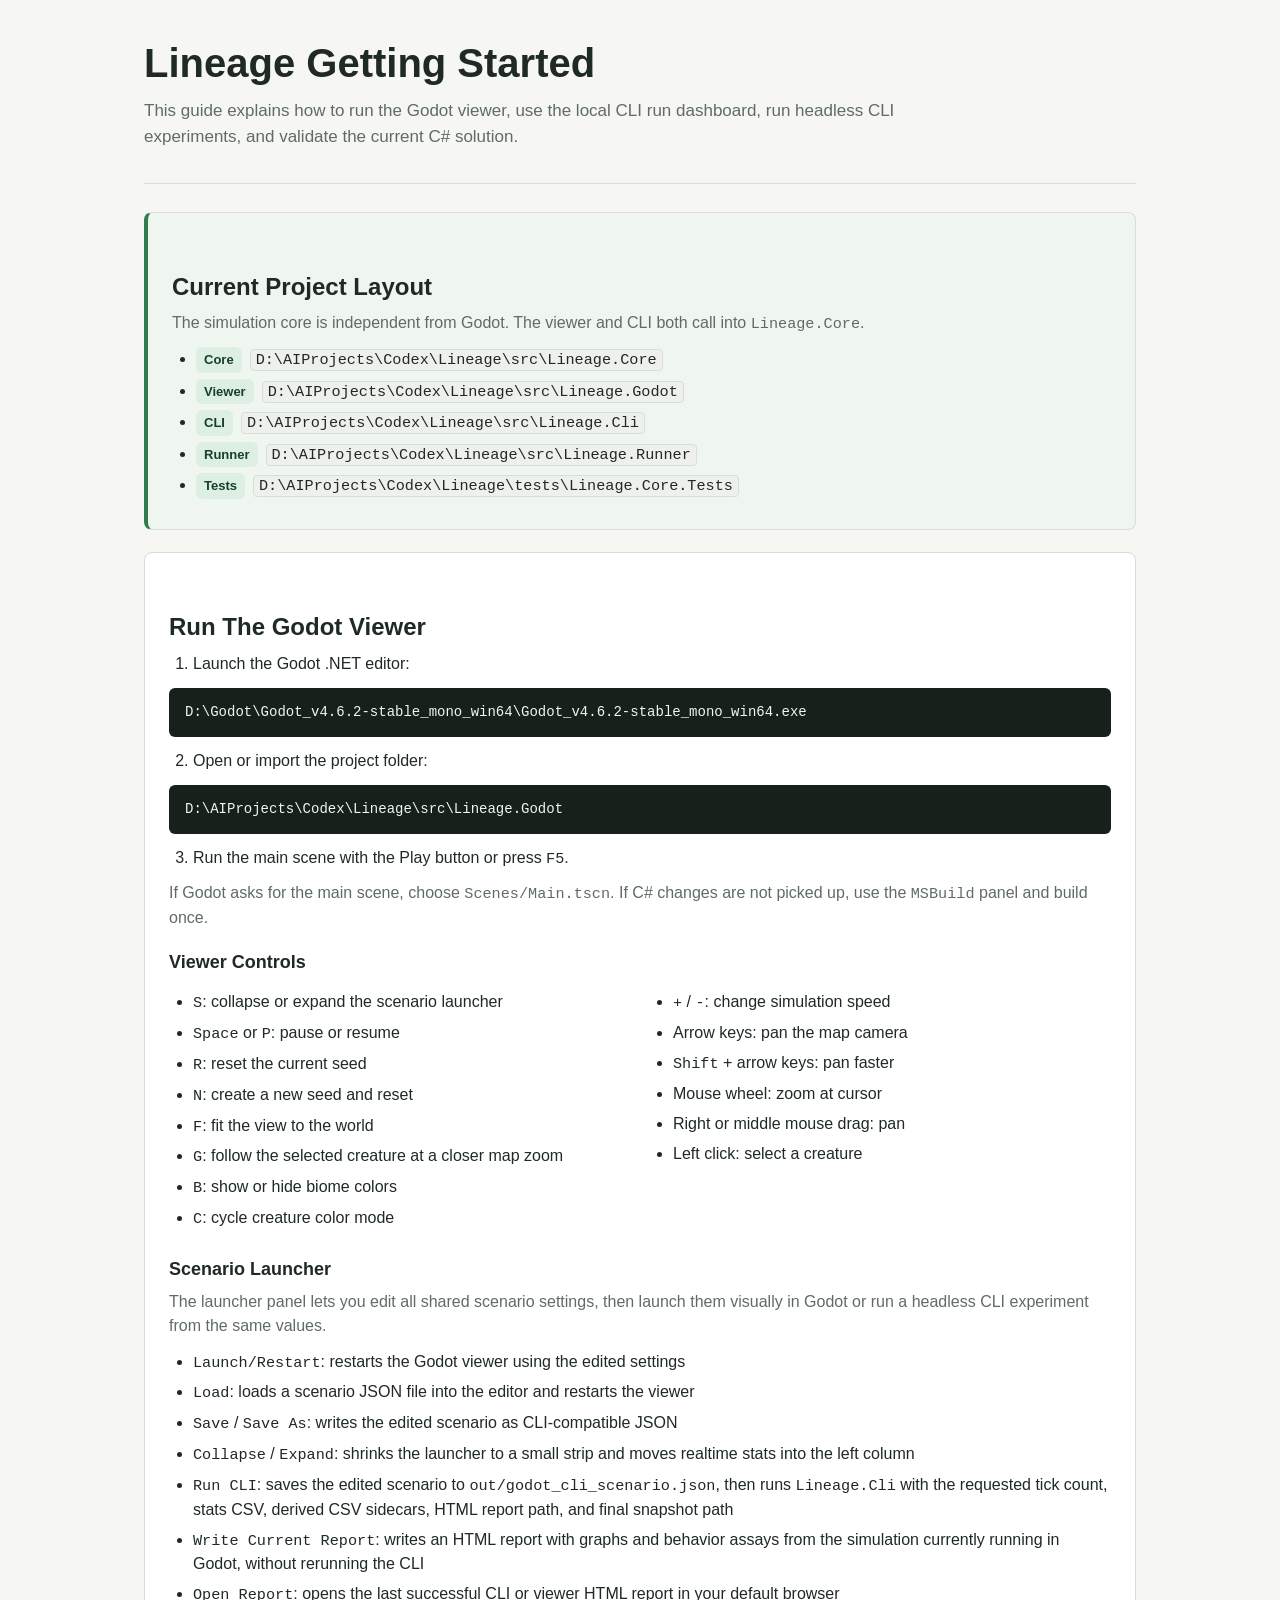
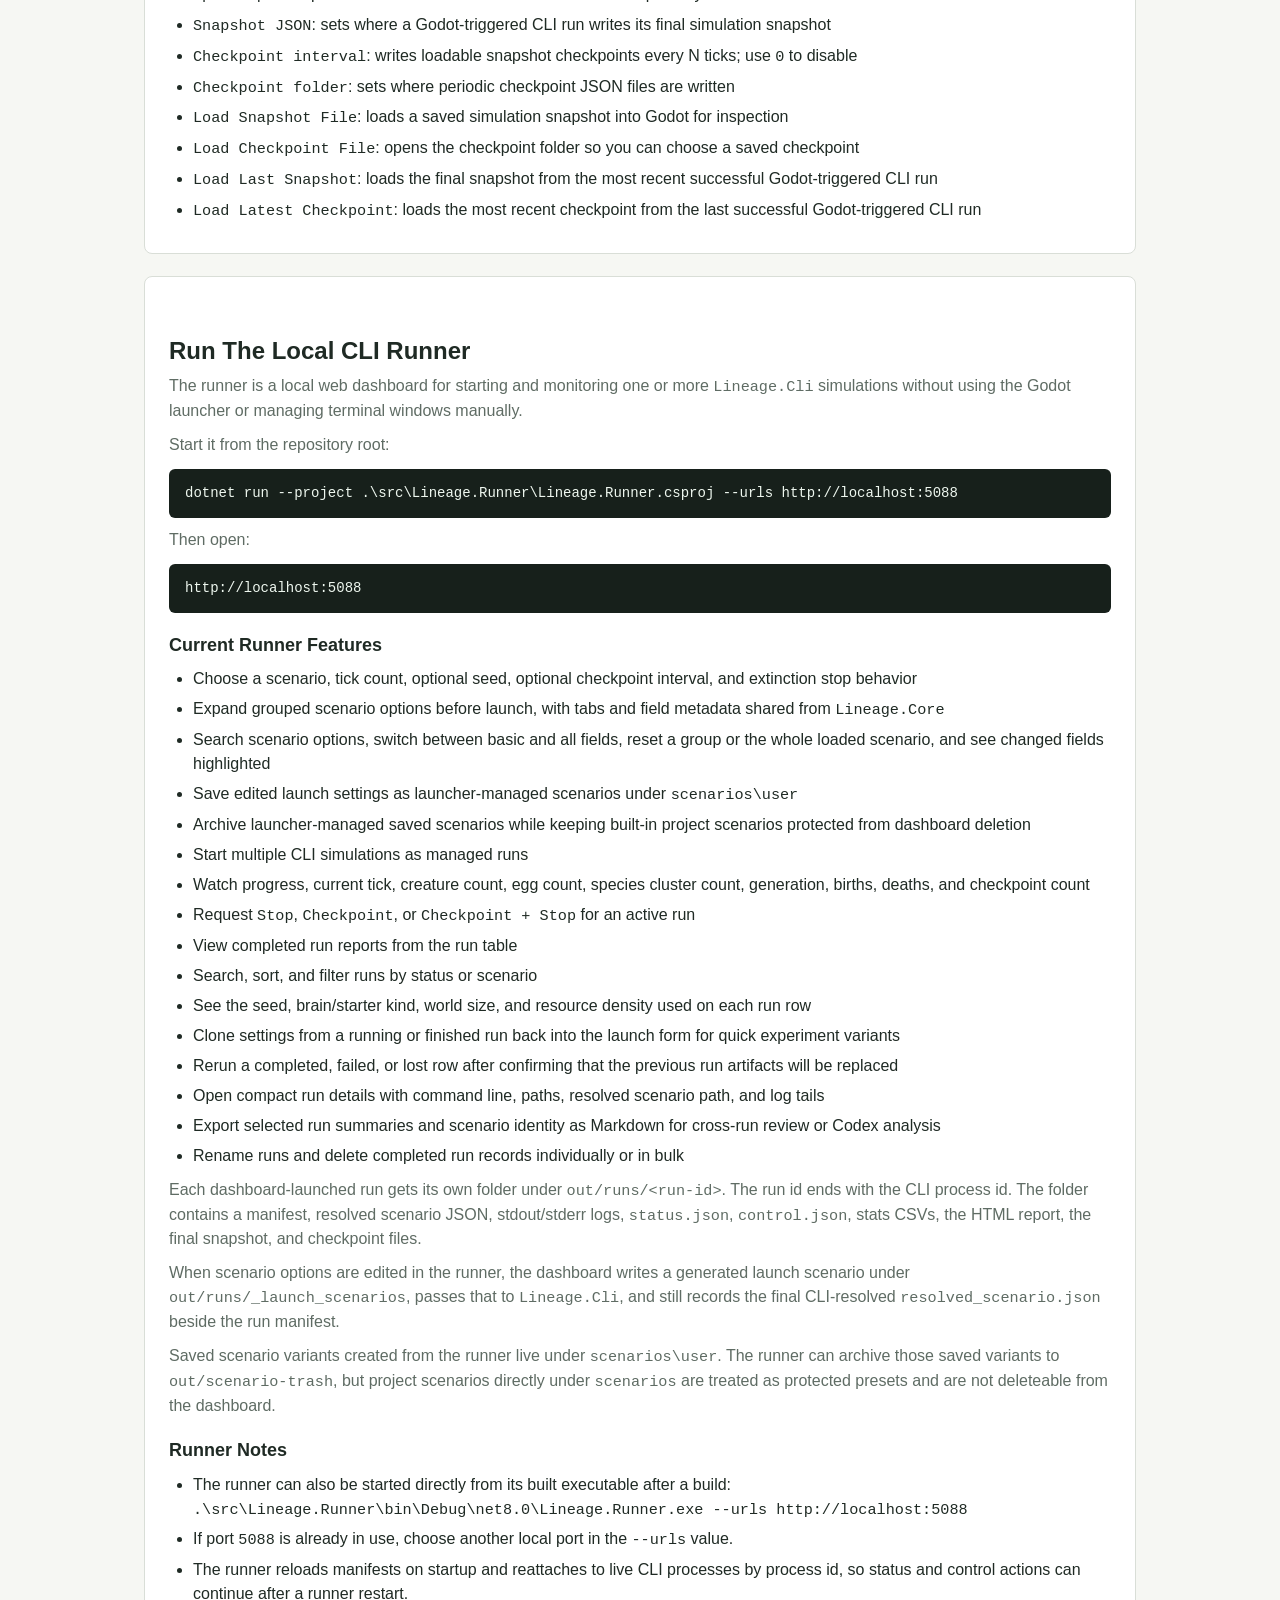
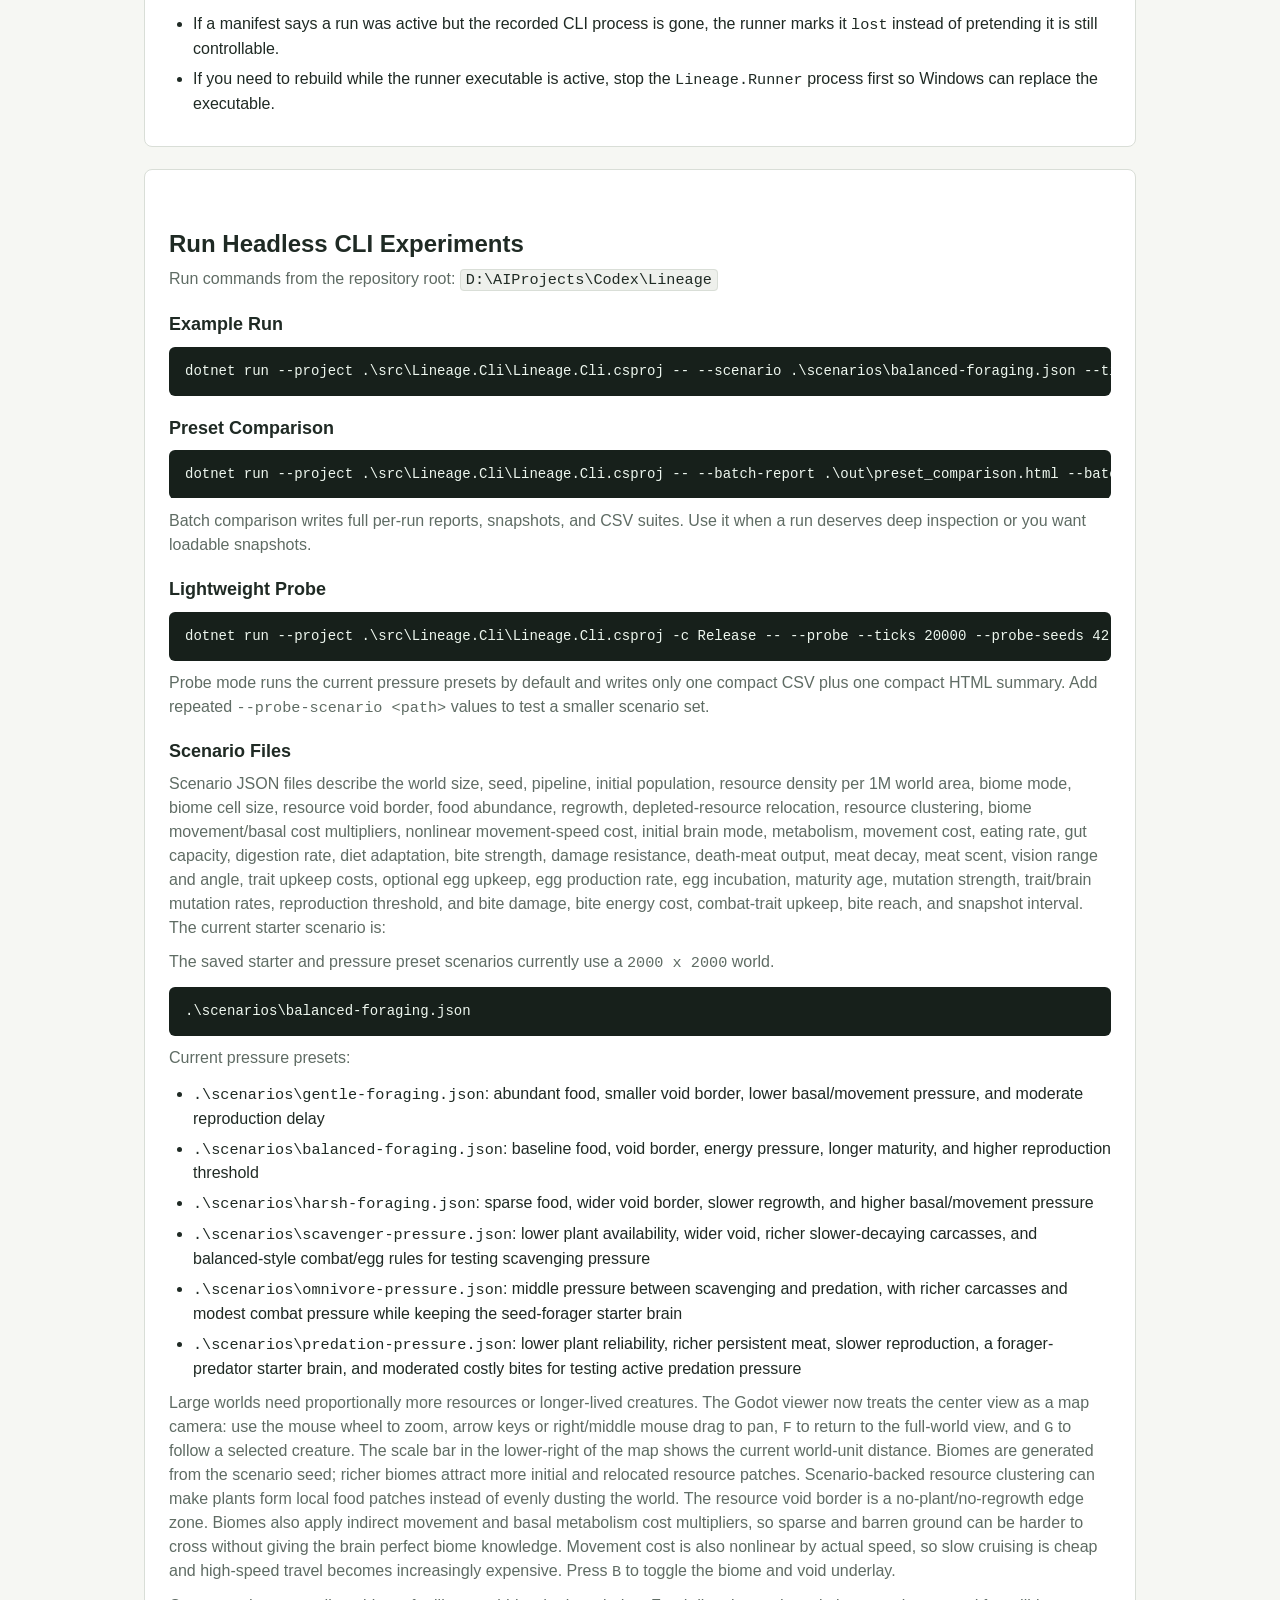
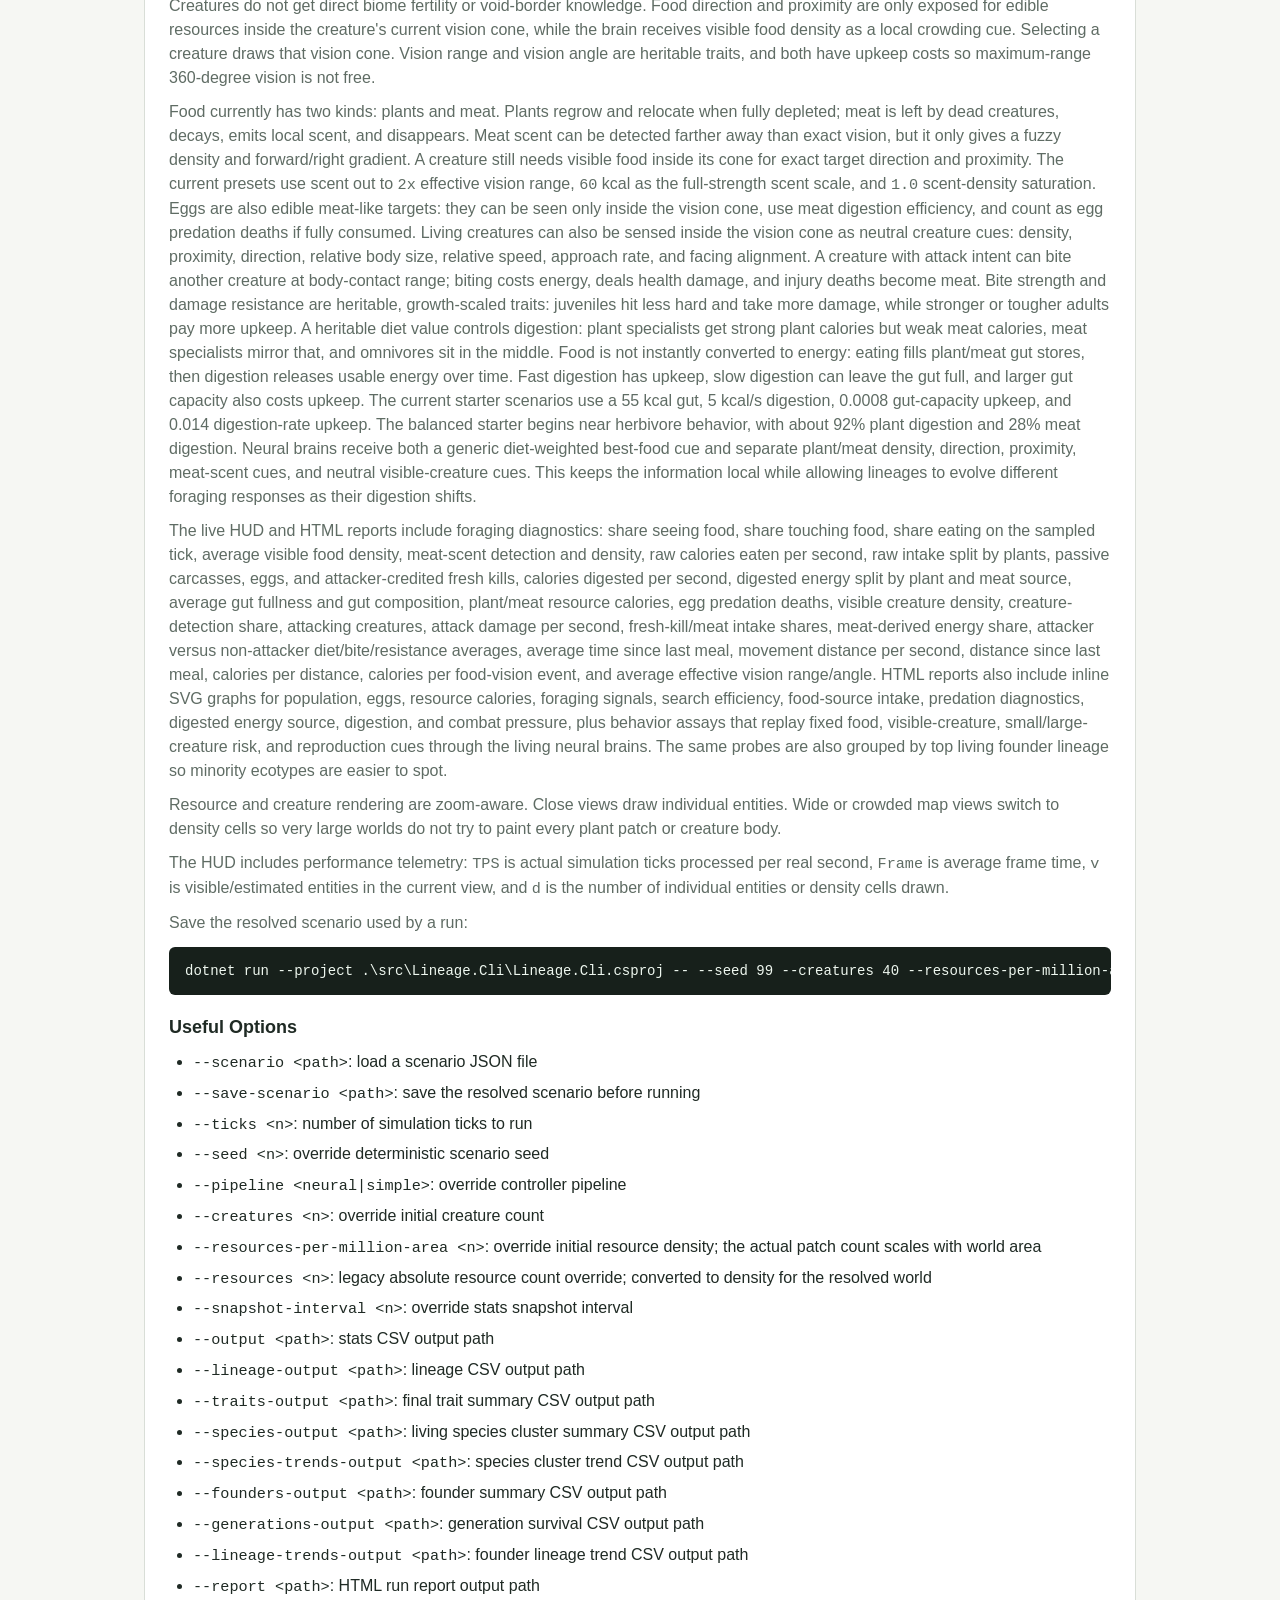
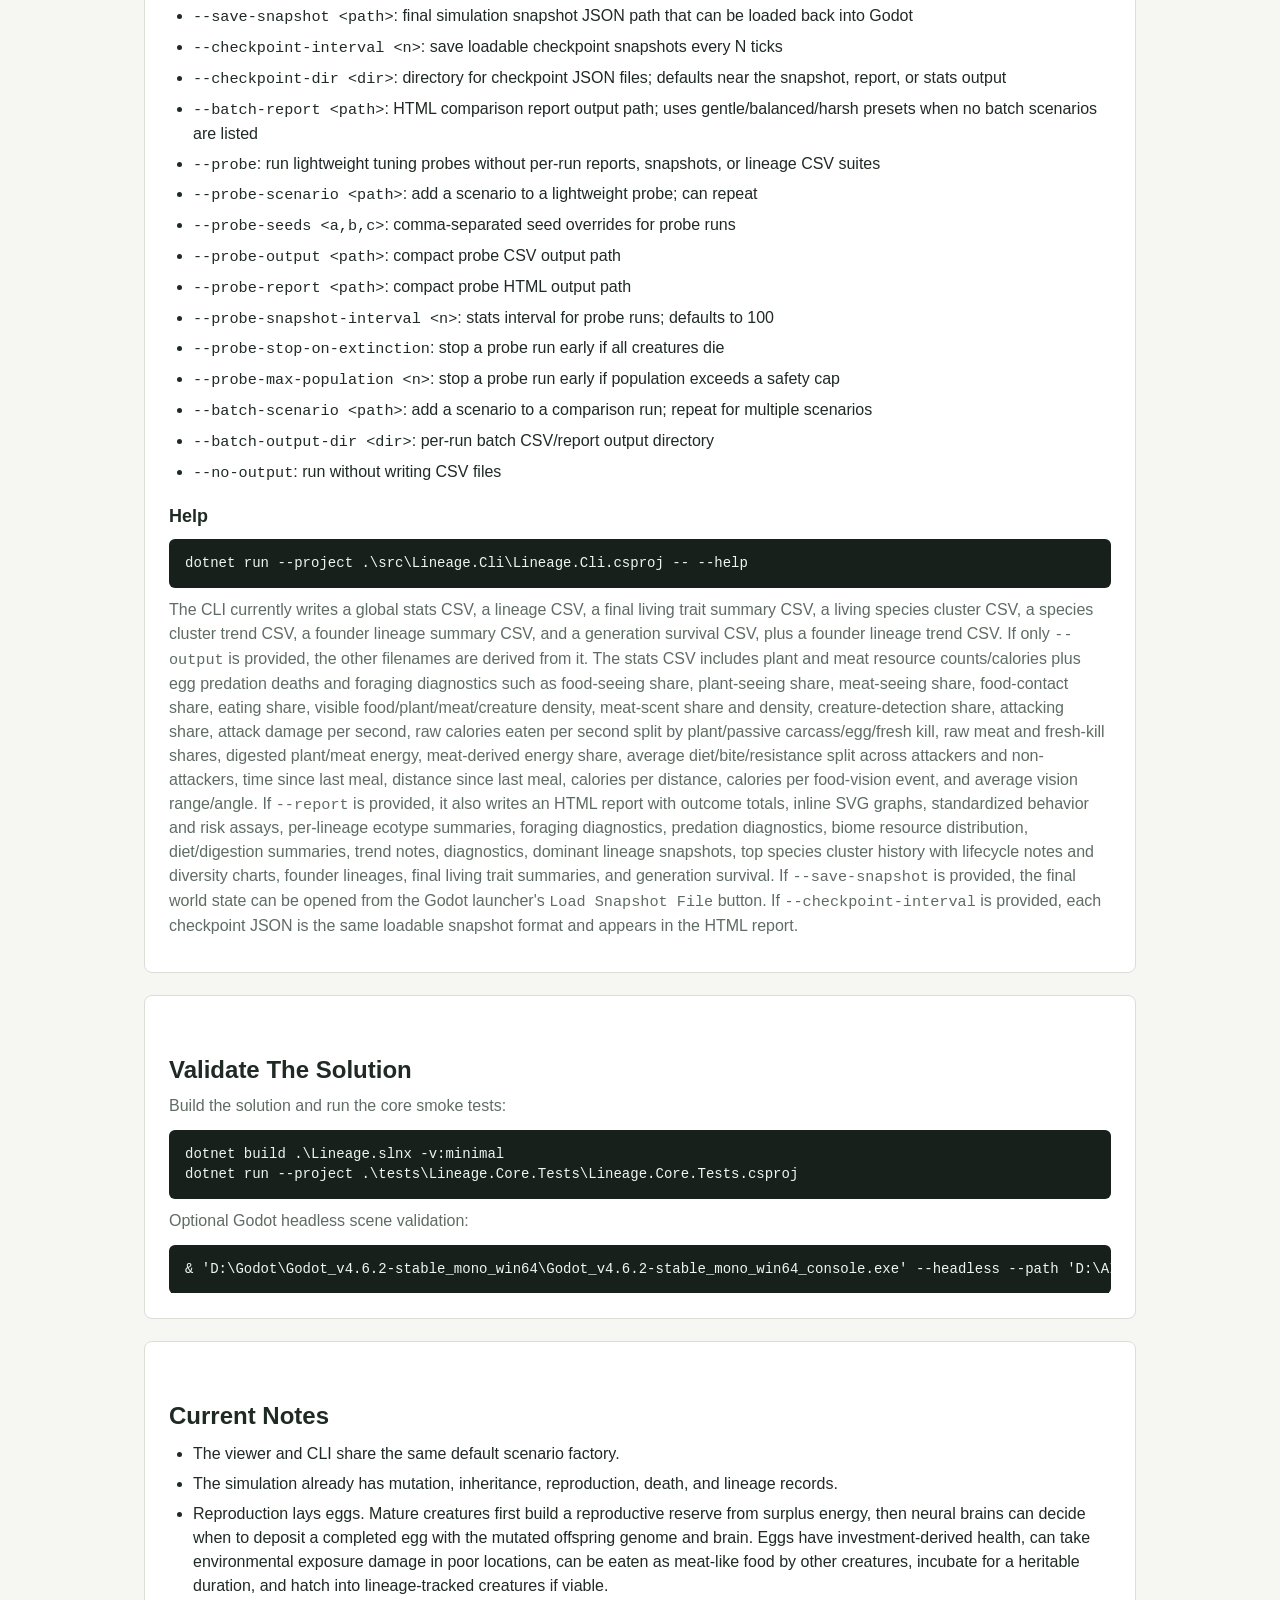
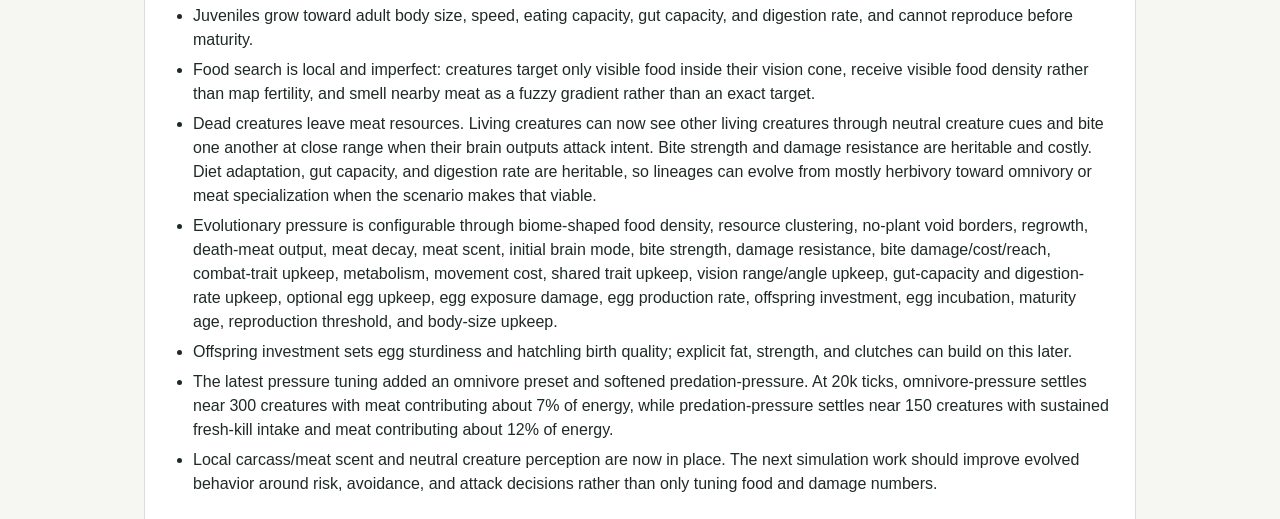
==== GETTING_STARTED.html @ e2c980ca "Improve runner scenario management and reruns" ====
<!doctype html>
<html lang="en">
<head>
  <meta charset="utf-8">
  <meta name="viewport" content="width=device-width, initial-scale=1">
  <title>Lineage - Getting Started</title>
  <style>
    :root {
      color-scheme: light;
      --bg: #f6f7f3;
      --paper: #ffffff;
      --ink: #1f2a24;
      --muted: #5f6c64;
      --line: #d9ded7;
      --accent: #2f7d4f;
      --accent-ink: #17402a;
      --code-bg: #17201b;
      --code-ink: #eef7ef;
    }

    * {
      box-sizing: border-box;
    }

    body {
      margin: 0;
      background: var(--bg);
      color: var(--ink);
      font-family: "Segoe UI", Arial, sans-serif;
      line-height: 1.5;
    }

    main {
      max-width: 1040px;
      margin: 0 auto;
      padding: 40px 24px 64px;
    }

    header {
      margin-bottom: 28px;
      border-bottom: 1px solid var(--line);
      padding-bottom: 24px;
    }

    h1,
    h2,
    h3 {
      margin: 0;
      line-height: 1.15;
    }

    h1 {
      font-size: 40px;
      letter-spacing: 0;
    }

    h2 {
      margin-top: 36px;
      font-size: 24px;
    }

    h3 {
      margin-top: 22px;
      font-size: 18px;
    }

    p {
      margin: 10px 0;
      color: var(--muted);
    }

    a {
      color: var(--accent);
      font-weight: 600;
    }

    section {
      margin-top: 22px;
      padding: 24px;
      background: var(--paper);
      border: 1px solid var(--line);
      border-radius: 8px;
    }

    ul,
    ol {
      margin: 12px 0 0;
      padding-left: 24px;
    }

    li {
      margin: 6px 0;
    }

    code {
      font-family: Consolas, "Cascadia Mono", monospace;
      font-size: 0.95em;
    }

    pre {
      margin: 12px 0 0;
      padding: 14px 16px;
      overflow-x: auto;
      background: var(--code-bg);
      color: var(--code-ink);
      border-radius: 6px;
      line-height: 1.45;
    }

    pre code {
      color: inherit;
      font-size: 14px;
    }

    .summary {
      max-width: 760px;
      margin-top: 12px;
      font-size: 17px;
    }

    .grid {
      display: grid;
      grid-template-columns: repeat(2, minmax(0, 1fr));
      gap: 18px;
    }

    .callout {
      border-left: 4px solid var(--accent);
      background: #eef6ef;
    }

    .tag {
      display: inline-block;
      margin-right: 8px;
      padding: 3px 8px;
      color: var(--accent-ink);
      background: #dcefe2;
      border-radius: 6px;
      font-size: 13px;
      font-weight: 700;
    }

    .path {
      color: var(--ink);
      background: #eef0ec;
      border: 1px solid var(--line);
      border-radius: 4px;
      padding: 1px 5px;
    }

    @media (max-width: 760px) {
      main {
        padding: 28px 16px 48px;
      }

      h1 {
        font-size: 32px;
      }

      .grid {
        grid-template-columns: 1fr;
      }
    }
  </style>
</head>
<body>
  <main>
    <header>
      <h1>Lineage Getting Started</h1>
      <p class="summary">
        This guide explains how to run the Godot viewer, use the local CLI run dashboard,
        run headless CLI experiments, and validate the current C# solution.
      </p>
    </header>

    <section class="callout">
      <h2>Current Project Layout</h2>
      <p>
        The simulation core is independent from Godot. The viewer and CLI both call
        into <code>Lineage.Core</code>.
      </p>
      <ul>
        <li><span class="tag">Core</span><code class="path">D:\AIProjects\Codex\Lineage\src\Lineage.Core</code></li>
        <li><span class="tag">Viewer</span><code class="path">D:\AIProjects\Codex\Lineage\src\Lineage.Godot</code></li>
        <li><span class="tag">CLI</span><code class="path">D:\AIProjects\Codex\Lineage\src\Lineage.Cli</code></li>
        <li><span class="tag">Runner</span><code class="path">D:\AIProjects\Codex\Lineage\src\Lineage.Runner</code></li>
        <li><span class="tag">Tests</span><code class="path">D:\AIProjects\Codex\Lineage\tests\Lineage.Core.Tests</code></li>
      </ul>
    </section>

    <section>
      <h2>Run The Godot Viewer</h2>
      <ol>
        <li>Launch the Godot .NET editor:</li>
      </ol>
      <pre><code>D:\Godot\Godot_v4.6.2-stable_mono_win64\Godot_v4.6.2-stable_mono_win64.exe</code></pre>

      <ol start="2">
        <li>Open or import the project folder:</li>
      </ol>
      <pre><code>D:\AIProjects\Codex\Lineage\src\Lineage.Godot</code></pre>

      <ol start="3">
        <li>Run the main scene with the Play button or press <code>F5</code>.</li>
      </ol>

      <p>
        If Godot asks for the main scene, choose <code>Scenes/Main.tscn</code>.
        If C# changes are not picked up, use the <code>MSBuild</code> panel and build once.
      </p>

      <h3>Viewer Controls</h3>
      <div class="grid">
        <ul>
          <li><code>S</code>: collapse or expand the scenario launcher</li>
          <li><code>Space</code> or <code>P</code>: pause or resume</li>
          <li><code>R</code>: reset the current seed</li>
          <li><code>N</code>: create a new seed and reset</li>
          <li><code>F</code>: fit the view to the world</li>
          <li><code>G</code>: follow the selected creature at a closer map zoom</li>
          <li><code>B</code>: show or hide biome colors</li>
          <li><code>C</code>: cycle creature color mode</li>
        </ul>
        <ul>
          <li><code>+</code> / <code>-</code>: change simulation speed</li>
          <li>Arrow keys: pan the map camera</li>
          <li><code>Shift</code> + arrow keys: pan faster</li>
          <li>Mouse wheel: zoom at cursor</li>
          <li>Right or middle mouse drag: pan</li>
          <li>Left click: select a creature</li>
        </ul>
      </div>

      <h3>Scenario Launcher</h3>
      <p>
        The launcher panel lets you edit all shared scenario settings, then launch
        them visually in Godot or run a headless CLI experiment from the same values.
      </p>
      <ul>
        <li><code>Launch/Restart</code>: restarts the Godot viewer using the edited settings</li>
        <li><code>Load</code>: loads a scenario JSON file into the editor and restarts the viewer</li>
        <li><code>Save</code> / <code>Save As</code>: writes the edited scenario as CLI-compatible JSON</li>
        <li><code>Collapse</code> / <code>Expand</code>: shrinks the launcher to a small strip and moves realtime stats into the left column</li>
        <li><code>Run CLI</code>: saves the edited scenario to <code>out/godot_cli_scenario.json</code>, then runs <code>Lineage.Cli</code> with the requested tick count, stats CSV, derived CSV sidecars, HTML report path, and final snapshot path</li>
        <li><code>Write Current Report</code>: writes an HTML report with graphs and behavior assays from the simulation currently running in Godot, without rerunning the CLI</li>
        <li><code>Open Report</code>: opens the last successful CLI or viewer HTML report in your default browser</li>
        <li><code>Snapshot JSON</code>: sets where a Godot-triggered CLI run writes its final simulation snapshot</li>
        <li><code>Checkpoint interval</code>: writes loadable snapshot checkpoints every N ticks; use <code>0</code> to disable</li>
        <li><code>Checkpoint folder</code>: sets where periodic checkpoint JSON files are written</li>
        <li><code>Load Snapshot File</code>: loads a saved simulation snapshot into Godot for inspection</li>
        <li><code>Load Checkpoint File</code>: opens the checkpoint folder so you can choose a saved checkpoint</li>
        <li><code>Load Last Snapshot</code>: loads the final snapshot from the most recent successful Godot-triggered CLI run</li>
        <li><code>Load Latest Checkpoint</code>: loads the most recent checkpoint from the last successful Godot-triggered CLI run</li>
      </ul>
    </section>

    <section>
      <h2>Run The Local CLI Runner</h2>
      <p>
        The runner is a local web dashboard for starting and monitoring one or more
        <code>Lineage.Cli</code> simulations without using the Godot launcher or managing
        terminal windows manually.
      </p>
      <p>Start it from the repository root:</p>
      <pre><code>dotnet run --project .\src\Lineage.Runner\Lineage.Runner.csproj --urls http://localhost:5088</code></pre>
      <p>Then open:</p>
      <pre><code>http://localhost:5088</code></pre>

      <h3>Current Runner Features</h3>
      <ul>
        <li>Choose a scenario, tick count, optional seed, optional checkpoint interval, and extinction stop behavior</li>
        <li>Expand grouped scenario options before launch, with tabs and field metadata shared from <code>Lineage.Core</code></li>
        <li>Search scenario options, switch between basic and all fields, reset a group or the whole loaded scenario, and see changed fields highlighted</li>
        <li>Save edited launch settings as launcher-managed scenarios under <code>scenarios\user</code></li>
        <li>Archive launcher-managed saved scenarios while keeping built-in project scenarios protected from dashboard deletion</li>
        <li>Start multiple CLI simulations as managed runs</li>
        <li>Watch progress, current tick, creature count, egg count, species cluster count, generation, births, deaths, and checkpoint count</li>
        <li>Request <code>Stop</code>, <code>Checkpoint</code>, or <code>Checkpoint + Stop</code> for an active run</li>
        <li>View completed run reports from the run table</li>
        <li>Search, sort, and filter runs by status or scenario</li>
        <li>See the seed, brain/starter kind, world size, and resource density used on each run row</li>
        <li>Clone settings from a running or finished run back into the launch form for quick experiment variants</li>
        <li>Rerun a completed, failed, or lost row after confirming that the previous run artifacts will be replaced</li>
        <li>Open compact run details with command line, paths, resolved scenario path, and log tails</li>
        <li>Export selected run summaries and scenario identity as Markdown for cross-run review or Codex analysis</li>
        <li>Rename runs and delete completed run records individually or in bulk</li>
      </ul>

      <p>
        Each dashboard-launched run gets its own folder under
        <code>out/runs/&lt;run-id&gt;</code>. The run id ends with the CLI process id. The folder contains
        a manifest, resolved scenario JSON, stdout/stderr logs, <code>status.json</code>, <code>control.json</code>,
        stats CSVs, the HTML report, the final snapshot, and checkpoint files.
      </p>
      <p>
        When scenario options are edited in the runner, the dashboard writes a generated launch scenario under
        <code>out/runs/_launch_scenarios</code>, passes that to <code>Lineage.Cli</code>, and still records
        the final CLI-resolved <code>resolved_scenario.json</code> beside the run manifest.
      </p>
      <p>
        Saved scenario variants created from the runner live under <code>scenarios\user</code>. The runner can
        archive those saved variants to <code>out/scenario-trash</code>, but project scenarios directly under
        <code>scenarios</code> are treated as protected presets and are not deleteable from the dashboard.
      </p>

      <h3>Runner Notes</h3>
      <ul>
        <li>The runner can also be started directly from its built executable after a build: <code>.\src\Lineage.Runner\bin\Debug\net8.0\Lineage.Runner.exe --urls http://localhost:5088</code></li>
        <li>If port <code>5088</code> is already in use, choose another local port in the <code>--urls</code> value.</li>
        <li>The runner reloads manifests on startup and reattaches to live CLI processes by process id, so status and control actions can continue after a runner restart.</li>
        <li>If a manifest says a run was active but the recorded CLI process is gone, the runner marks it <code>lost</code> instead of pretending it is still controllable.</li>
        <li>If you need to rebuild while the runner executable is active, stop the <code>Lineage.Runner</code> process first so Windows can replace the executable.</li>
      </ul>
    </section>

    <section>
      <h2>Run Headless CLI Experiments</h2>
      <p>
        Run commands from the repository root:
        <code class="path">D:\AIProjects\Codex\Lineage</code>
      </p>

      <h3>Example Run</h3>
      <pre><code>dotnet run --project .\src\Lineage.Cli\Lineage.Cli.csproj -- --scenario .\scenarios\balanced-foraging.json --ticks 20000 --seed 42 --output .\out\seed42_stats.csv --report .\out\seed42_report.html --save-snapshot .\out\seed42_snapshot.json --checkpoint-interval 5000 --checkpoint-dir .\out\seed42_checkpoints</code></pre>

      <h3>Preset Comparison</h3>
      <pre><code>dotnet run --project .\src\Lineage.Cli\Lineage.Cli.csproj -- --batch-report .\out\preset_comparison.html --batch-output-dir .\out\preset_comparison --ticks 20000 --seed 42</code></pre>
      <p>
        Batch comparison writes full per-run reports, snapshots, and CSV suites. Use it when a run deserves
        deep inspection or you want loadable snapshots.
      </p>

      <h3>Lightweight Probe</h3>
      <pre><code>dotnet run --project .\src\Lineage.Cli\Lineage.Cli.csproj -c Release -- --probe --ticks 20000 --probe-seeds 42,43,44 --probe-output .\out\probe_summary.csv --probe-report .\out\probe_summary.html --probe-stop-on-extinction --probe-max-population 5000</code></pre>
      <p>
        Probe mode runs the current pressure presets by default and writes only one compact CSV plus one compact
        HTML summary. Add repeated <code>--probe-scenario &lt;path&gt;</code> values to test a smaller scenario set.
      </p>

      <h3>Scenario Files</h3>
      <p>
        Scenario JSON files describe the world size, seed, pipeline, initial
        population, resource density per 1M world area, biome mode, biome cell size, resource void border,
        food abundance, regrowth, depleted-resource relocation, resource clustering, biome movement/basal cost multipliers, nonlinear movement-speed cost, initial brain mode, metabolism, movement cost, eating rate,
        gut capacity, digestion rate, diet adaptation, bite strength, damage resistance, death-meat output, meat decay, meat scent, vision range and angle, trait upkeep costs, optional egg upkeep, egg production rate, egg incubation, maturity age, mutation strength, trait/brain mutation rates, reproduction threshold, and
        bite damage, bite energy cost, combat-trait upkeep, bite reach, and snapshot interval. The current starter scenario is:
      </p>
      <p>The saved starter and pressure preset scenarios currently use a <code>2000 x 2000</code> world.</p>
      <pre><code>.\scenarios\balanced-foraging.json</code></pre>
      <p>Current pressure presets:</p>
      <ul>
        <li><code>.\scenarios\gentle-foraging.json</code>: abundant food, smaller void border, lower basal/movement pressure, and moderate reproduction delay</li>
        <li><code>.\scenarios\balanced-foraging.json</code>: baseline food, void border, energy pressure, longer maturity, and higher reproduction threshold</li>
        <li><code>.\scenarios\harsh-foraging.json</code>: sparse food, wider void border, slower regrowth, and higher basal/movement pressure</li>
        <li><code>.\scenarios\scavenger-pressure.json</code>: lower plant availability, wider void, richer slower-decaying carcasses, and balanced-style combat/egg rules for testing scavenging pressure</li>
        <li><code>.\scenarios\omnivore-pressure.json</code>: middle pressure between scavenging and predation, with richer carcasses and modest combat pressure while keeping the seed-forager starter brain</li>
        <li><code>.\scenarios\predation-pressure.json</code>: lower plant reliability, richer persistent meat, slower reproduction, a forager-predator starter brain, and moderated costly bites for testing active predation pressure</li>
      </ul>

      <p>
        Large worlds need proportionally more resources or longer-lived creatures.
        The Godot viewer now treats the center view as a map camera: use the mouse
        wheel to zoom, arrow keys or right/middle mouse drag to pan, <code>F</code>
        to return to the full-world view, and <code>G</code> to follow a selected
        creature. The scale bar in the lower-right of the map shows the current
        world-unit distance. Biomes are generated from the scenario seed; richer
        biomes attract more initial and relocated resource patches. Scenario-backed
        resource clustering can make plants form local food patches instead of
        evenly dusting the world. The resource void border is a no-plant/no-regrowth
        edge zone. Biomes also apply indirect movement and basal metabolism cost
        multipliers, so sparse and barren ground can be harder to cross without
        giving the brain perfect biome knowledge. Movement cost is also nonlinear
        by actual speed, so slow cruising is cheap and high-speed travel becomes
        increasingly expensive. Press <code>B</code> to toggle the biome and void underlay.
      </p>
      <p>
        Creatures do not get direct biome fertility or void-border knowledge. Food
        direction and proximity are only exposed for edible resources inside the creature's
        current vision cone, while the brain receives visible food density as a
        local crowding cue. Selecting a creature draws that vision cone. Vision
        range and vision angle are heritable traits, and both have upkeep costs so
        maximum-range 360-degree vision is not free.
      </p>
      <p>
        Food currently has two kinds: plants and meat. Plants regrow and relocate
        when fully depleted; meat is left by dead creatures, decays, emits local
        scent, and disappears. Meat scent can be detected farther away than exact
        vision, but it only gives a fuzzy density and forward/right gradient. A
        creature still needs visible food inside its cone for exact target
        direction and proximity. The current presets use scent out to <code>2x</code>
        effective vision range, <code>60</code> kcal as the full-strength scent
        scale, and <code>1.0</code> scent-density saturation.
        Eggs are also edible meat-like targets: they can be seen only inside the
        vision cone, use meat digestion efficiency, and count as egg predation
        deaths if fully consumed.
        Living creatures can also be sensed inside the vision cone as neutral
        creature cues: density, proximity, direction, relative body size, relative
        speed, approach rate, and facing alignment. A creature with attack intent can bite another creature at body-contact range;
        biting costs energy, deals health damage, and injury deaths become meat.
        Bite strength and damage resistance are heritable, growth-scaled traits:
        juveniles hit less hard and take more damage, while stronger or tougher
        adults pay more upkeep.
        A heritable diet value controls digestion: plant specialists get strong
        plant calories but weak meat calories, meat specialists mirror that, and
        omnivores sit in the middle. Food is not instantly converted to energy:
        eating fills plant/meat gut stores, then digestion releases usable energy
        over time. Fast digestion has upkeep, slow digestion can leave the gut
        full, and larger gut capacity also costs upkeep. The current starter
        scenarios use a 55 kcal gut, 5 kcal/s digestion, 0.0008 gut-capacity
        upkeep, and 0.014 digestion-rate upkeep.
        The balanced starter begins near herbivore behavior, with about 92%
        plant digestion and 28% meat digestion.
        Neural brains receive both a generic diet-weighted best-food cue and
        separate plant/meat density, direction, proximity, meat-scent cues, and
        neutral visible-creature cues. This keeps the
        information local while allowing lineages to evolve different foraging
        responses as their digestion shifts.
      </p>
      <p>
        The live HUD and HTML reports include foraging diagnostics: share seeing
        food, share touching food, share eating on the sampled tick, average visible
        food density, meat-scent detection and density, raw calories eaten per second,
        raw intake split by plants, passive carcasses, eggs, and attacker-credited fresh kills, calories digested per second,
        digested energy split by plant and meat source,
        average gut fullness and gut composition, plant/meat resource calories,
        egg predation deaths, visible creature density, creature-detection share, attacking creatures, attack
        damage per second, fresh-kill/meat intake shares, meat-derived energy share,
        attacker versus non-attacker diet/bite/resistance averages, average time since
        last meal, movement distance per second, distance since last meal, calories per distance,
        calories per food-vision event, and average effective vision range/angle. HTML reports also include inline SVG graphs for population,
        eggs, resource calories, foraging signals, search efficiency, food-source intake, predation diagnostics, digested energy source, digestion, and combat pressure, plus behavior
        assays that replay fixed food, visible-creature, small/large-creature risk, and reproduction cues through the living
        neural brains. The same probes are also grouped by top living founder lineage so minority ecotypes are easier to spot.
      </p>
      <p>
        Resource and creature rendering are zoom-aware. Close views draw individual
        entities. Wide or crowded map views switch to density cells so very large
        worlds do not try to paint every plant patch or creature body.
      </p>
      <p>
        The HUD includes performance telemetry: <code>TPS</code> is actual simulation
        ticks processed per real second, <code>Frame</code> is average frame time,
        <code>v</code> is visible/estimated entities in the current view, and
        <code>d</code> is the number of individual entities or density cells drawn.
      </p>

      <p>Save the resolved scenario used by a run:</p>
      <pre><code>dotnet run --project .\src\Lineage.Cli\Lineage.Cli.csproj -- --seed 99 --creatures 40 --resources-per-million-area 80 --save-scenario .\out\scenario_99.json --no-output</code></pre>

      <h3>Useful Options</h3>
      <ul>
        <li><code>--scenario &lt;path&gt;</code>: load a scenario JSON file</li>
        <li><code>--save-scenario &lt;path&gt;</code>: save the resolved scenario before running</li>
        <li><code>--ticks &lt;n&gt;</code>: number of simulation ticks to run</li>
        <li><code>--seed &lt;n&gt;</code>: override deterministic scenario seed</li>
        <li><code>--pipeline &lt;neural|simple&gt;</code>: override controller pipeline</li>
        <li><code>--creatures &lt;n&gt;</code>: override initial creature count</li>
        <li><code>--resources-per-million-area &lt;n&gt;</code>: override initial resource density; the actual patch count scales with world area</li>
        <li><code>--resources &lt;n&gt;</code>: legacy absolute resource count override; converted to density for the resolved world</li>
        <li><code>--snapshot-interval &lt;n&gt;</code>: override stats snapshot interval</li>
        <li><code>--output &lt;path&gt;</code>: stats CSV output path</li>
        <li><code>--lineage-output &lt;path&gt;</code>: lineage CSV output path</li>
        <li><code>--traits-output &lt;path&gt;</code>: final trait summary CSV output path</li>
        <li><code>--species-output &lt;path&gt;</code>: living species cluster summary CSV output path</li>
        <li><code>--species-trends-output &lt;path&gt;</code>: species cluster trend CSV output path</li>
        <li><code>--founders-output &lt;path&gt;</code>: founder summary CSV output path</li>
        <li><code>--generations-output &lt;path&gt;</code>: generation survival CSV output path</li>
        <li><code>--lineage-trends-output &lt;path&gt;</code>: founder lineage trend CSV output path</li>
        <li><code>--report &lt;path&gt;</code>: HTML run report output path</li>
        <li><code>--save-snapshot &lt;path&gt;</code>: final simulation snapshot JSON path that can be loaded back into Godot</li>
        <li><code>--checkpoint-interval &lt;n&gt;</code>: save loadable checkpoint snapshots every N ticks</li>
        <li><code>--checkpoint-dir &lt;dir&gt;</code>: directory for checkpoint JSON files; defaults near the snapshot, report, or stats output</li>
        <li><code>--batch-report &lt;path&gt;</code>: HTML comparison report output path; uses gentle/balanced/harsh presets when no batch scenarios are listed</li>
        <li><code>--probe</code>: run lightweight tuning probes without per-run reports, snapshots, or lineage CSV suites</li>
        <li><code>--probe-scenario &lt;path&gt;</code>: add a scenario to a lightweight probe; can repeat</li>
        <li><code>--probe-seeds &lt;a,b,c&gt;</code>: comma-separated seed overrides for probe runs</li>
        <li><code>--probe-output &lt;path&gt;</code>: compact probe CSV output path</li>
        <li><code>--probe-report &lt;path&gt;</code>: compact probe HTML output path</li>
        <li><code>--probe-snapshot-interval &lt;n&gt;</code>: stats interval for probe runs; defaults to 100</li>
        <li><code>--probe-stop-on-extinction</code>: stop a probe run early if all creatures die</li>
        <li><code>--probe-max-population &lt;n&gt;</code>: stop a probe run early if population exceeds a safety cap</li>
        <li><code>--batch-scenario &lt;path&gt;</code>: add a scenario to a comparison run; repeat for multiple scenarios</li>
        <li><code>--batch-output-dir &lt;dir&gt;</code>: per-run batch CSV/report output directory</li>
        <li><code>--no-output</code>: run without writing CSV files</li>
      </ul>

      <h3>Help</h3>
      <pre><code>dotnet run --project .\src\Lineage.Cli\Lineage.Cli.csproj -- --help</code></pre>

      <p>
        The CLI currently writes a global stats CSV, a lineage CSV, a final living
        trait summary CSV, a living species cluster CSV, a species cluster trend CSV, a founder lineage summary CSV, and a generation survival
        CSV, plus a founder lineage trend CSV. If only
        <code>--output</code> is provided, the other filenames are derived from it.
        The stats CSV includes plant and meat resource counts/calories plus egg predation deaths and foraging diagnostics such as food-seeing share,
        plant-seeing share, meat-seeing share, food-contact share, eating share,
        visible food/plant/meat/creature density, meat-scent share and density, creature-detection share,
        attacking share, attack damage per
        second, raw calories eaten per second split by plant/passive carcass/egg/fresh kill, raw meat and fresh-kill shares, digested plant/meat energy, meat-derived energy share,
        average diet/bite/resistance split across attackers and non-attackers,
        time since last meal, distance since last meal, calories per distance, calories per food-vision event, and average vision
        range/angle.
        If <code>--report</code> is provided, it also writes an HTML report with
        outcome totals, inline SVG graphs, standardized behavior and risk assays, per-lineage ecotype summaries, foraging diagnostics, predation diagnostics, biome resource distribution, diet/digestion summaries, trend notes, diagnostics, dominant lineage snapshots, top
        species cluster history with lifecycle notes and diversity charts, founder lineages, final living trait summaries, and generation survival.
        If <code>--save-snapshot</code> is provided, the final world state can be
        opened from the Godot launcher's <code>Load Snapshot File</code> button.
        If <code>--checkpoint-interval</code> is provided, each checkpoint JSON is
        the same loadable snapshot format and appears in the HTML report.
      </p>
    </section>

    <section>
      <h2>Validate The Solution</h2>
      <p>Build the solution and run the core smoke tests:</p>
      <pre><code>dotnet build .\Lineage.slnx -v:minimal
dotnet run --project .\tests\Lineage.Core.Tests\Lineage.Core.Tests.csproj</code></pre>

      <p>Optional Godot headless scene validation:</p>
      <pre><code>&amp; 'D:\Godot\Godot_v4.6.2-stable_mono_win64\Godot_v4.6.2-stable_mono_win64_console.exe' --headless --path 'D:\AIProjects\Codex\Lineage\src\Lineage.Godot' --quit-after 1</code></pre>
    </section>

    <section>
      <h2>Current Notes</h2>
      <ul>
        <li>The viewer and CLI share the same default scenario factory.</li>
        <li>The simulation already has mutation, inheritance, reproduction, death, and lineage records.</li>
        <li>Reproduction lays eggs. Mature creatures first build a reproductive reserve from surplus energy, then neural brains can decide when to deposit a completed egg with the mutated offspring genome and brain. Eggs have investment-derived health, can take environmental exposure damage in poor locations, can be eaten as meat-like food by other creatures, incubate for a heritable duration, and hatch into lineage-tracked creatures if viable.</li>
        <li>Juveniles grow toward adult body size, speed, eating capacity, gut capacity, and digestion rate, and cannot reproduce before maturity.</li>
        <li>Food search is local and imperfect: creatures target only visible food inside their vision cone, receive visible food density rather than map fertility, and smell nearby meat as a fuzzy gradient rather than an exact target.</li>
        <li>Dead creatures leave meat resources. Living creatures can now see other living creatures through neutral creature cues and bite one another at close range when their brain outputs attack intent. Bite strength and damage resistance are heritable and costly. Diet adaptation, gut capacity, and digestion rate are heritable, so lineages can evolve from mostly herbivory toward omnivory or meat specialization when the scenario makes that viable.</li>
        <li>Evolutionary pressure is configurable through biome-shaped food density, resource clustering, no-plant void borders, regrowth, death-meat output, meat decay, meat scent, initial brain mode, bite strength, damage resistance, bite damage/cost/reach, combat-trait upkeep, metabolism, movement cost, shared trait upkeep, vision range/angle upkeep, gut-capacity and digestion-rate upkeep, optional egg upkeep, egg exposure damage, egg production rate, offspring investment, egg incubation, maturity age, reproduction threshold, and body-size upkeep.</li>
        <li>Offspring investment sets egg sturdiness and hatchling birth quality; explicit fat, strength, and clutches can build on this later.</li>
        <li>The latest pressure tuning added an omnivore preset and softened predation-pressure. At 20k ticks, omnivore-pressure settles near 300 creatures with meat contributing about 7% of energy, while predation-pressure settles near 150 creatures with sustained fresh-kill intake and meat contributing about 12% of energy.</li>
        <li>Local carcass/meat scent and neutral creature perception are now in place. The next simulation work should improve evolved behavior around risk, avoidance, and attack decisions rather than only tuning food and damage numbers.</li>
      </ul>
    </section>
  </main>
</body>
</html>
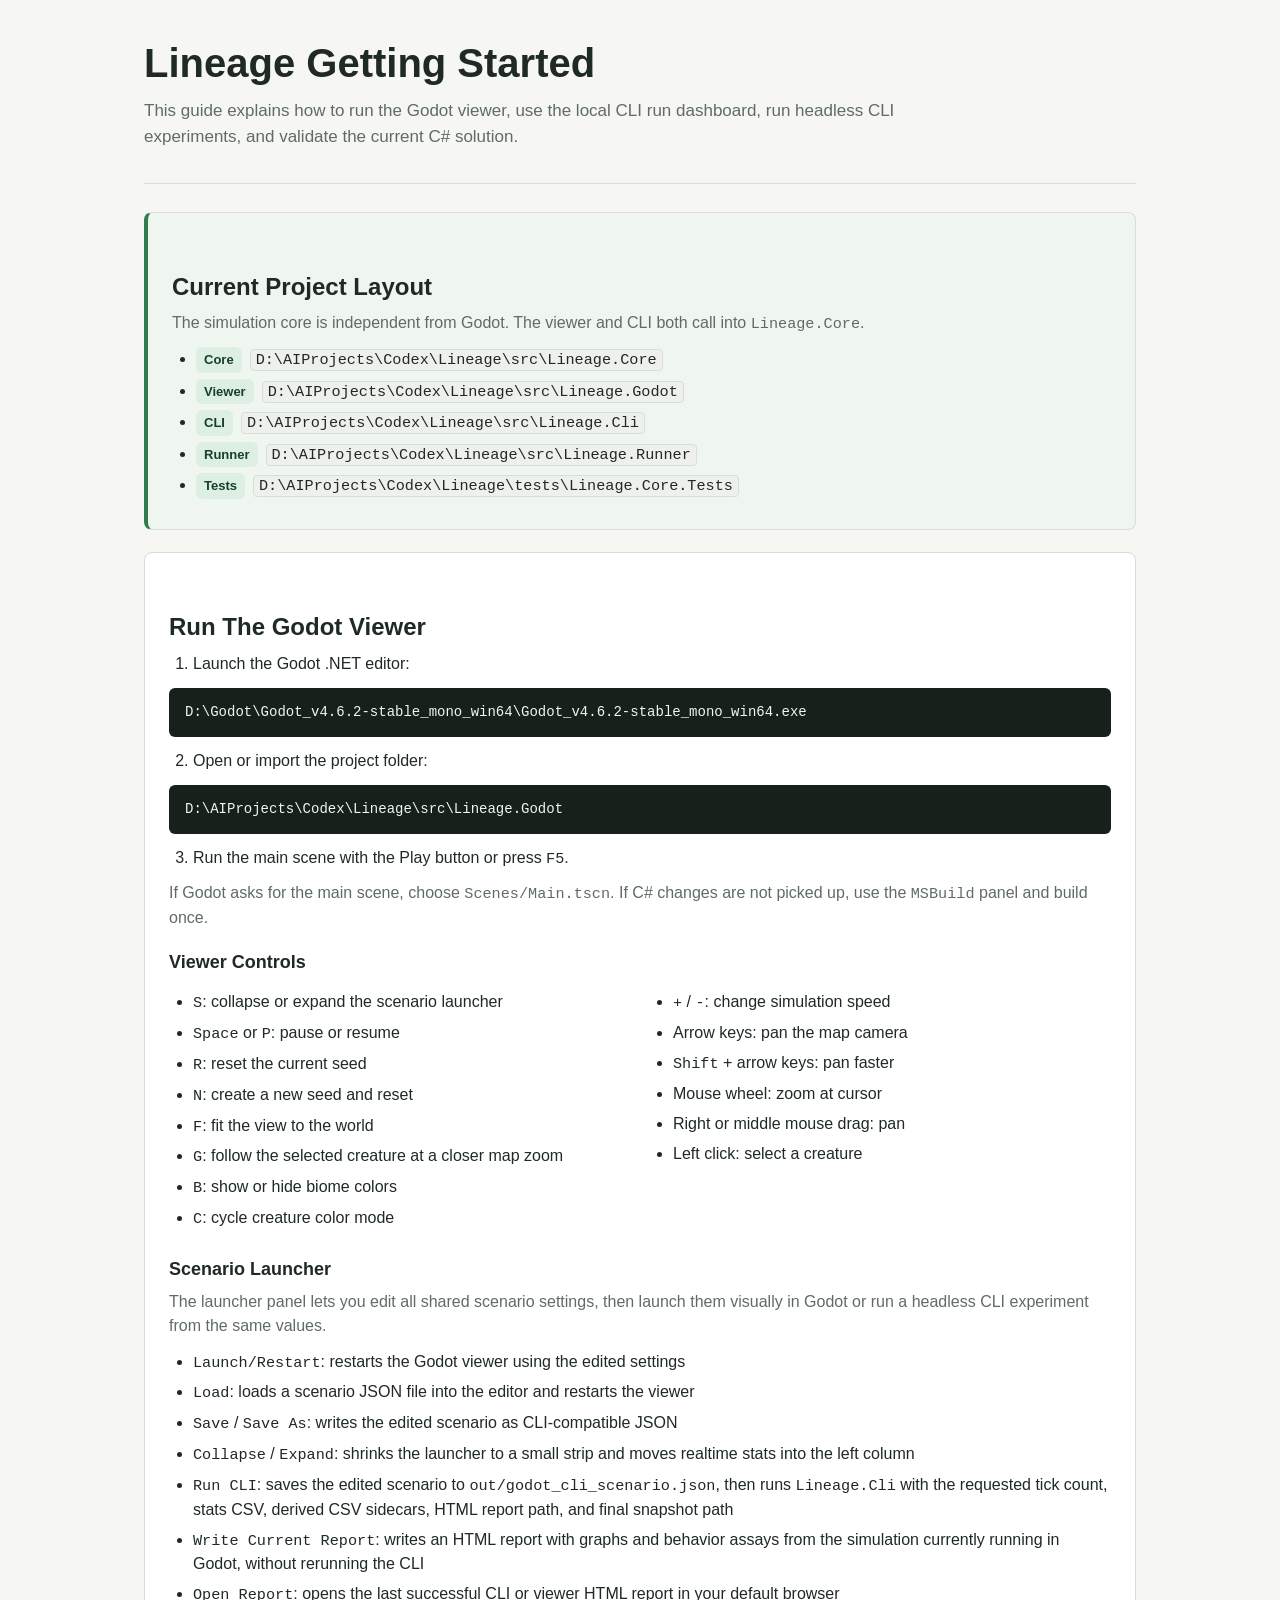
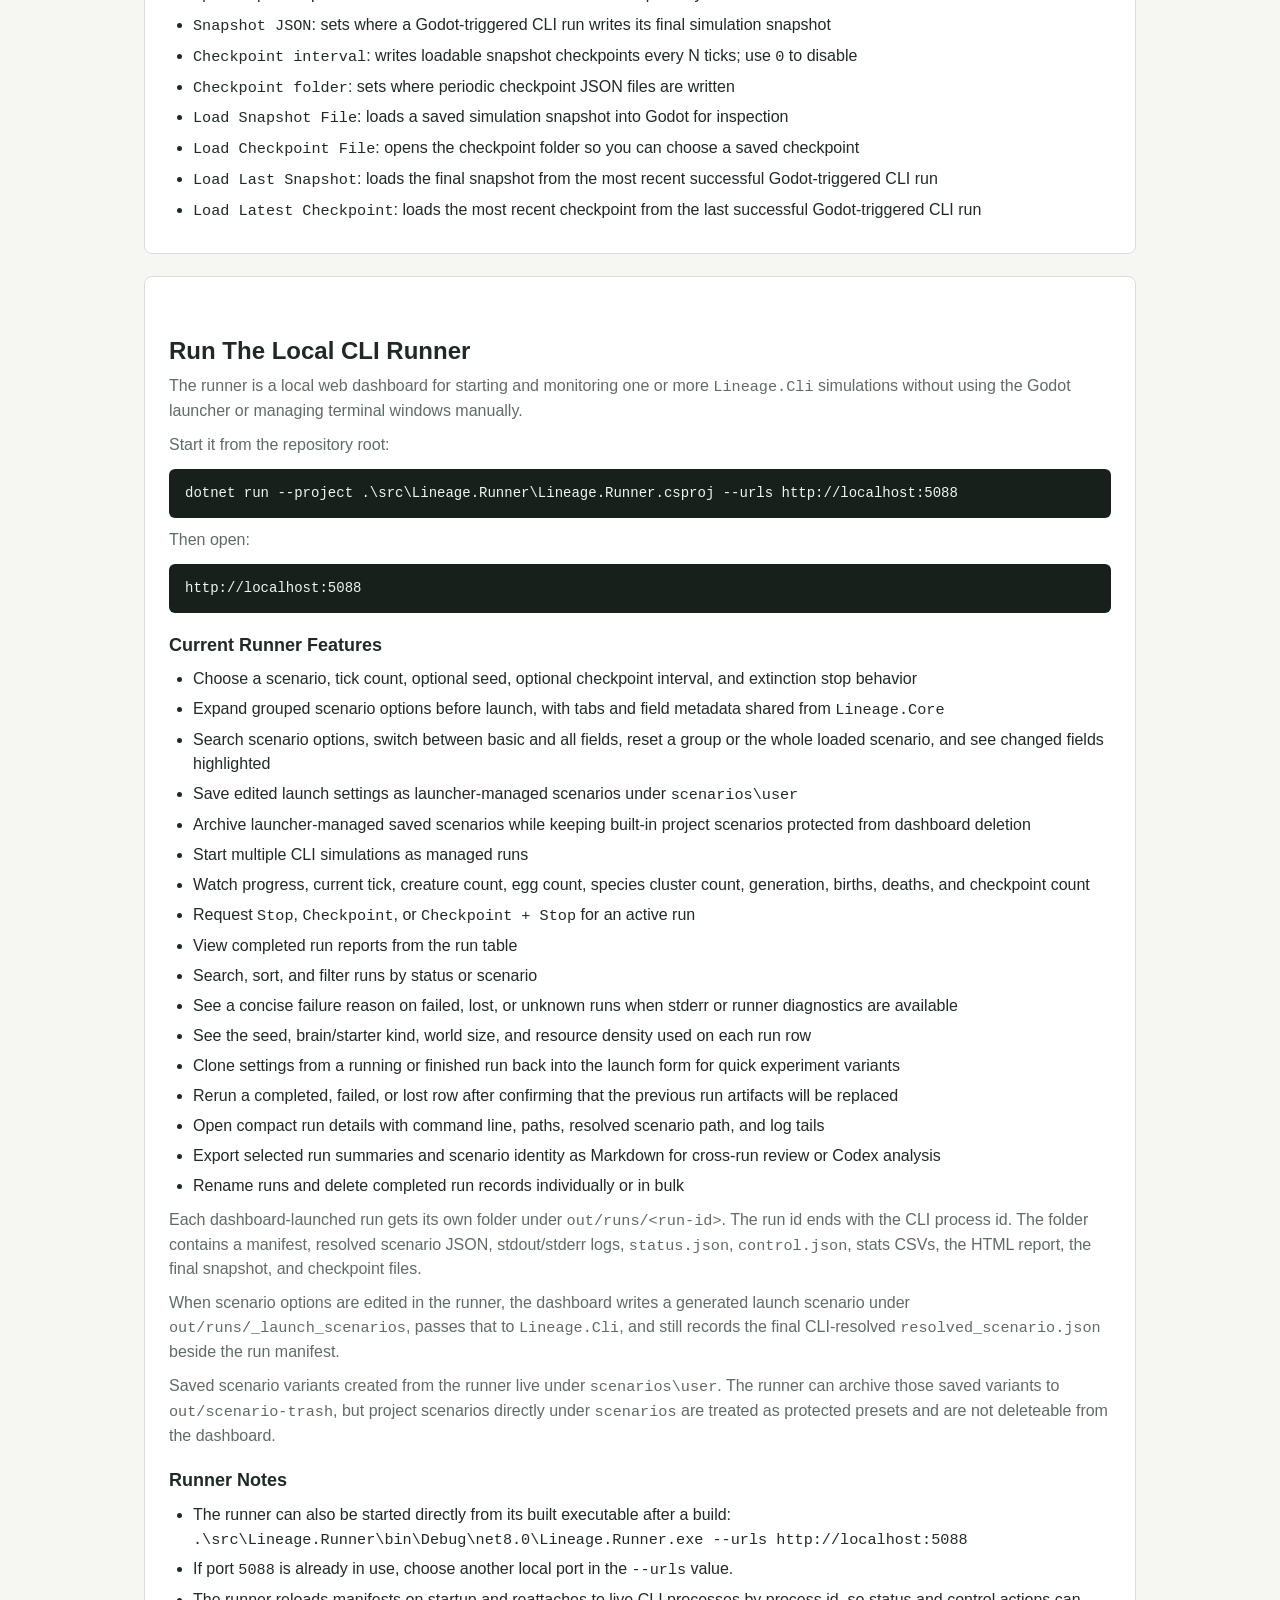
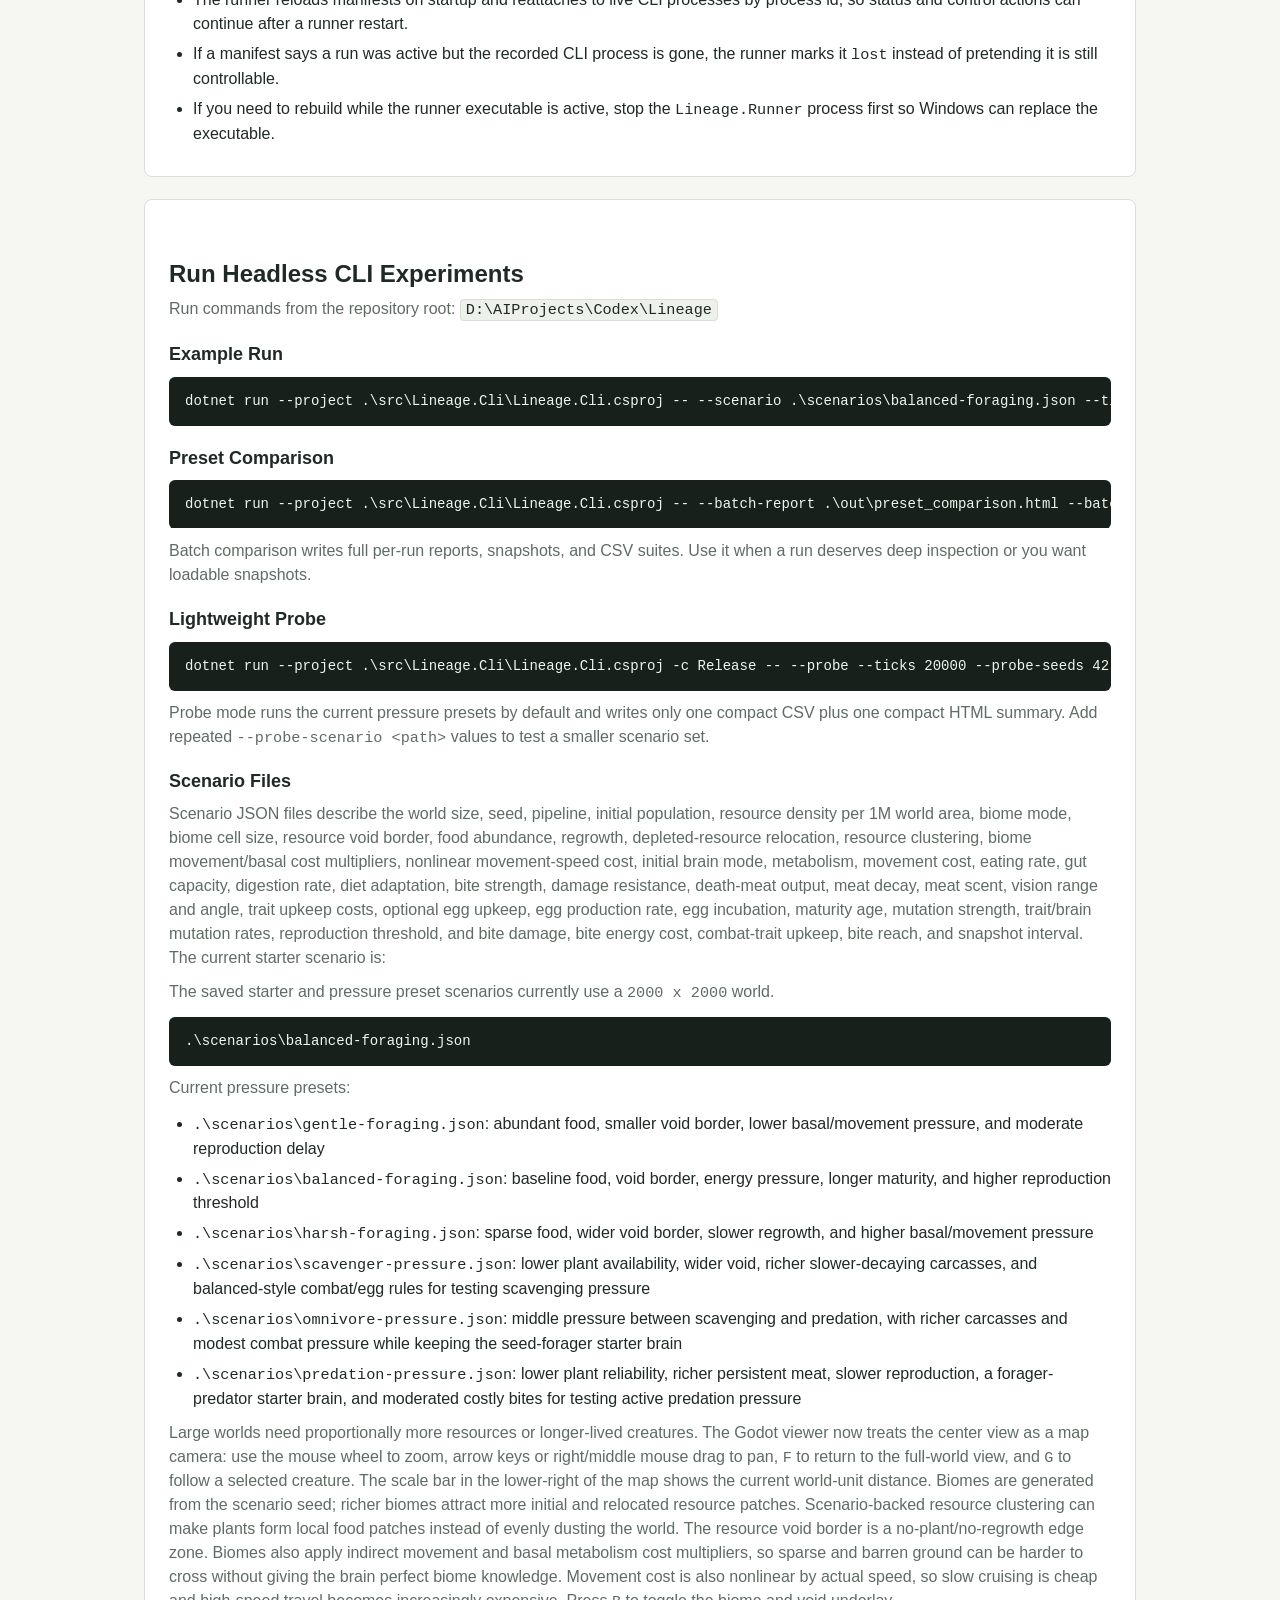
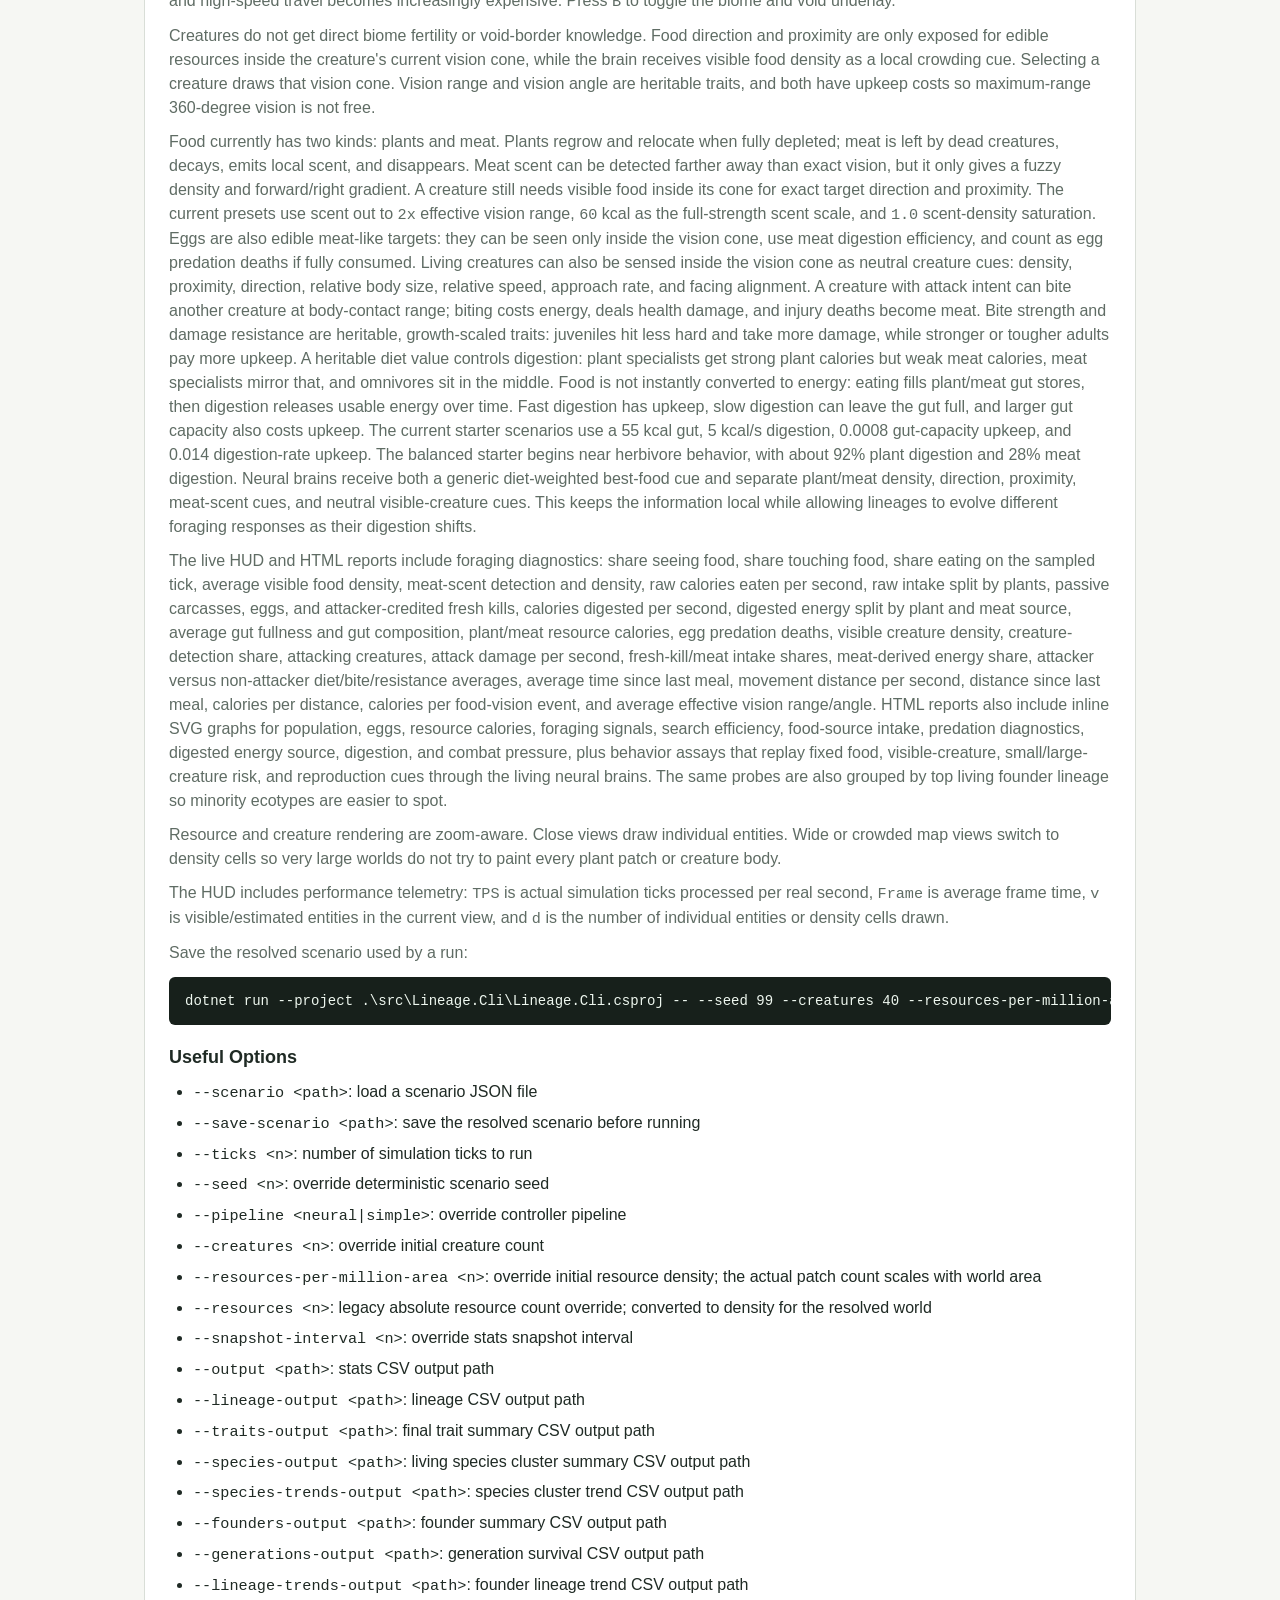
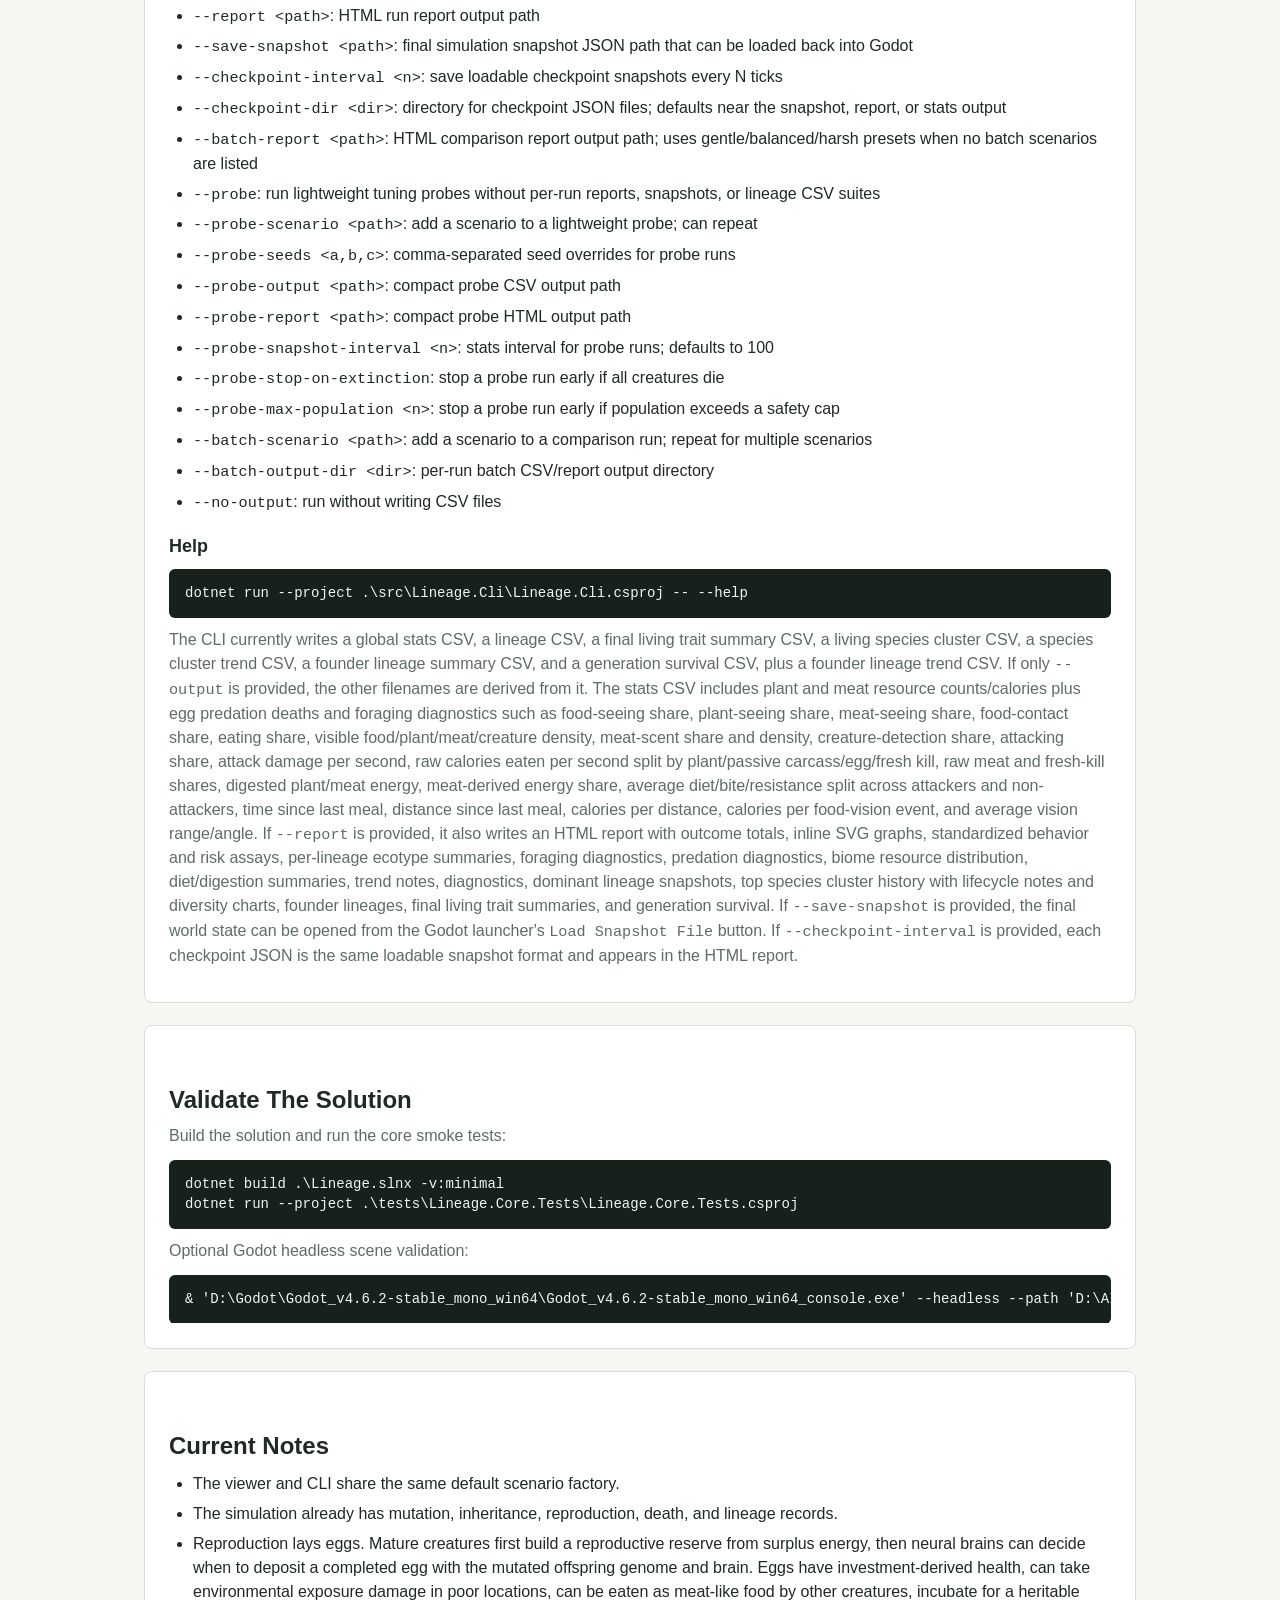
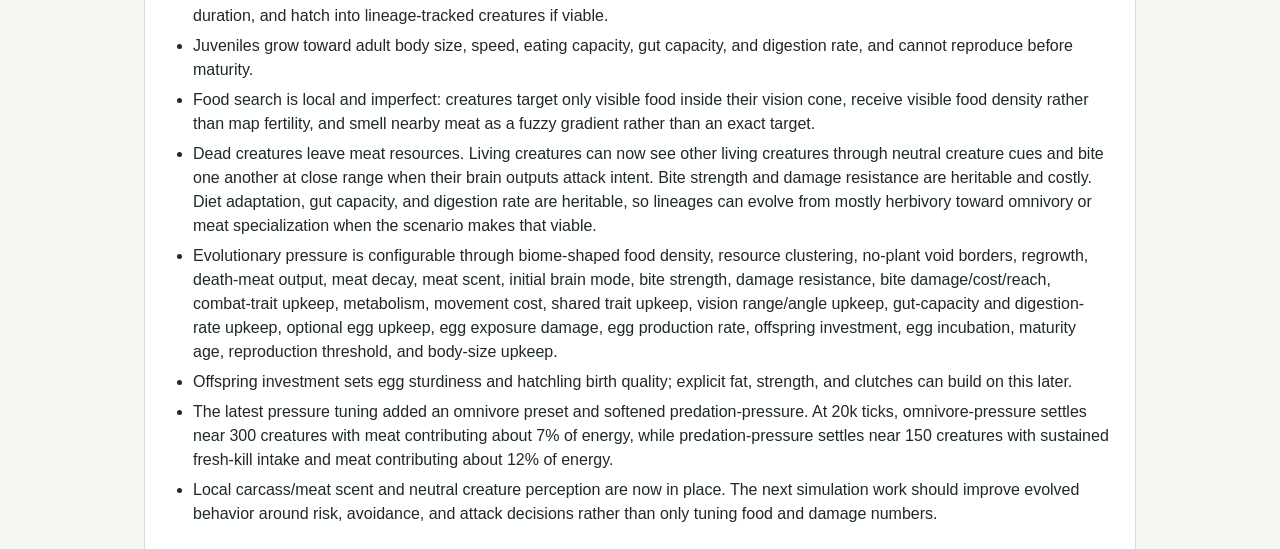
==== commit 00828bf4: "Show runner failure reasons" ====
--- a/GETTING_STARTED.html
+++ b/GETTING_STARTED.html
@@ -278,6 +278,7 @@
         <li>Request <code>Stop</code>, <code>Checkpoint</code>, or <code>Checkpoint + Stop</code> for an active run</li>
         <li>View completed run reports from the run table</li>
         <li>Search, sort, and filter runs by status or scenario</li>
+        <li>See a concise failure reason on failed, lost, or unknown runs when stderr or runner diagnostics are available</li>
         <li>See the seed, brain/starter kind, world size, and resource density used on each run row</li>
         <li>Clone settings from a running or finished run back into the launch form for quick experiment variants</li>
         <li>Rerun a completed, failed, or lost row after confirming that the previous run artifacts will be replaced</li>
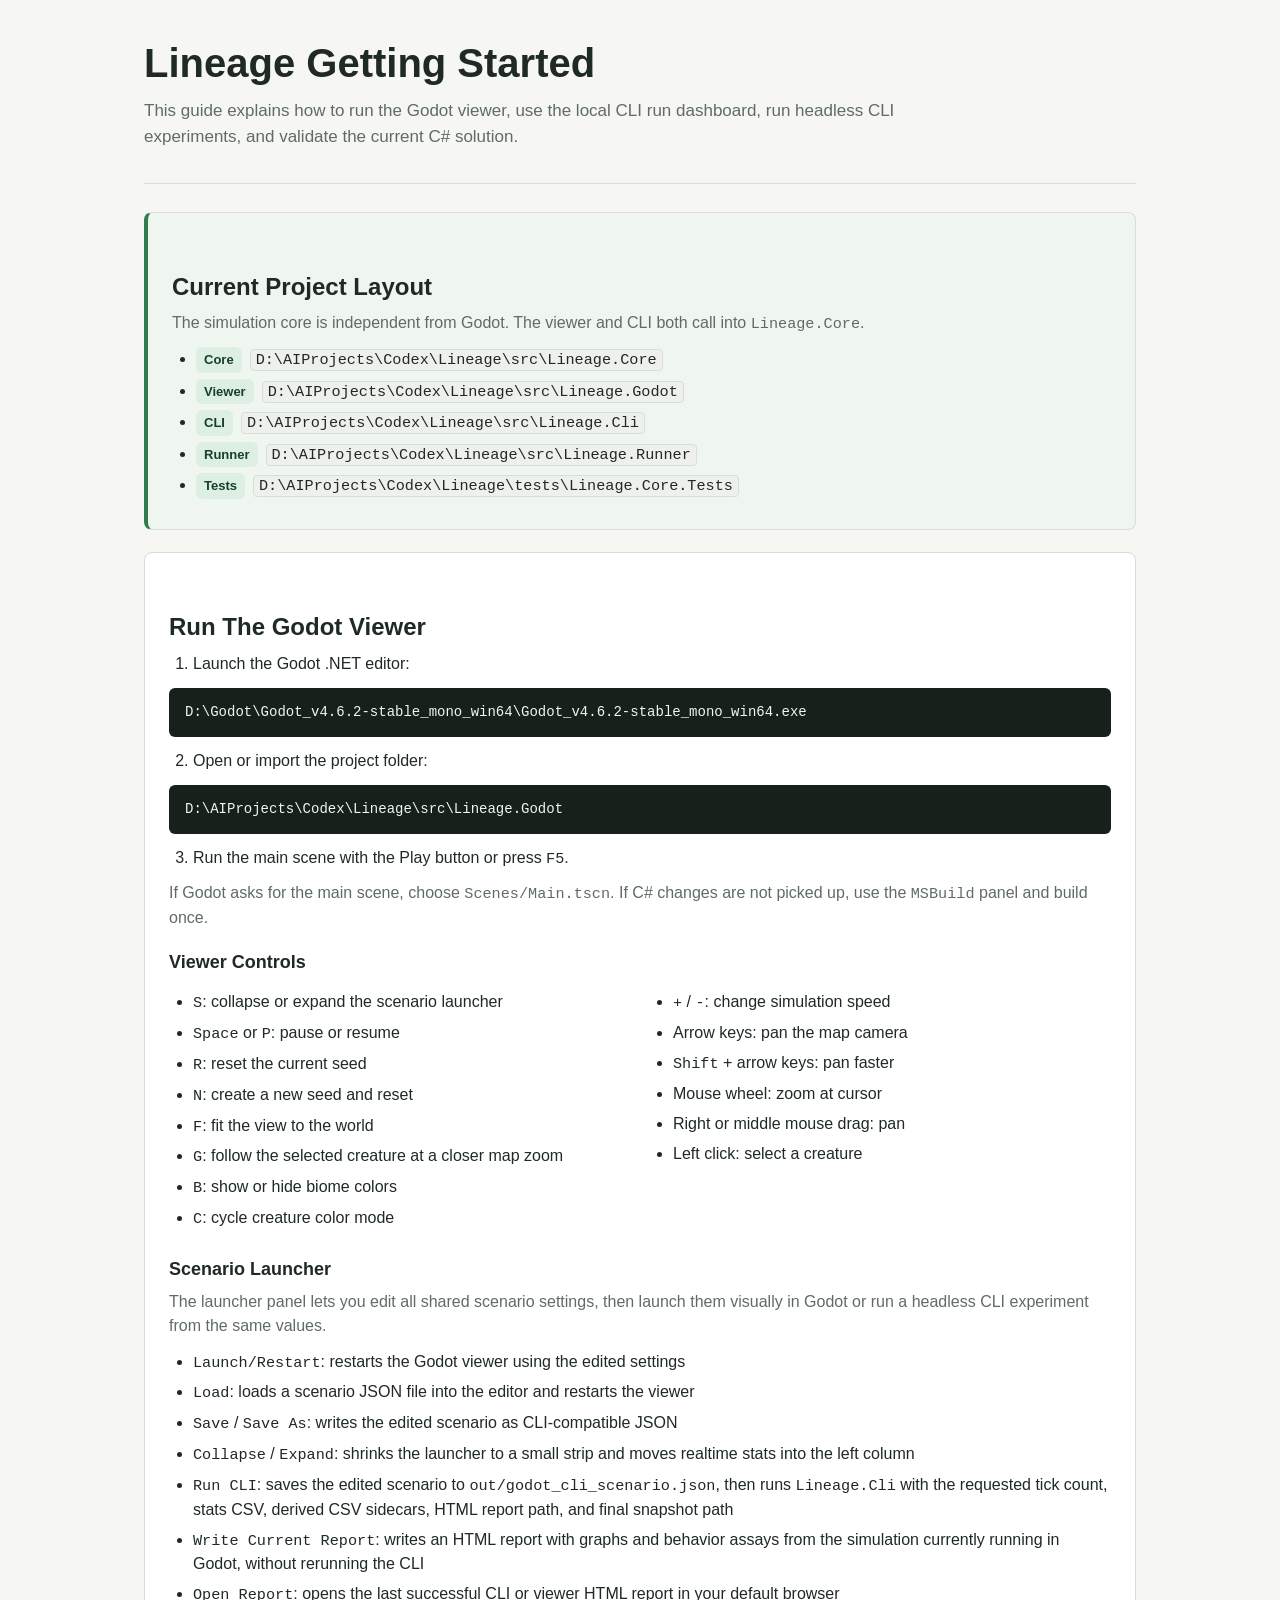
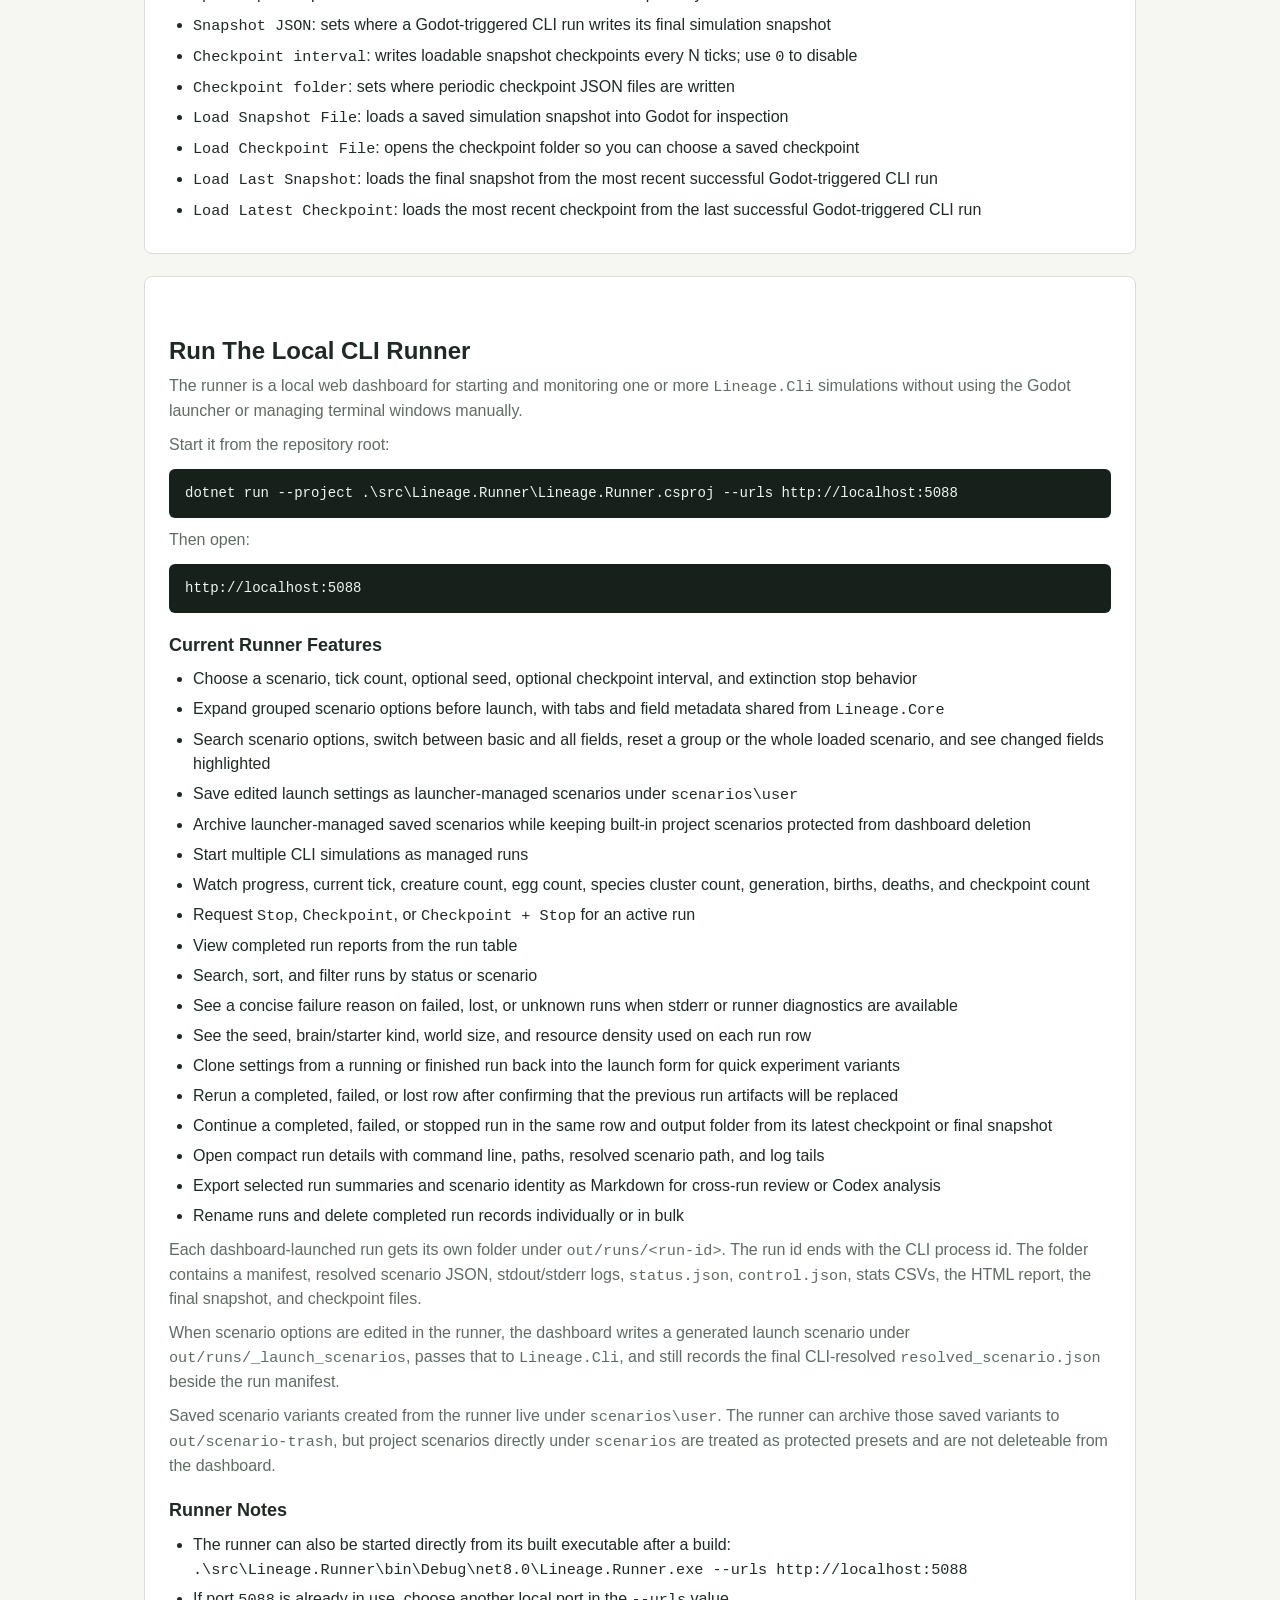
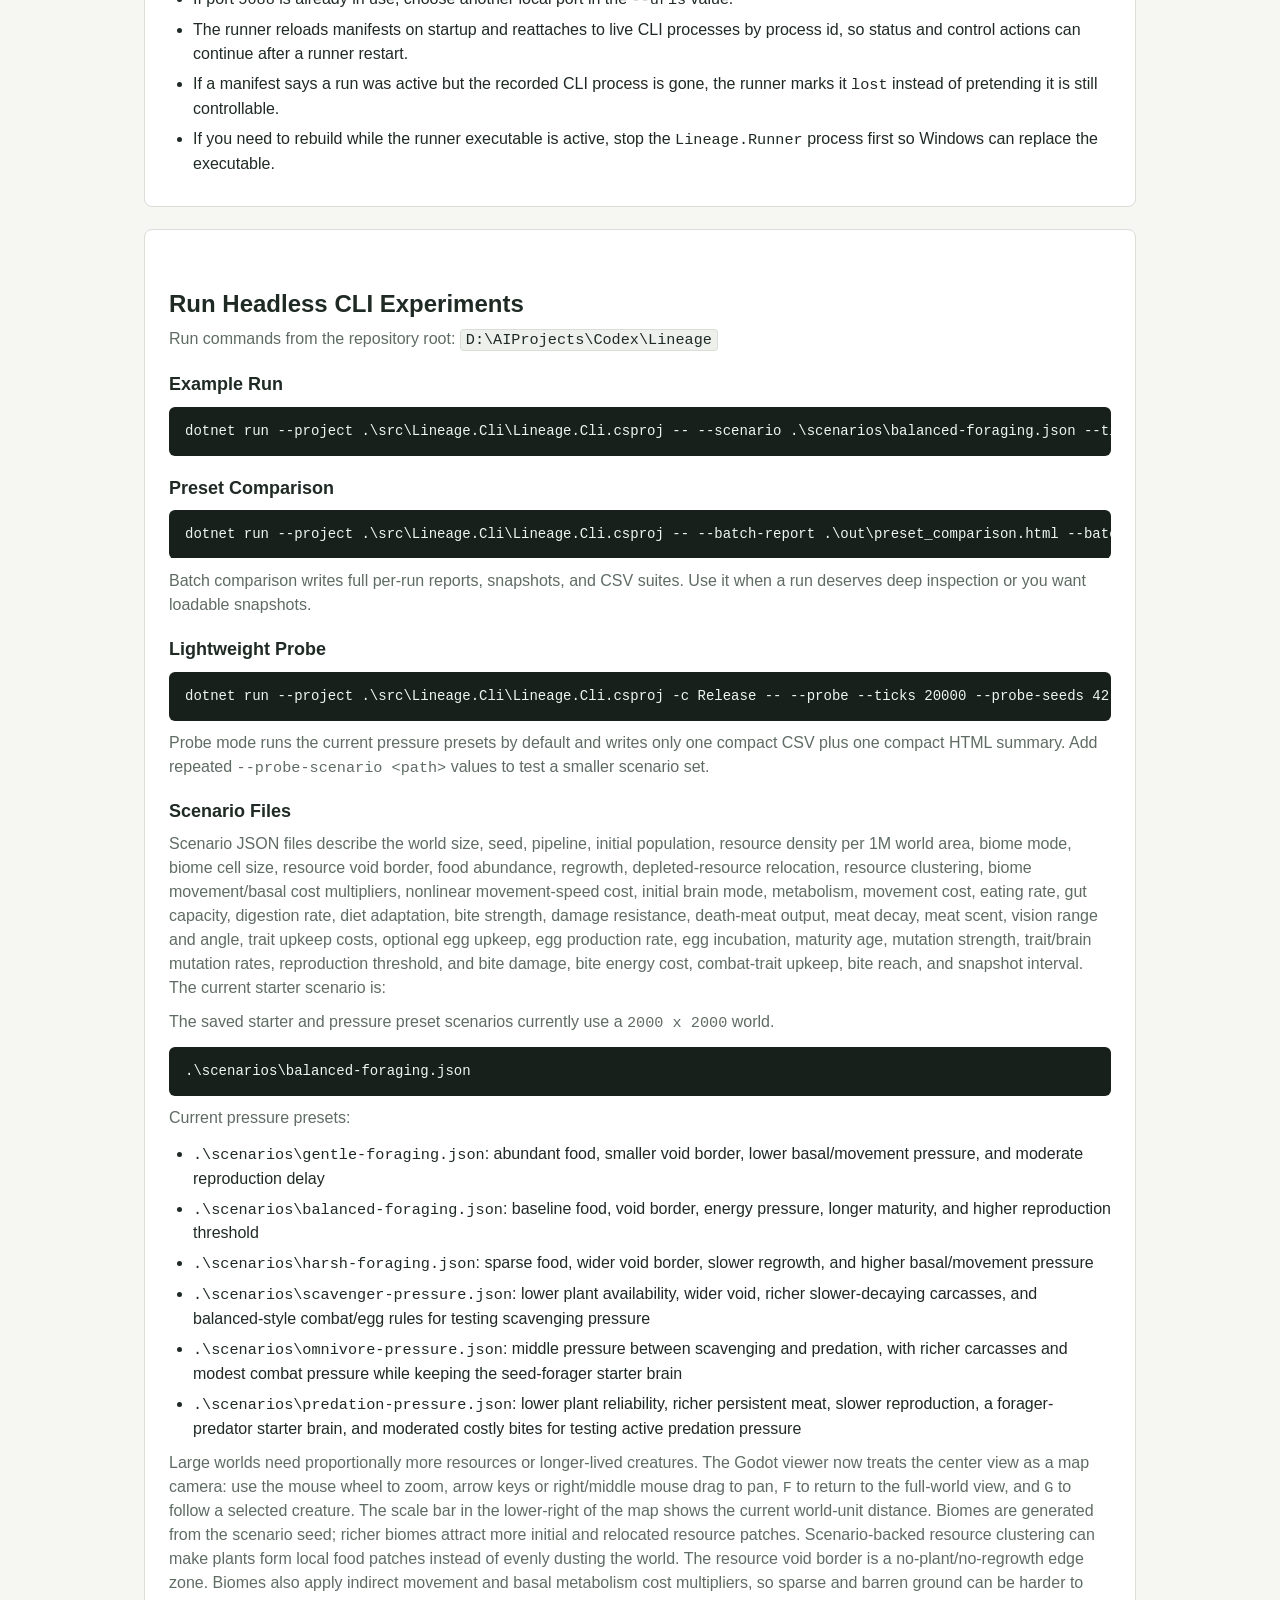
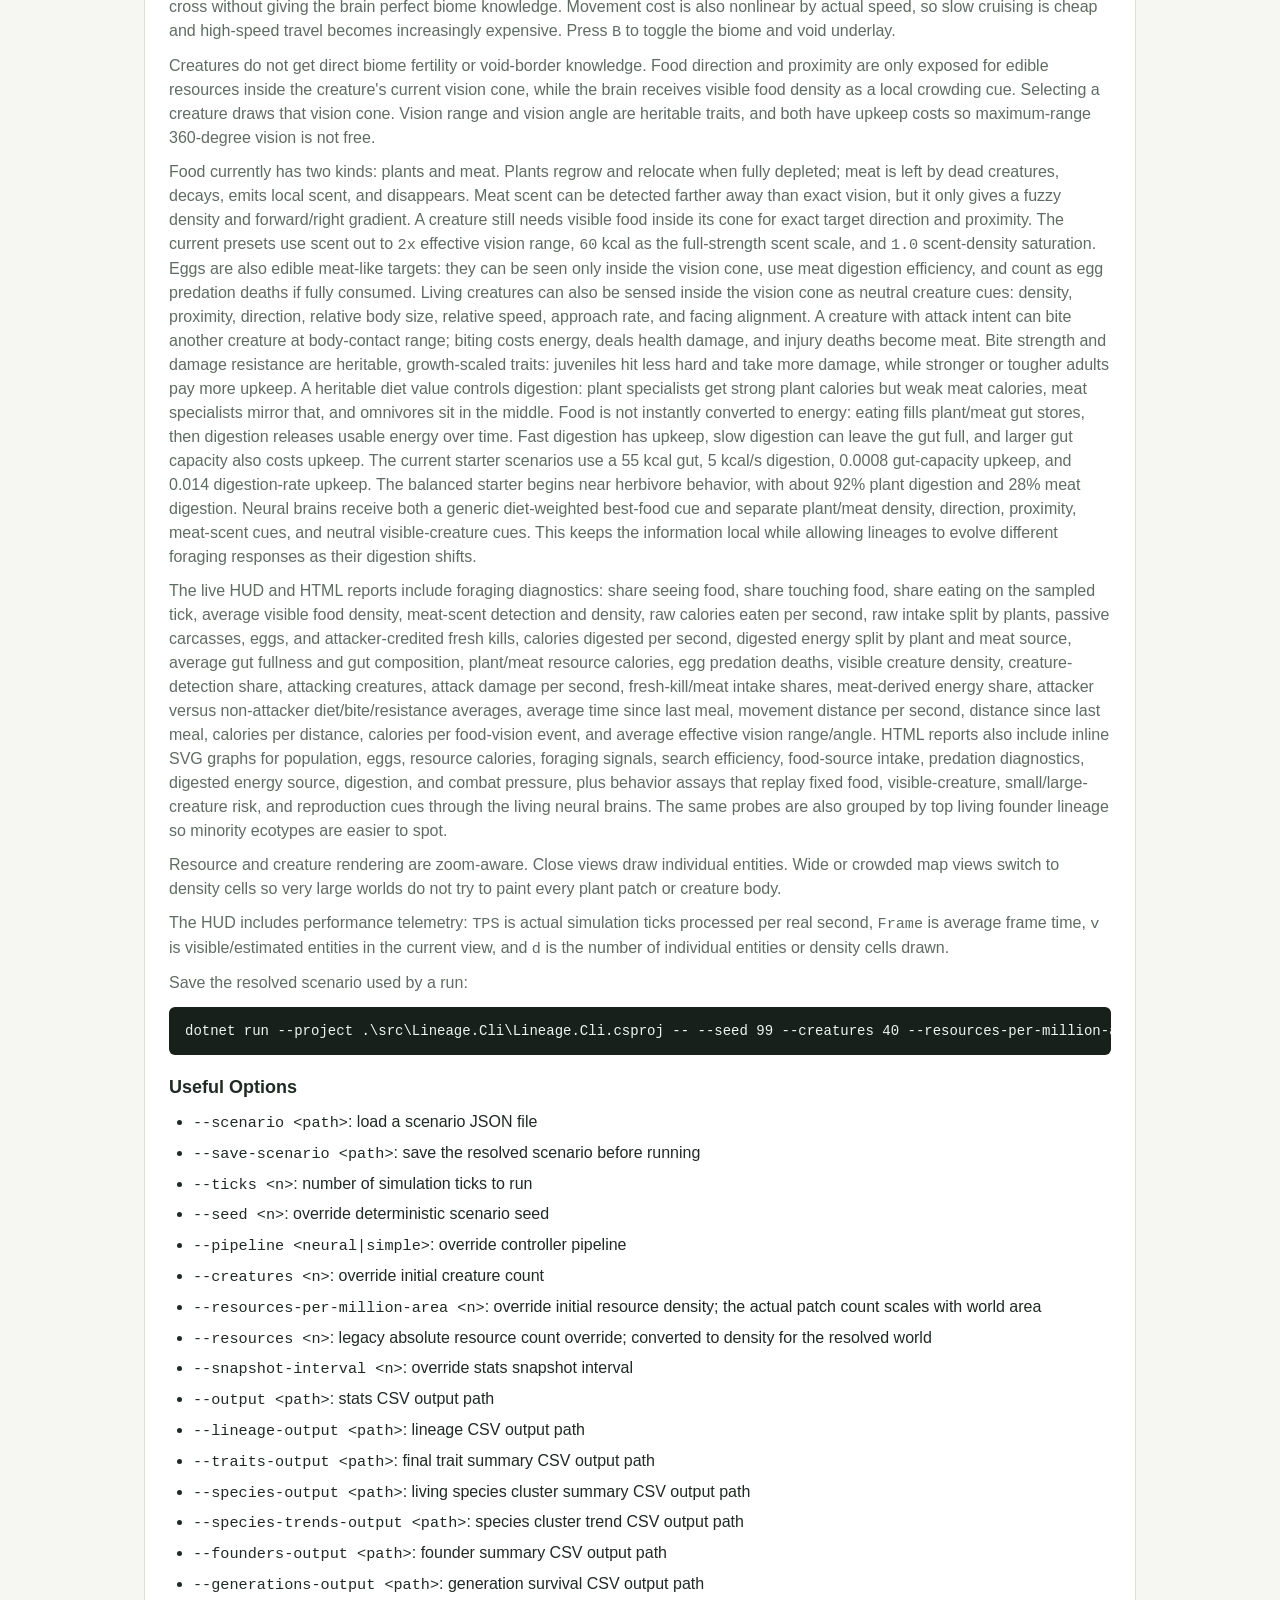
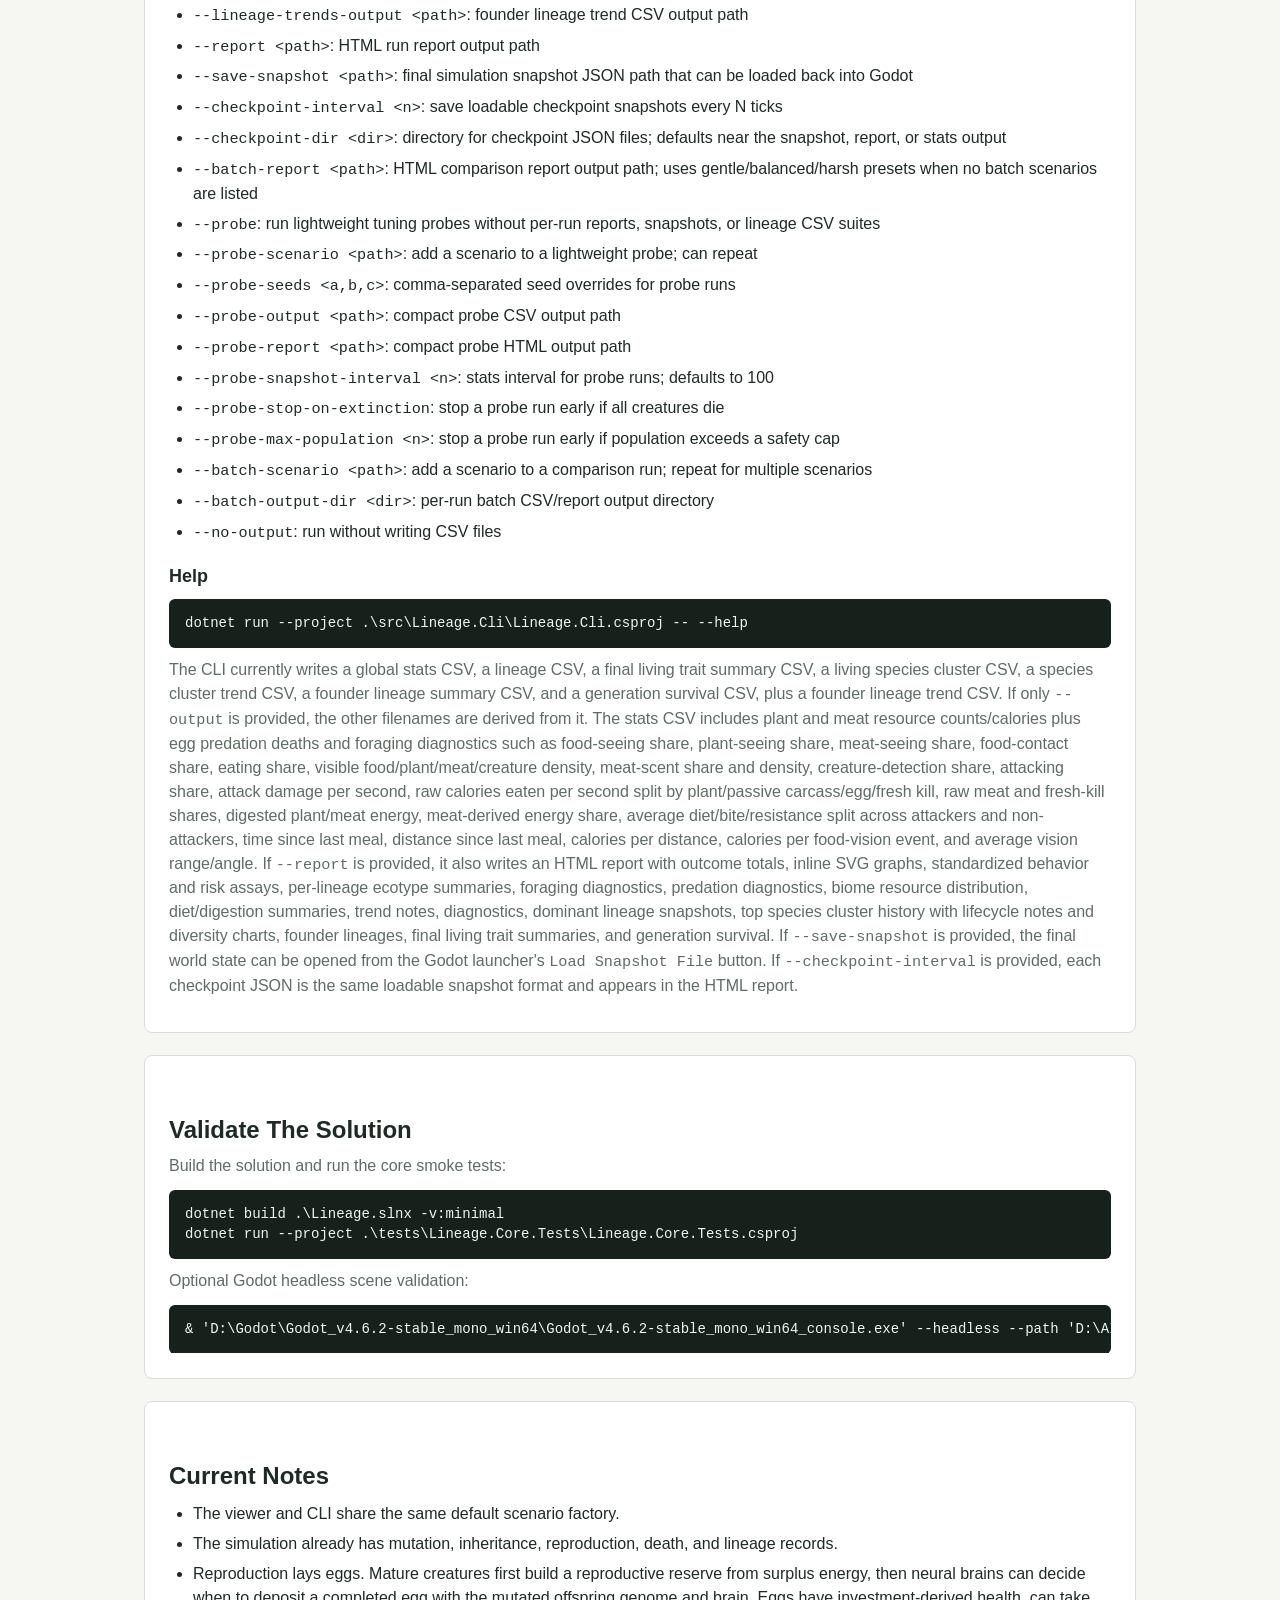
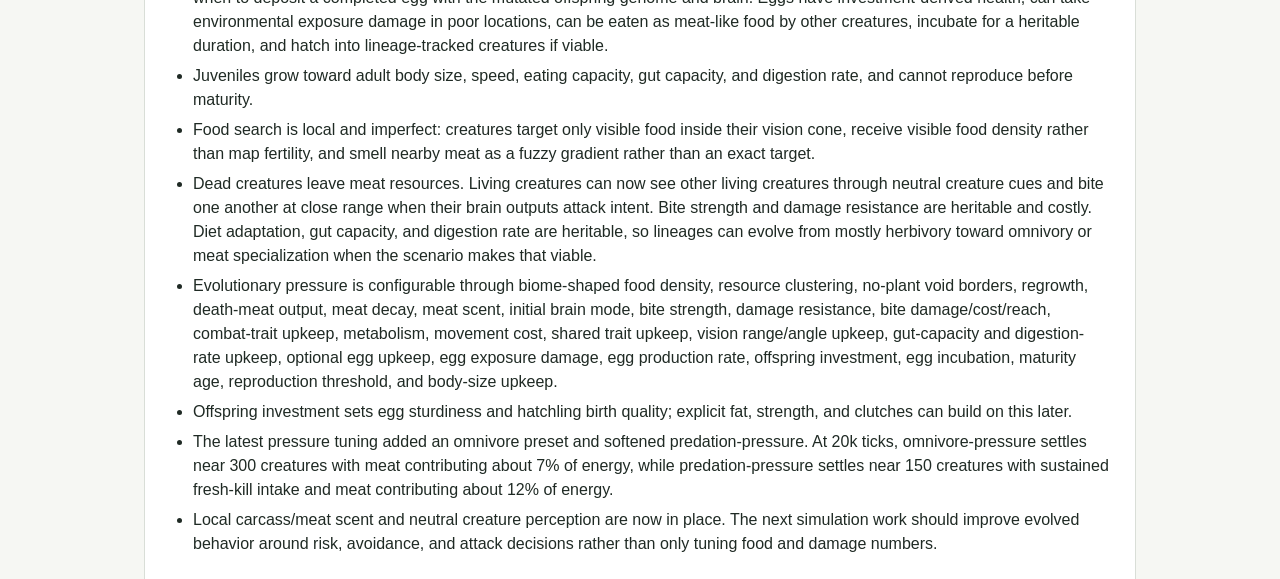
==== commit 8f5044ee: "Continue runner runs in place" ====
--- a/GETTING_STARTED.html
+++ b/GETTING_STARTED.html
@@ -282,6 +282,7 @@
         <li>See the seed, brain/starter kind, world size, and resource density used on each run row</li>
         <li>Clone settings from a running or finished run back into the launch form for quick experiment variants</li>
         <li>Rerun a completed, failed, or lost row after confirming that the previous run artifacts will be replaced</li>
+        <li>Continue a completed, failed, or stopped run in the same row and output folder from its latest checkpoint or final snapshot</li>
         <li>Open compact run details with command line, paths, resolved scenario path, and log tails</li>
         <li>Export selected run summaries and scenario identity as Markdown for cross-run review or Codex analysis</li>
         <li>Rename runs and delete completed run records individually or in bulk</li>
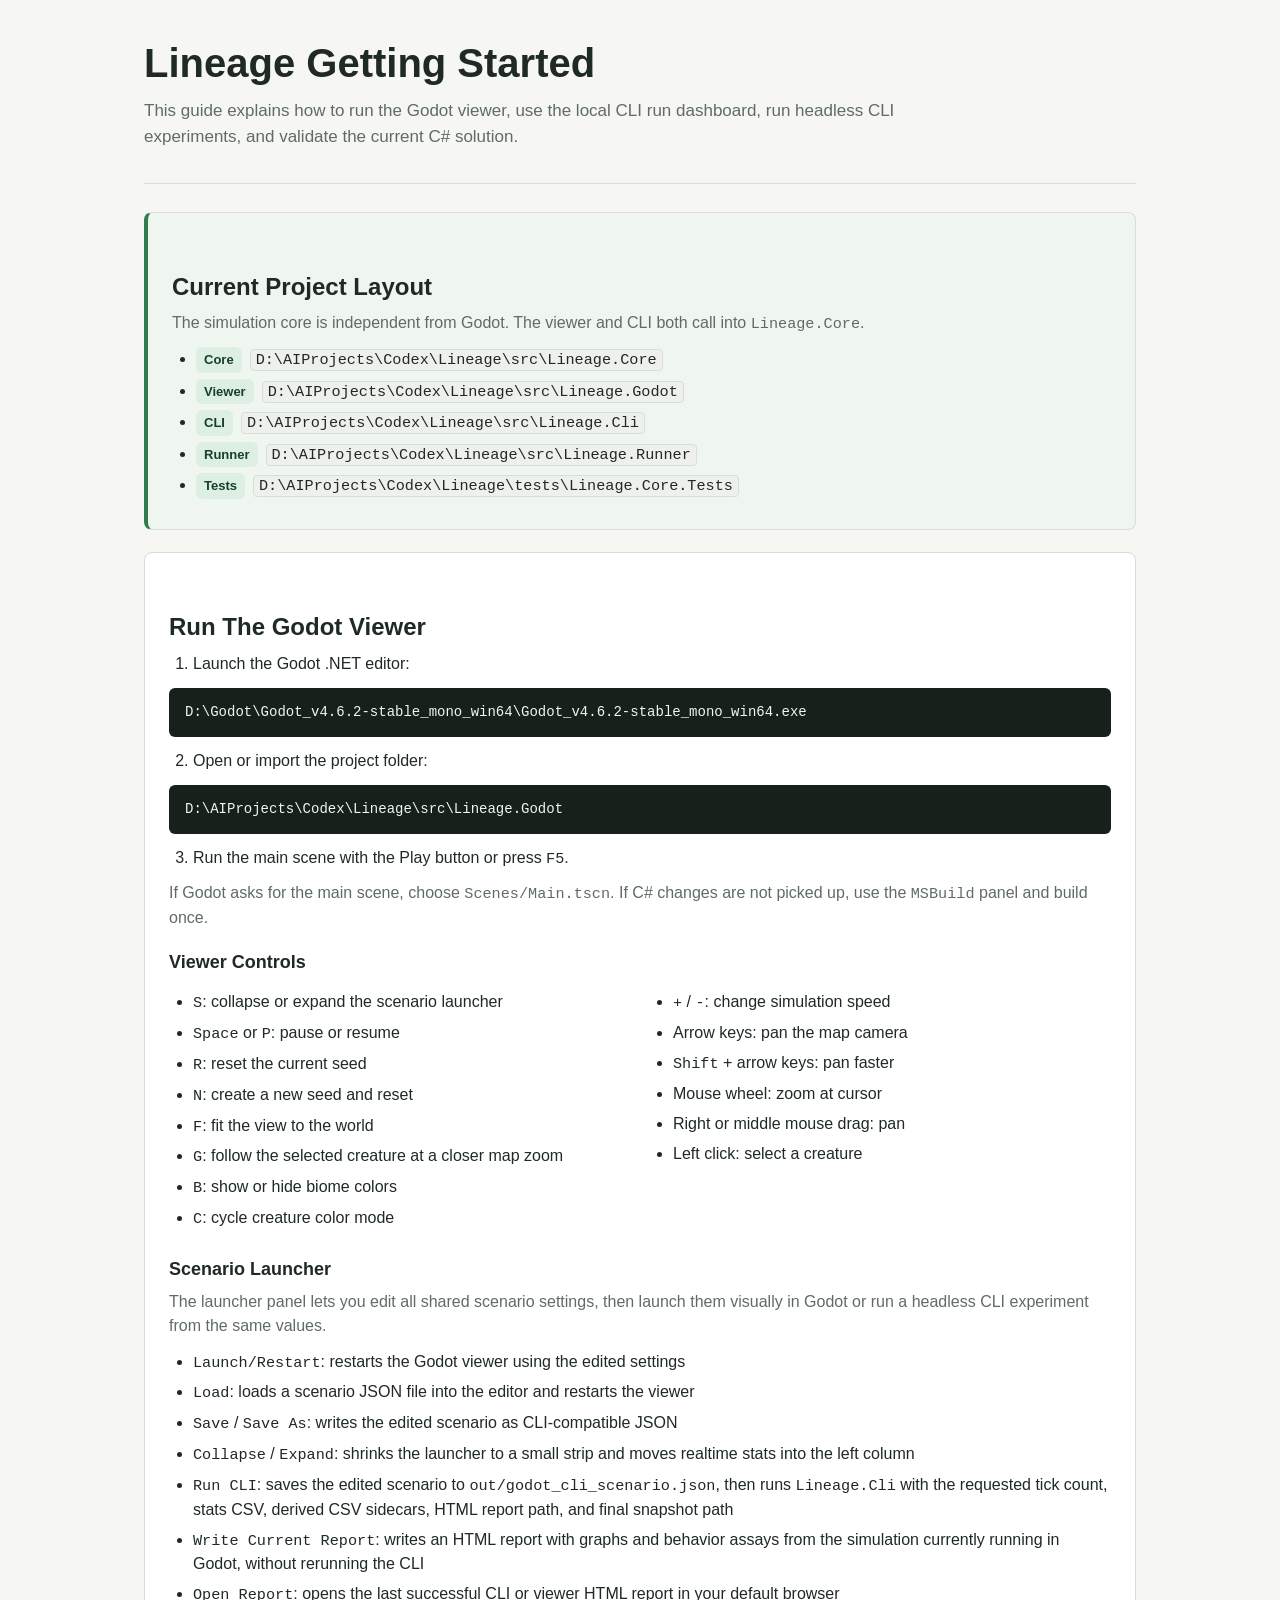
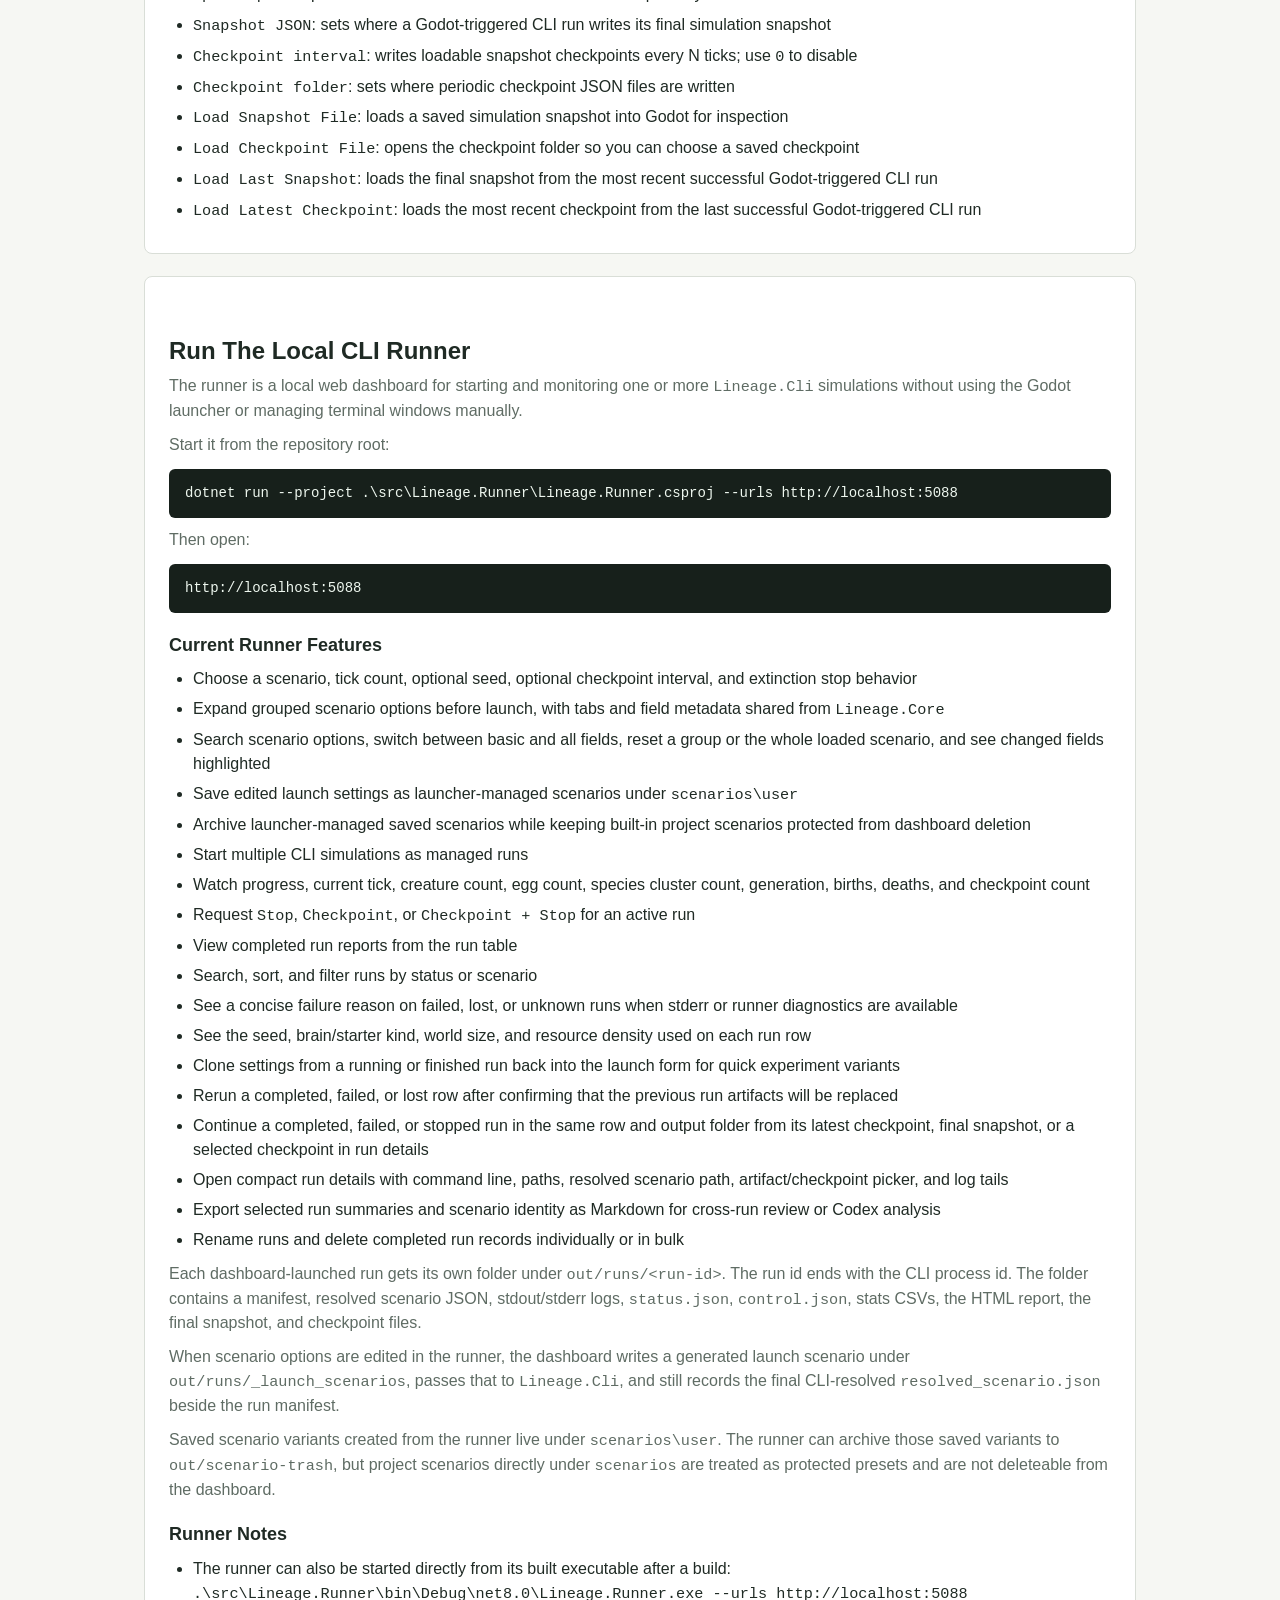
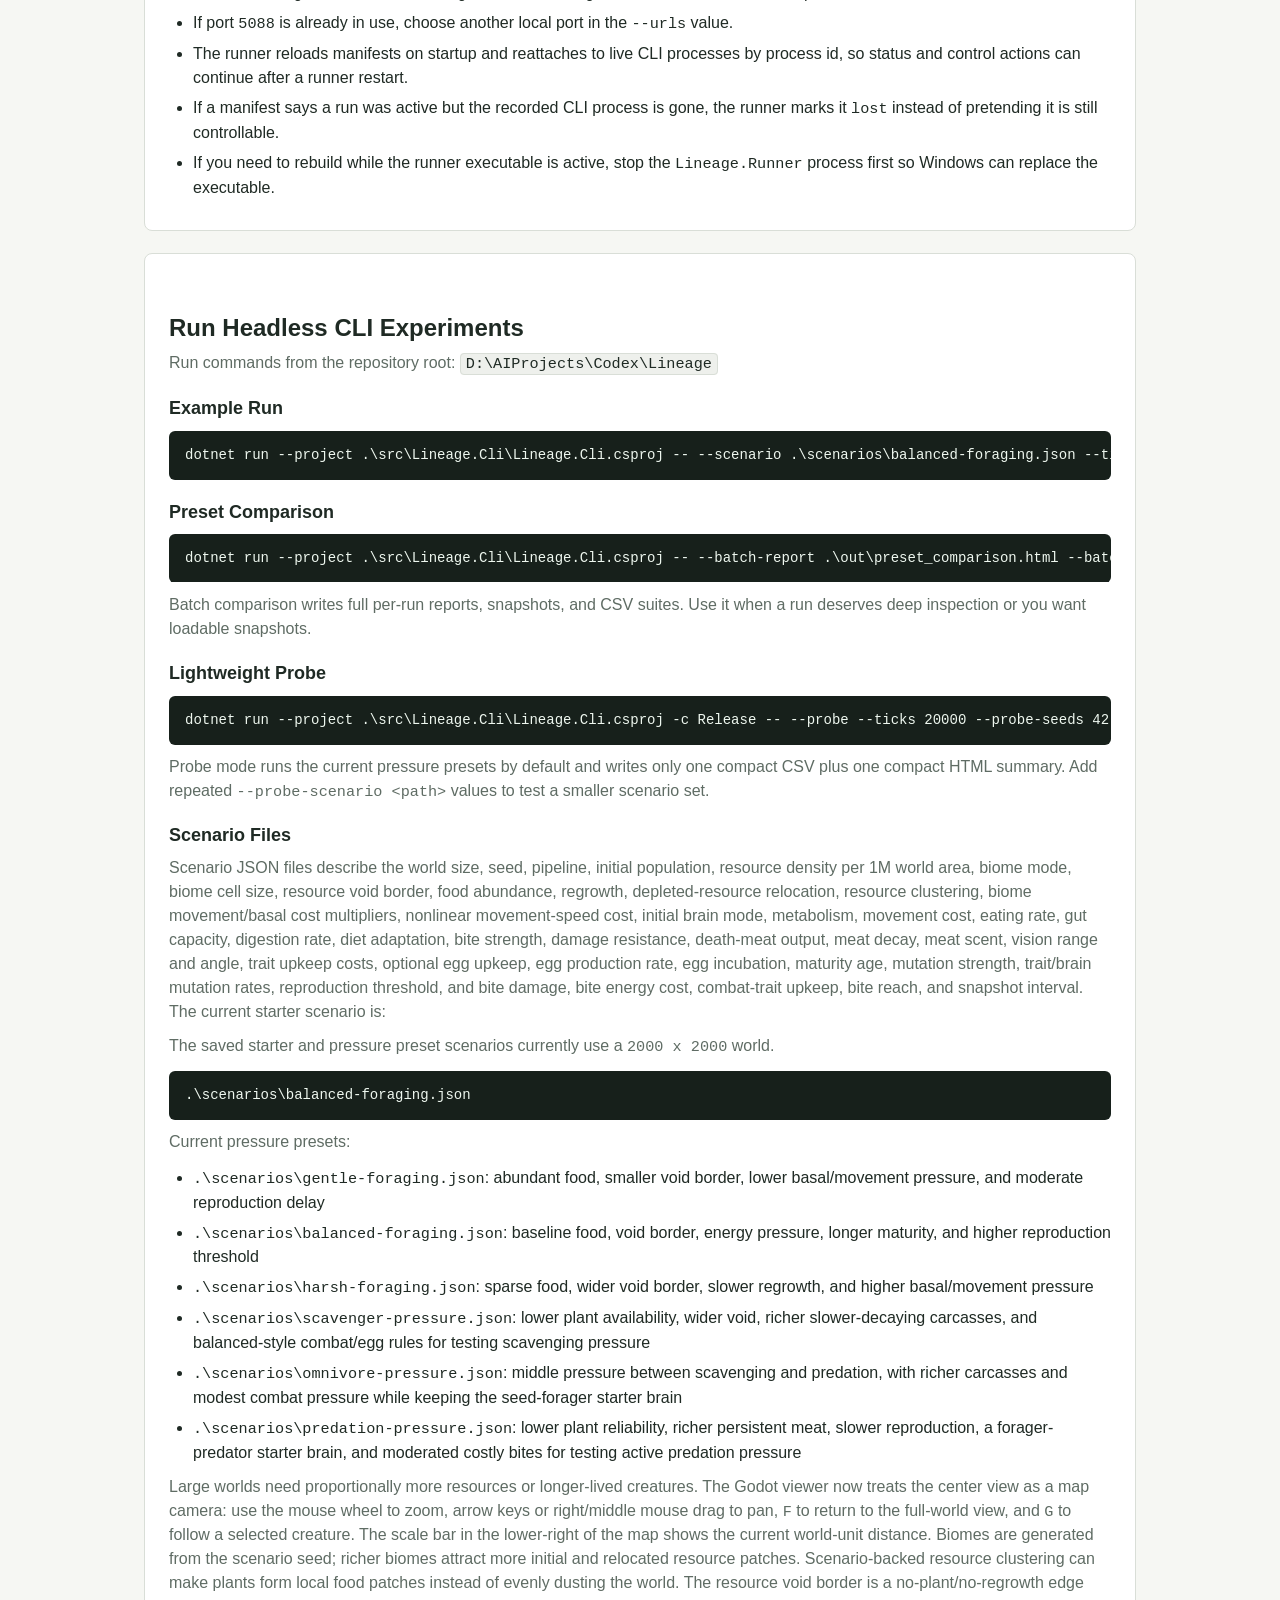
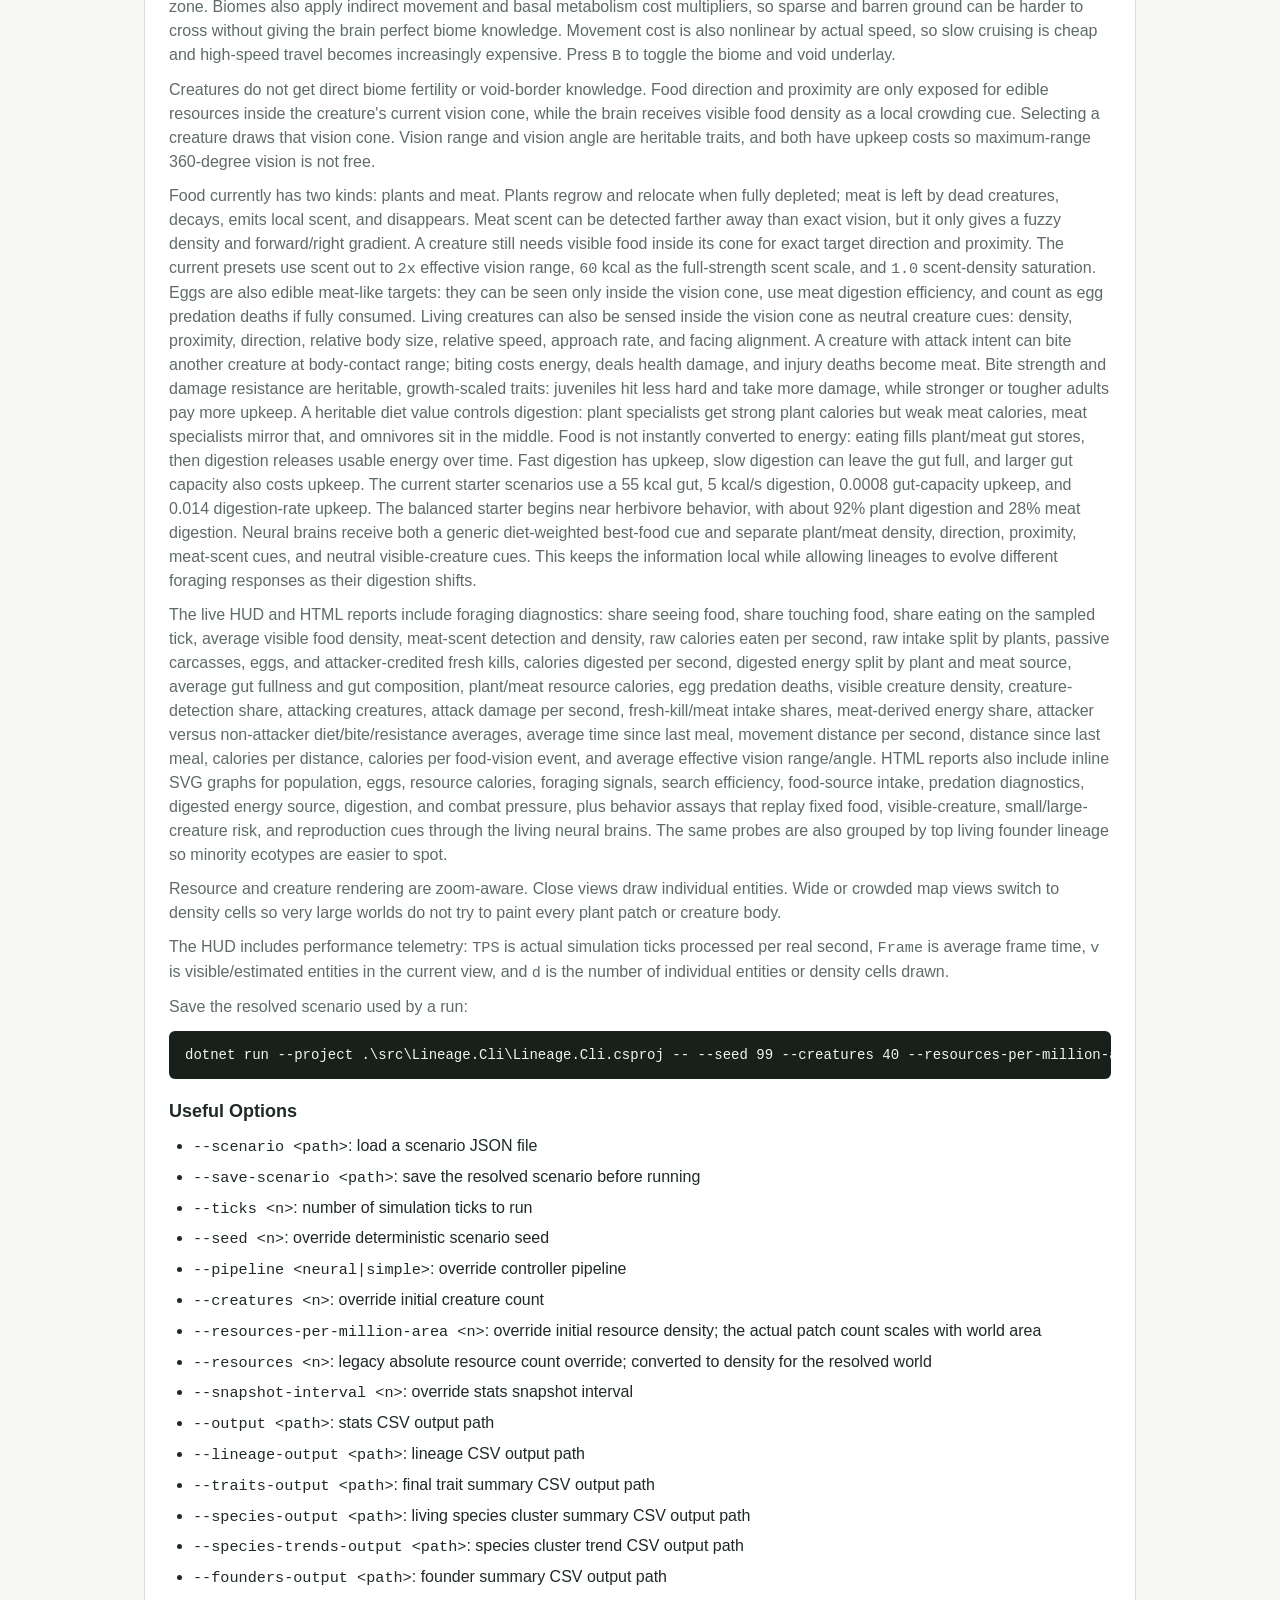
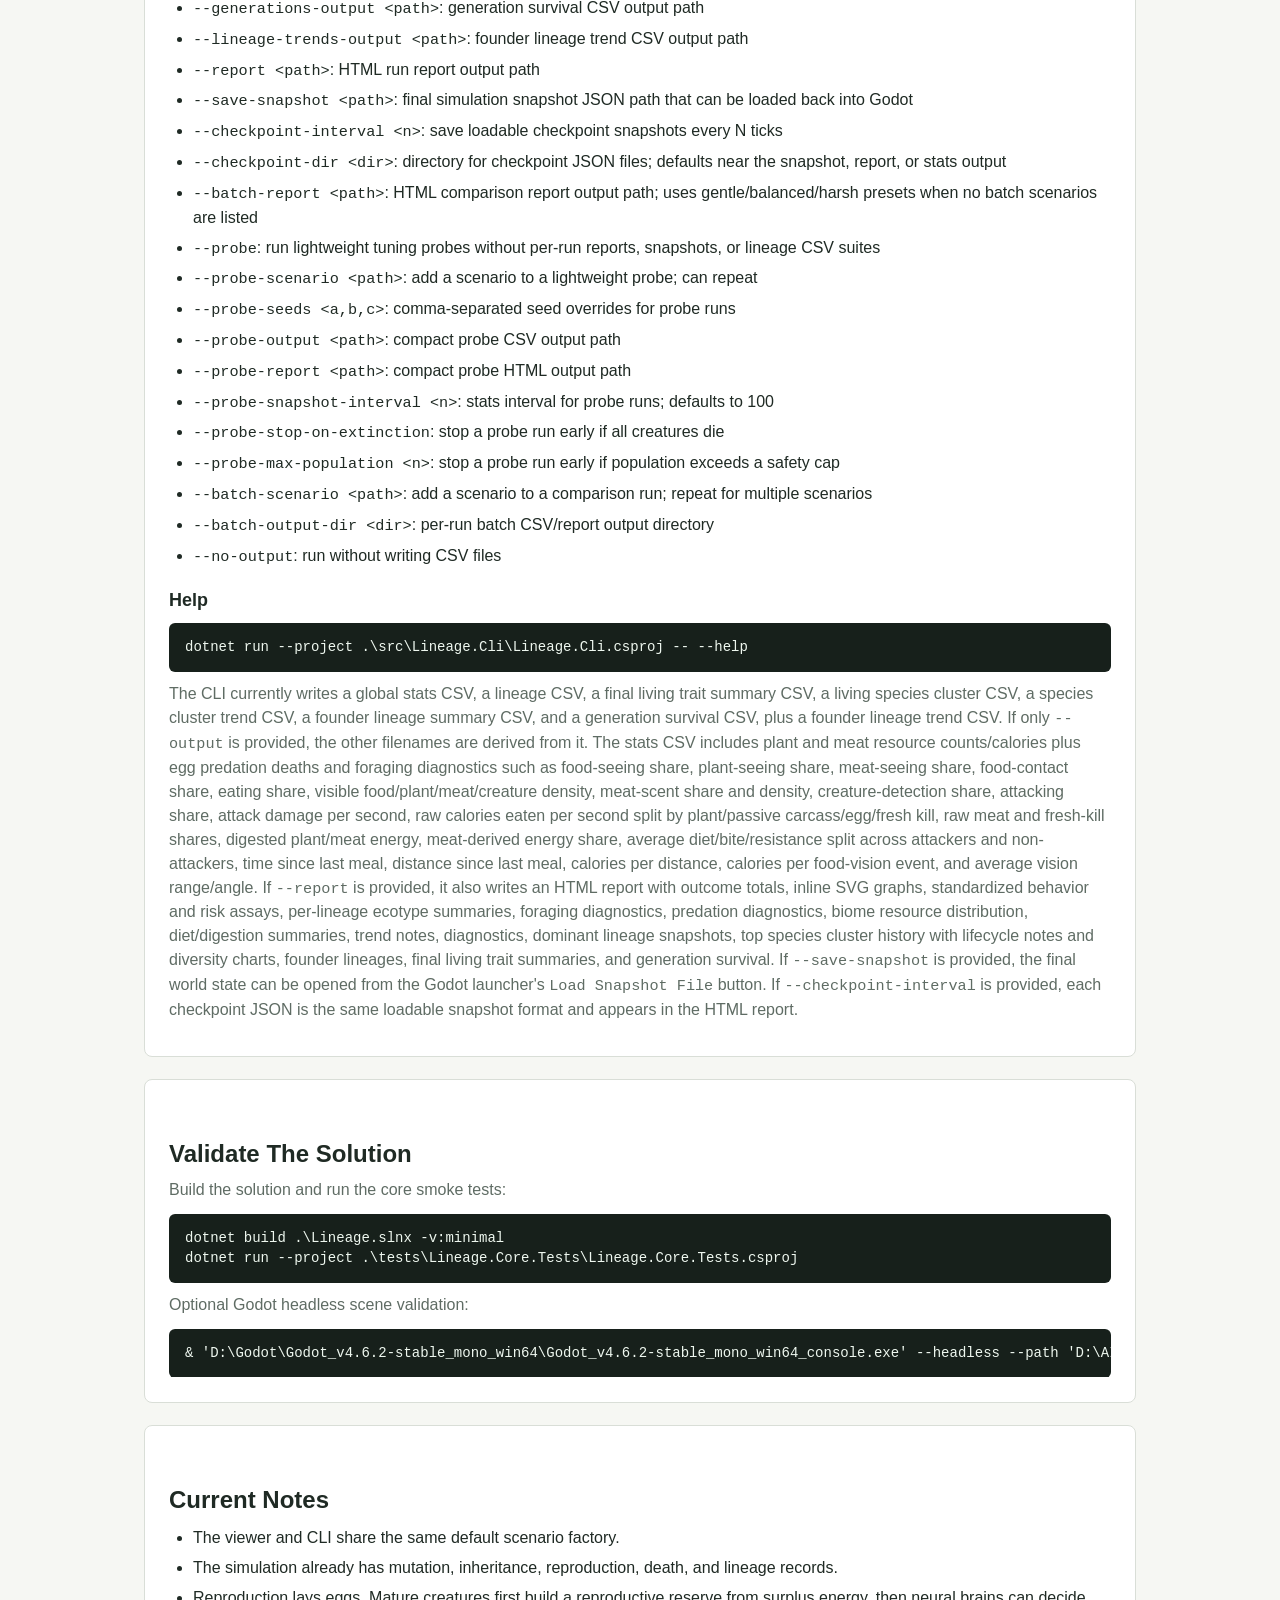
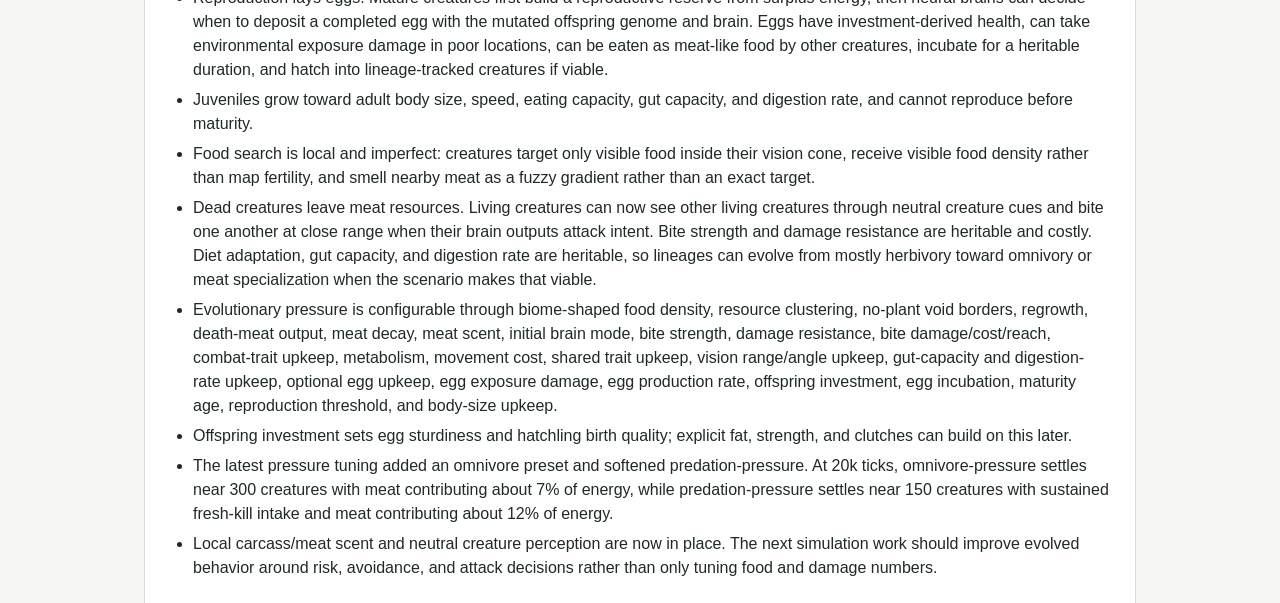
==== commit 97951ecb: "Add runner artifact checkpoint picker" ====
--- a/GETTING_STARTED.html
+++ b/GETTING_STARTED.html
@@ -282,8 +282,8 @@
         <li>See the seed, brain/starter kind, world size, and resource density used on each run row</li>
         <li>Clone settings from a running or finished run back into the launch form for quick experiment variants</li>
         <li>Rerun a completed, failed, or lost row after confirming that the previous run artifacts will be replaced</li>
-        <li>Continue a completed, failed, or stopped run in the same row and output folder from its latest checkpoint or final snapshot</li>
-        <li>Open compact run details with command line, paths, resolved scenario path, and log tails</li>
+        <li>Continue a completed, failed, or stopped run in the same row and output folder from its latest checkpoint, final snapshot, or a selected checkpoint in run details</li>
+        <li>Open compact run details with command line, paths, resolved scenario path, artifact/checkpoint picker, and log tails</li>
         <li>Export selected run summaries and scenario identity as Markdown for cross-run review or Codex analysis</li>
         <li>Rename runs and delete completed run records individually or in bulk</li>
       </ul>
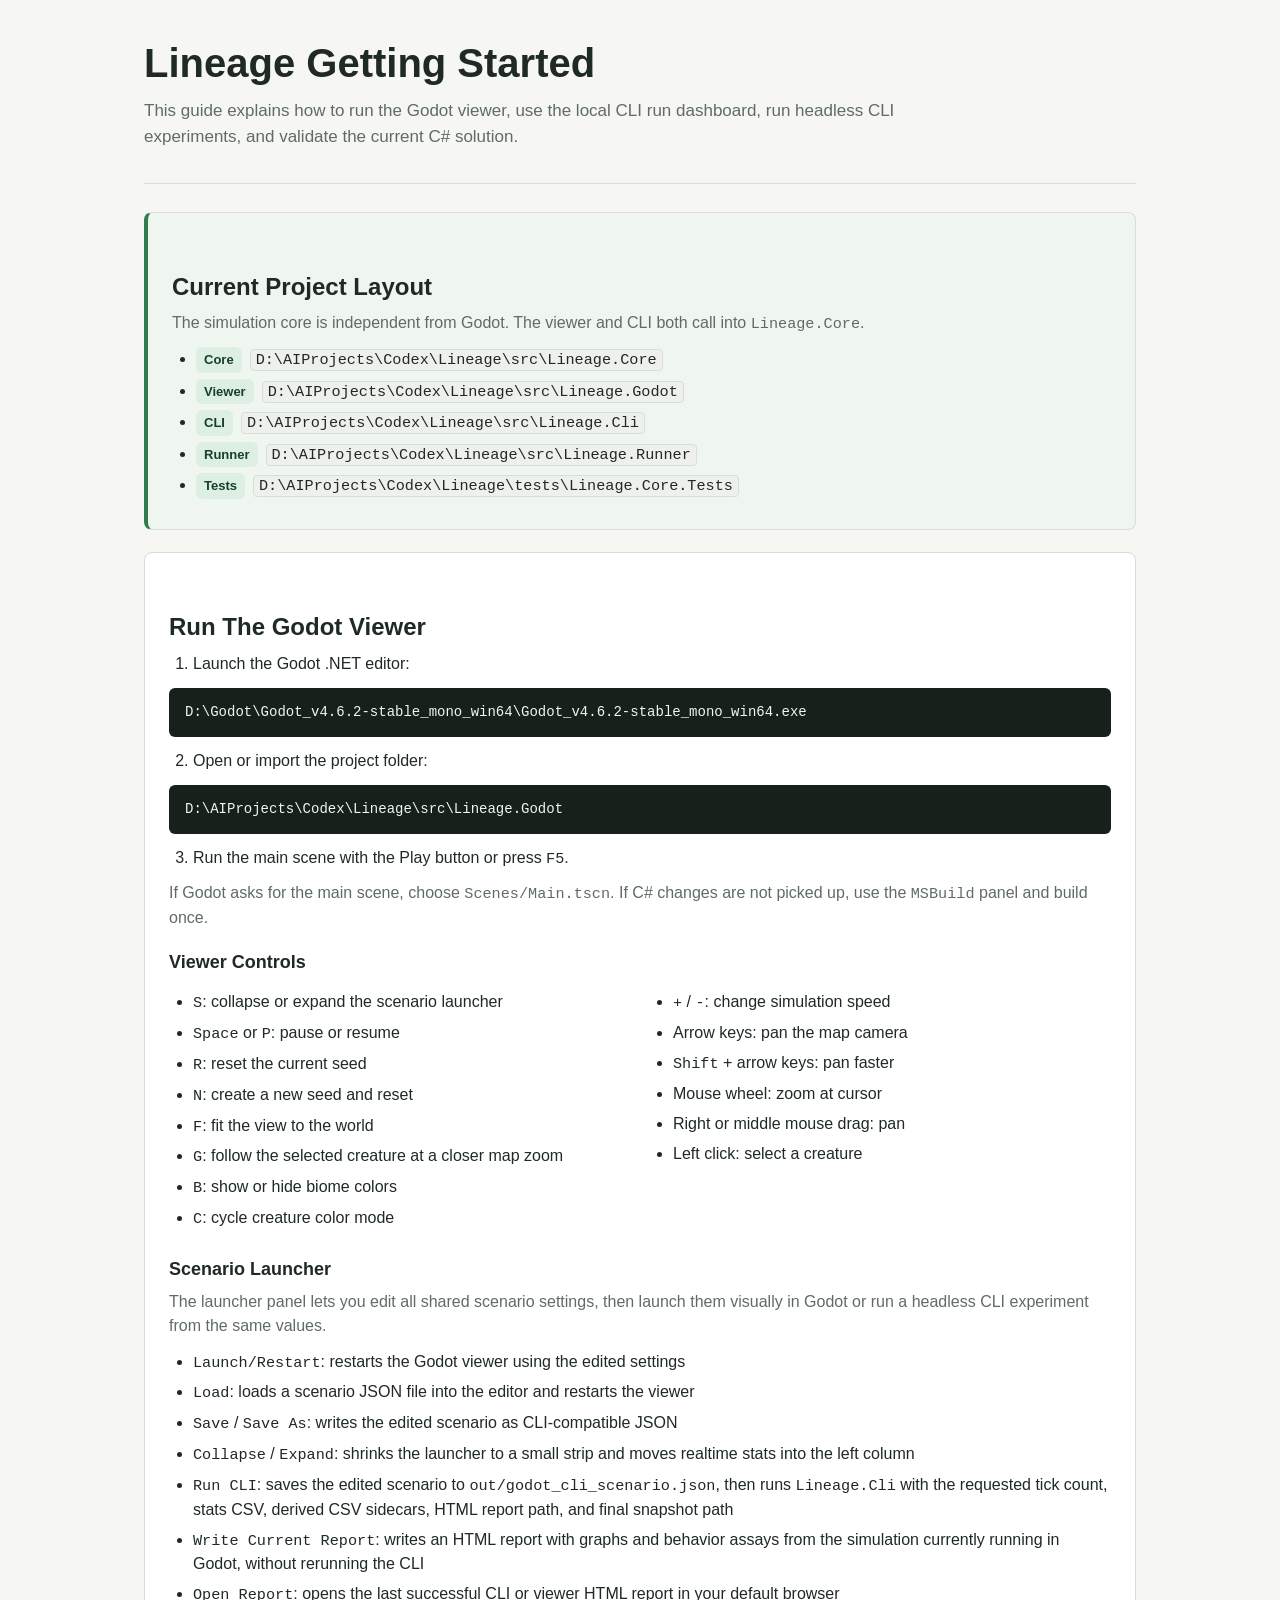
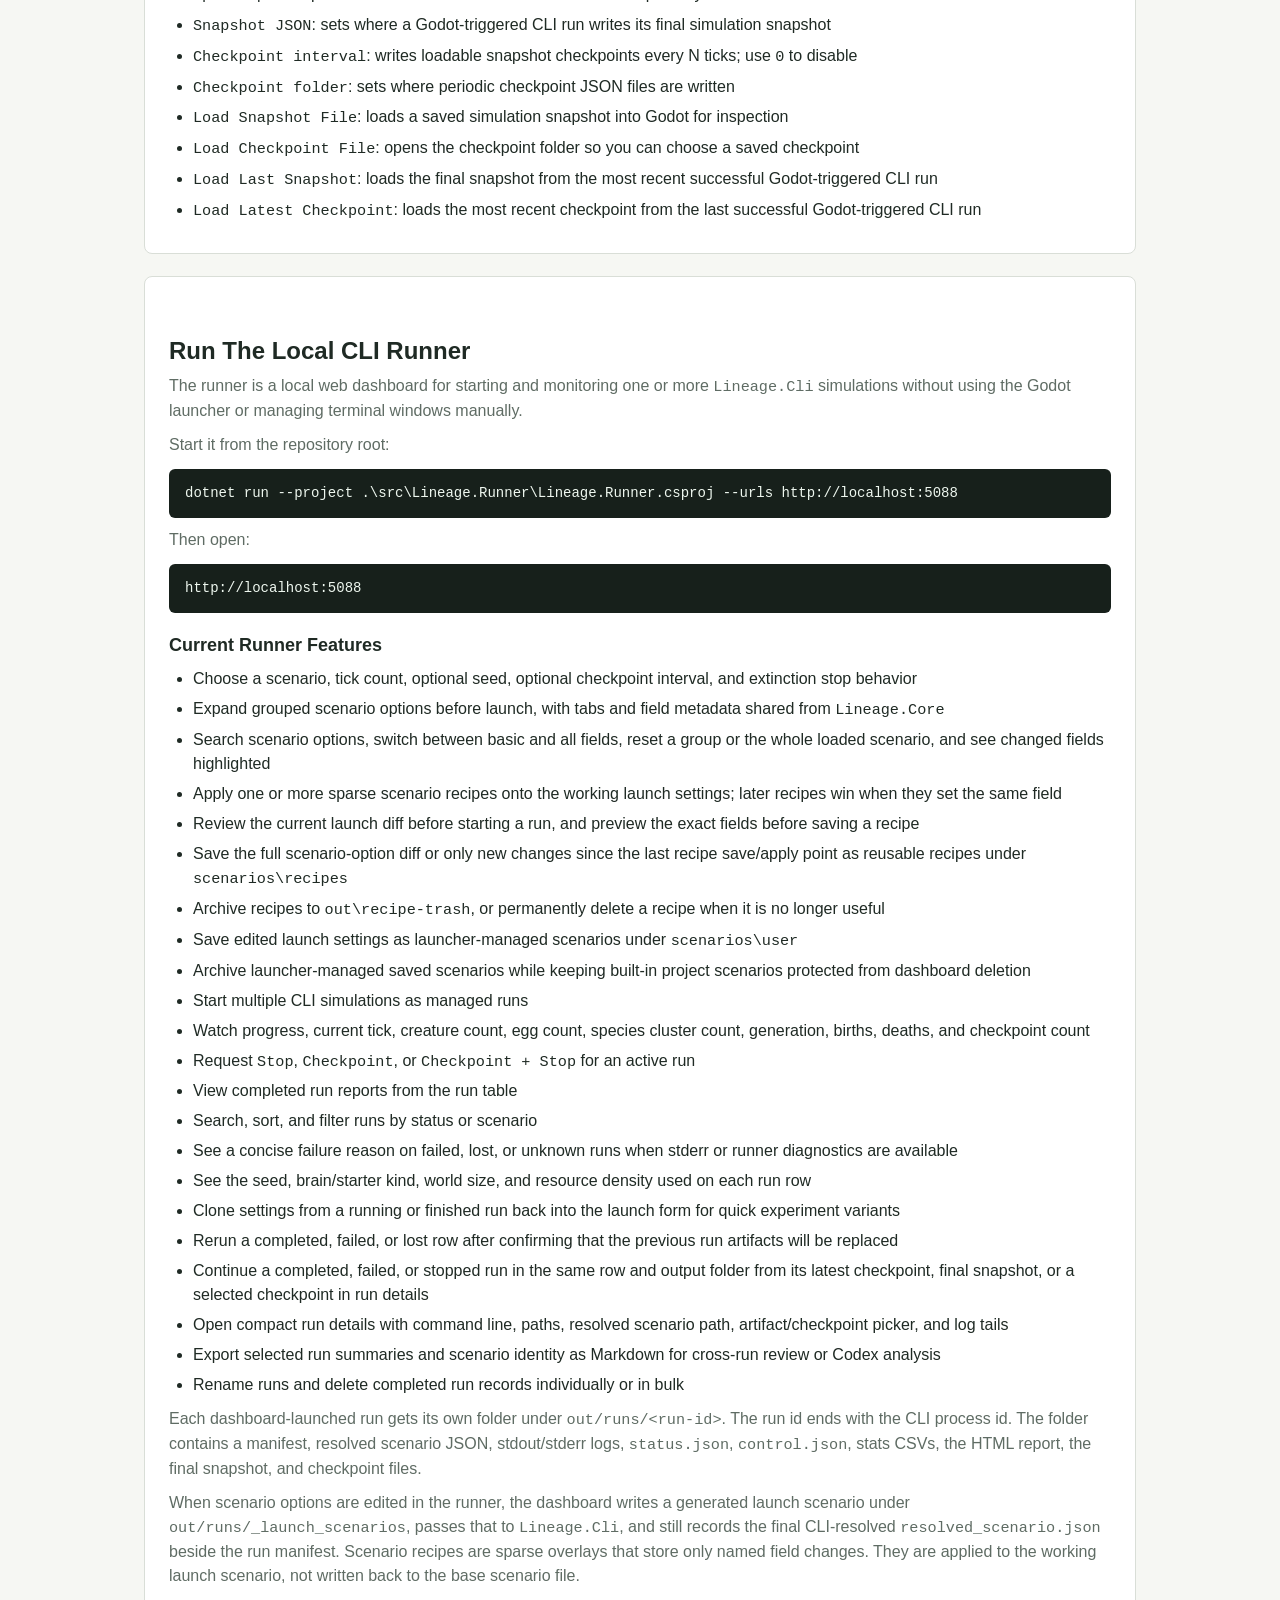
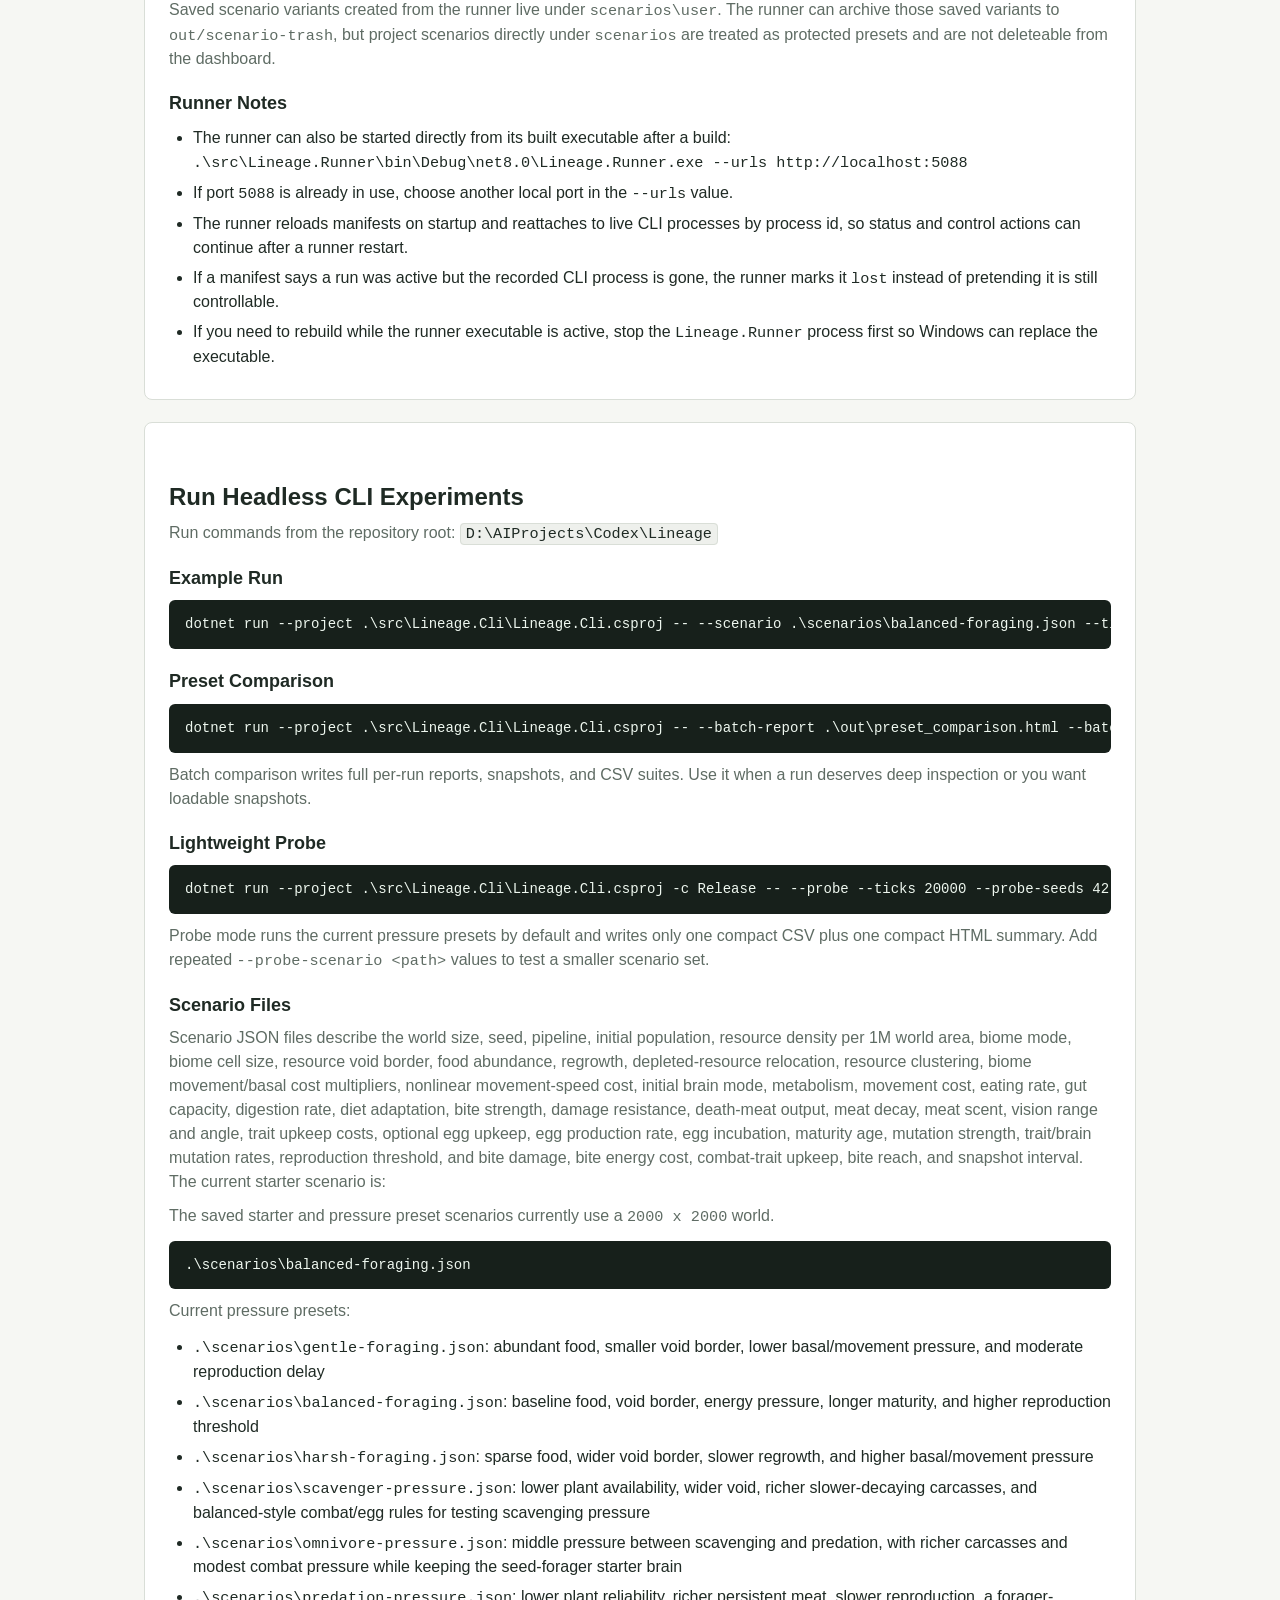
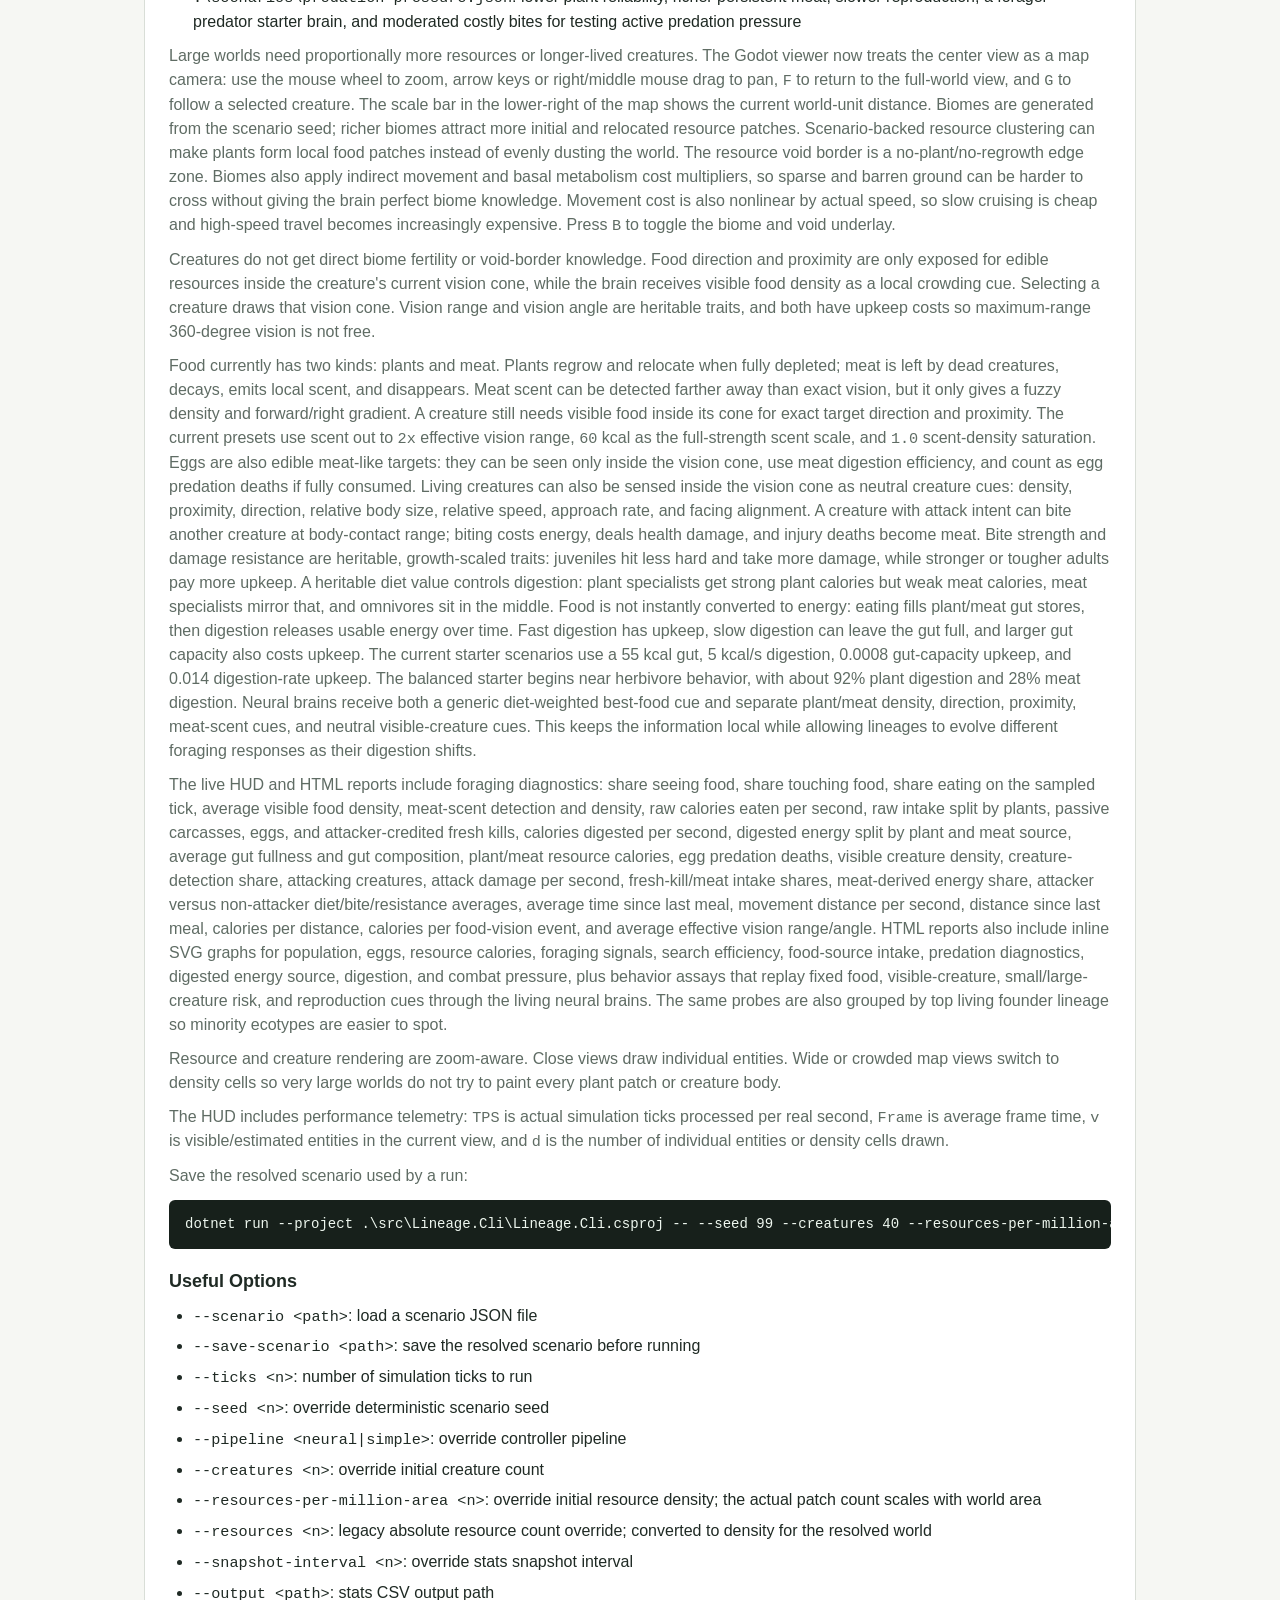
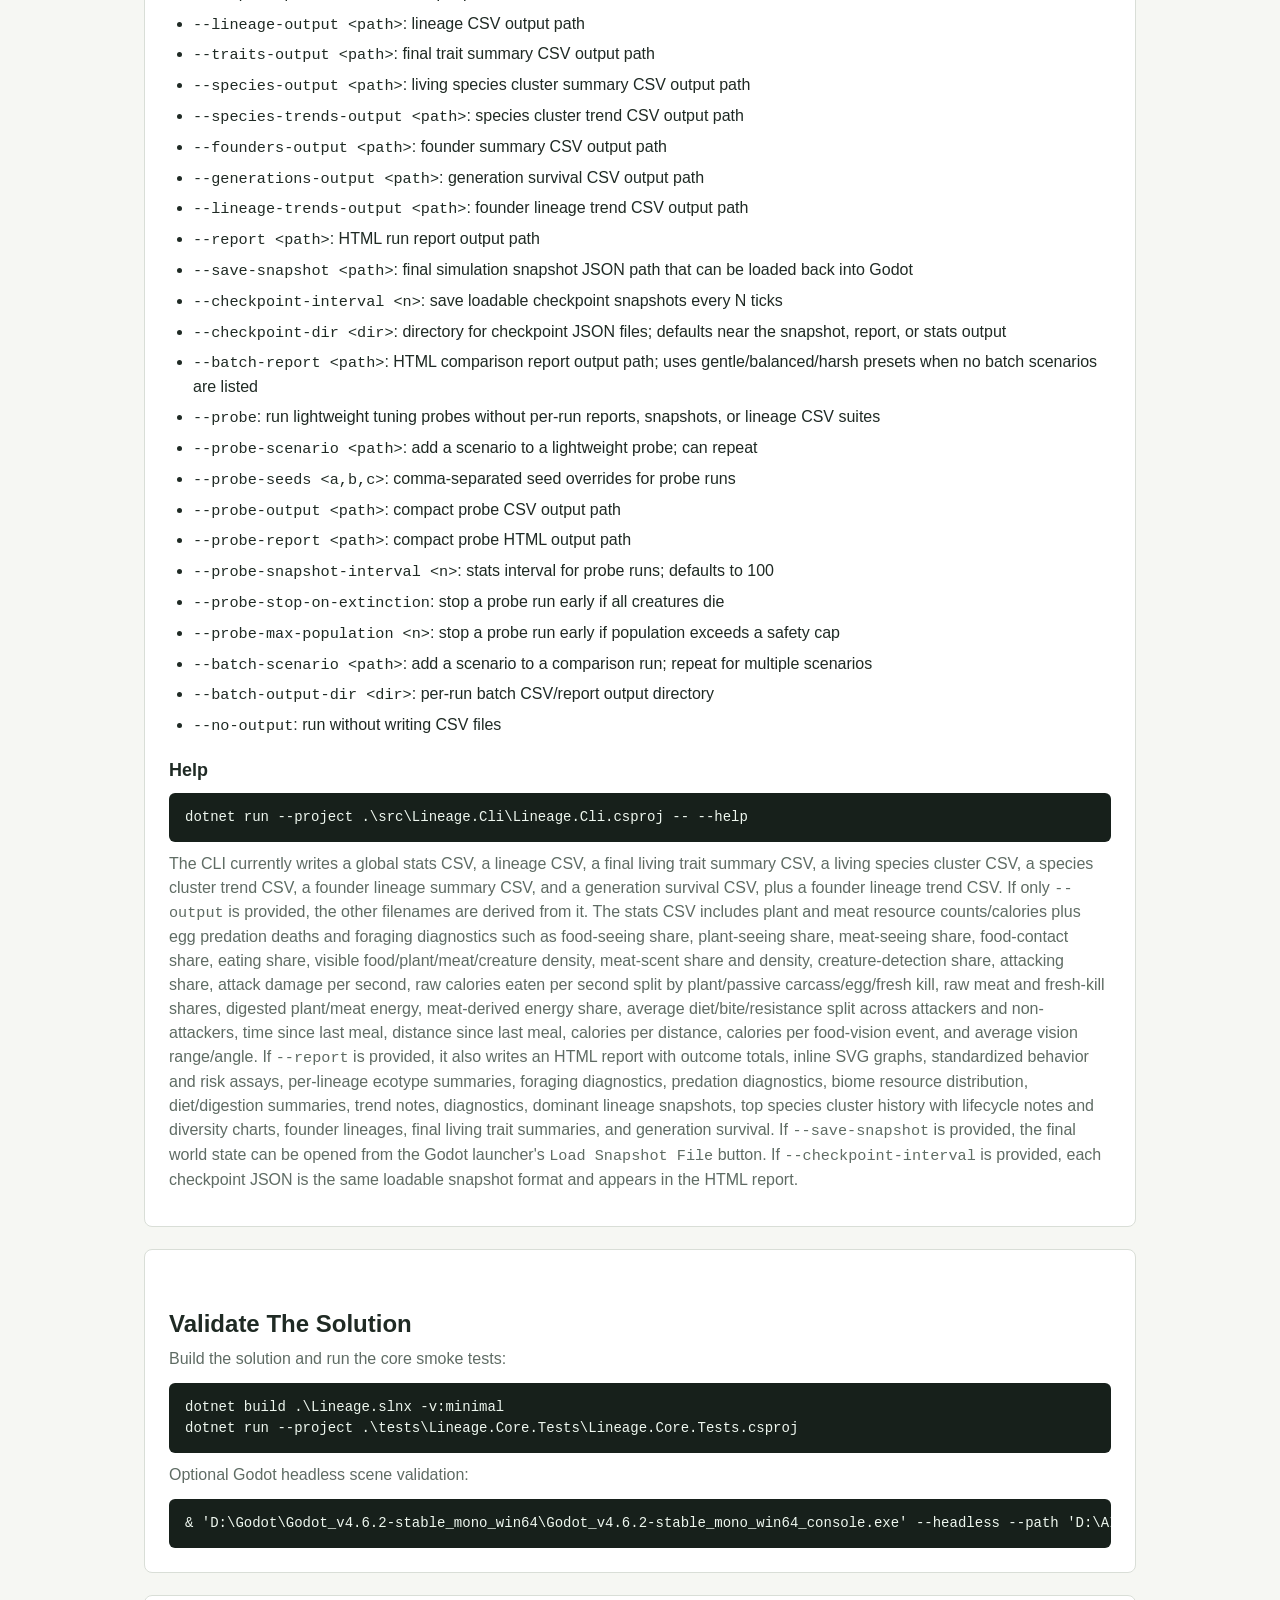
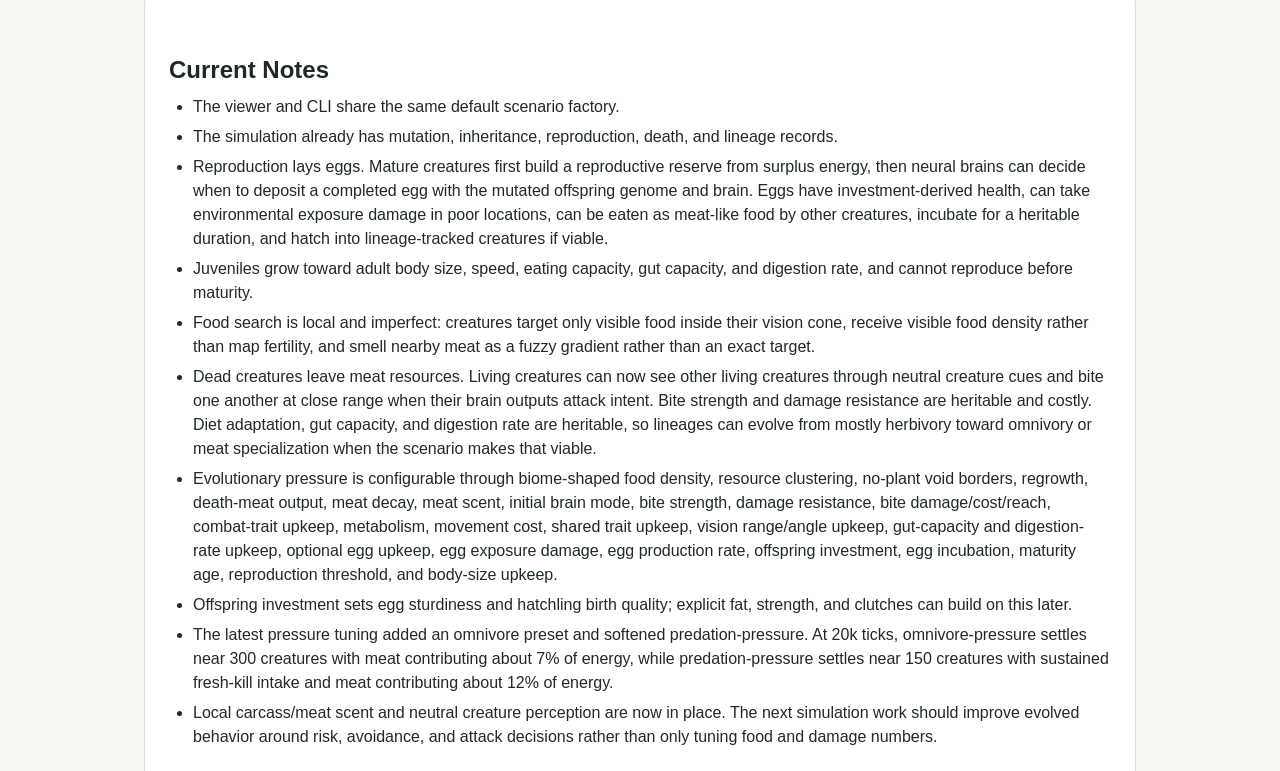
==== commit 51325431: "Add runner scenario recipes" ====
--- a/GETTING_STARTED.html
+++ b/GETTING_STARTED.html
@@ -271,6 +271,10 @@
         <li>Choose a scenario, tick count, optional seed, optional checkpoint interval, and extinction stop behavior</li>
         <li>Expand grouped scenario options before launch, with tabs and field metadata shared from <code>Lineage.Core</code></li>
         <li>Search scenario options, switch between basic and all fields, reset a group or the whole loaded scenario, and see changed fields highlighted</li>
+        <li>Apply one or more sparse scenario recipes onto the working launch settings; later recipes win when they set the same field</li>
+        <li>Review the current launch diff before starting a run, and preview the exact fields before saving a recipe</li>
+        <li>Save the full scenario-option diff or only new changes since the last recipe save/apply point as reusable recipes under <code>scenarios\recipes</code></li>
+        <li>Archive recipes to <code>out\recipe-trash</code>, or permanently delete a recipe when it is no longer useful</li>
         <li>Save edited launch settings as launcher-managed scenarios under <code>scenarios\user</code></li>
         <li>Archive launcher-managed saved scenarios while keeping built-in project scenarios protected from dashboard deletion</li>
         <li>Start multiple CLI simulations as managed runs</li>
@@ -298,6 +302,8 @@
         When scenario options are edited in the runner, the dashboard writes a generated launch scenario under
         <code>out/runs/_launch_scenarios</code>, passes that to <code>Lineage.Cli</code>, and still records
         the final CLI-resolved <code>resolved_scenario.json</code> beside the run manifest.
+        Scenario recipes are sparse overlays that store only named field changes. They are applied to the
+        working launch scenario, not written back to the base scenario file.
       </p>
       <p>
         Saved scenario variants created from the runner live under <code>scenarios\user</code>. The runner can
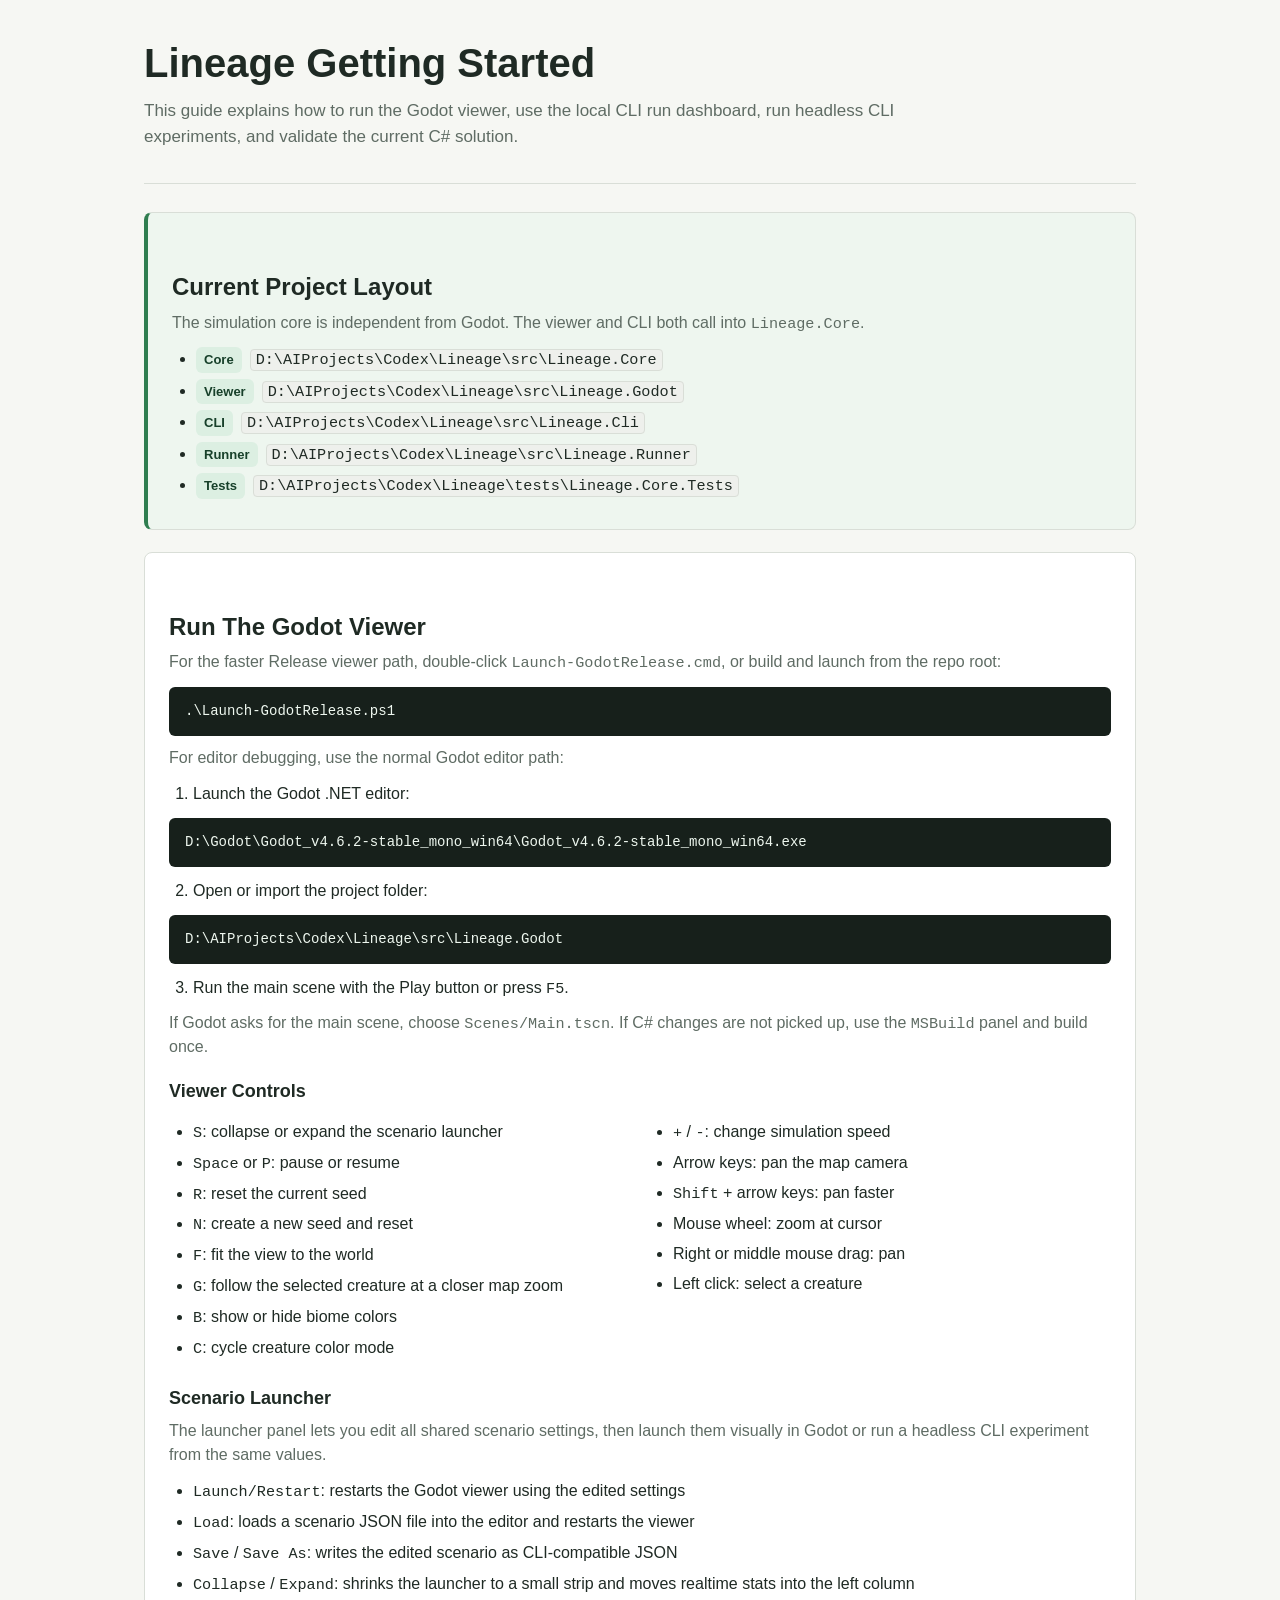
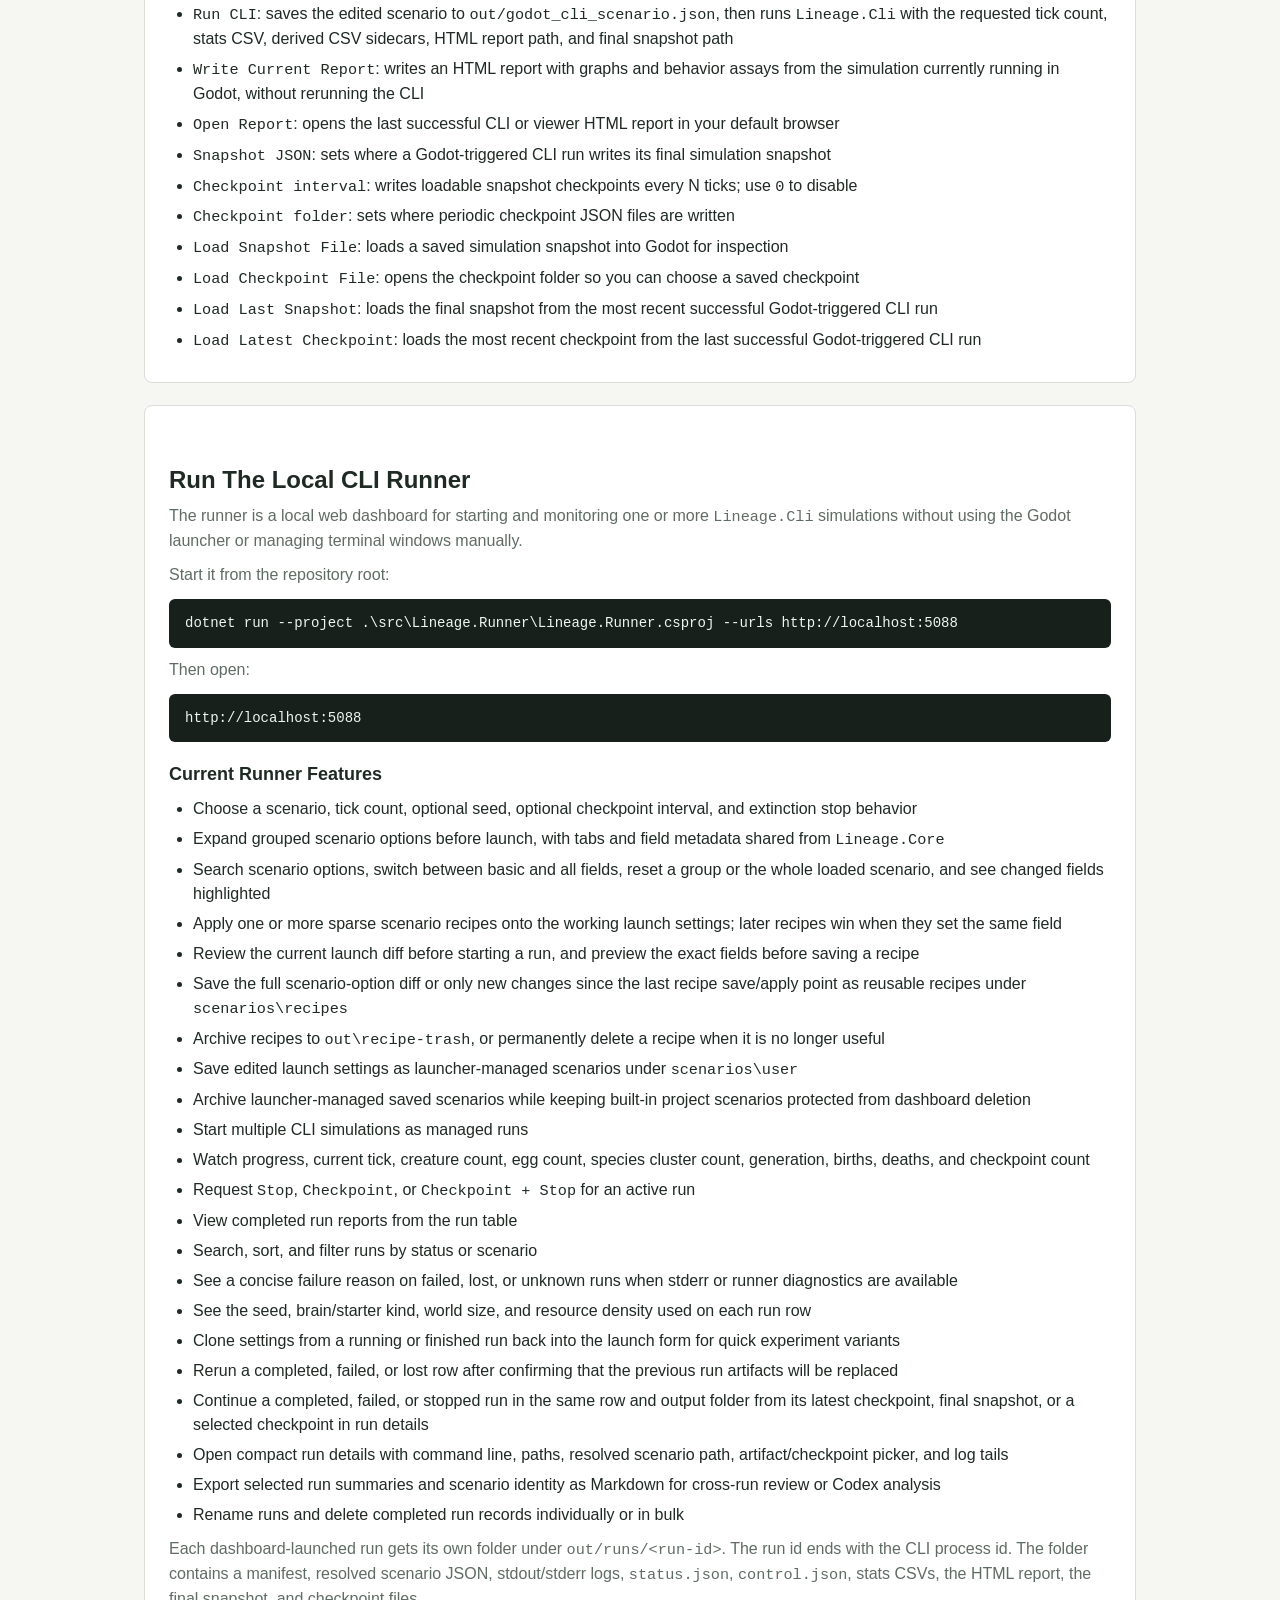
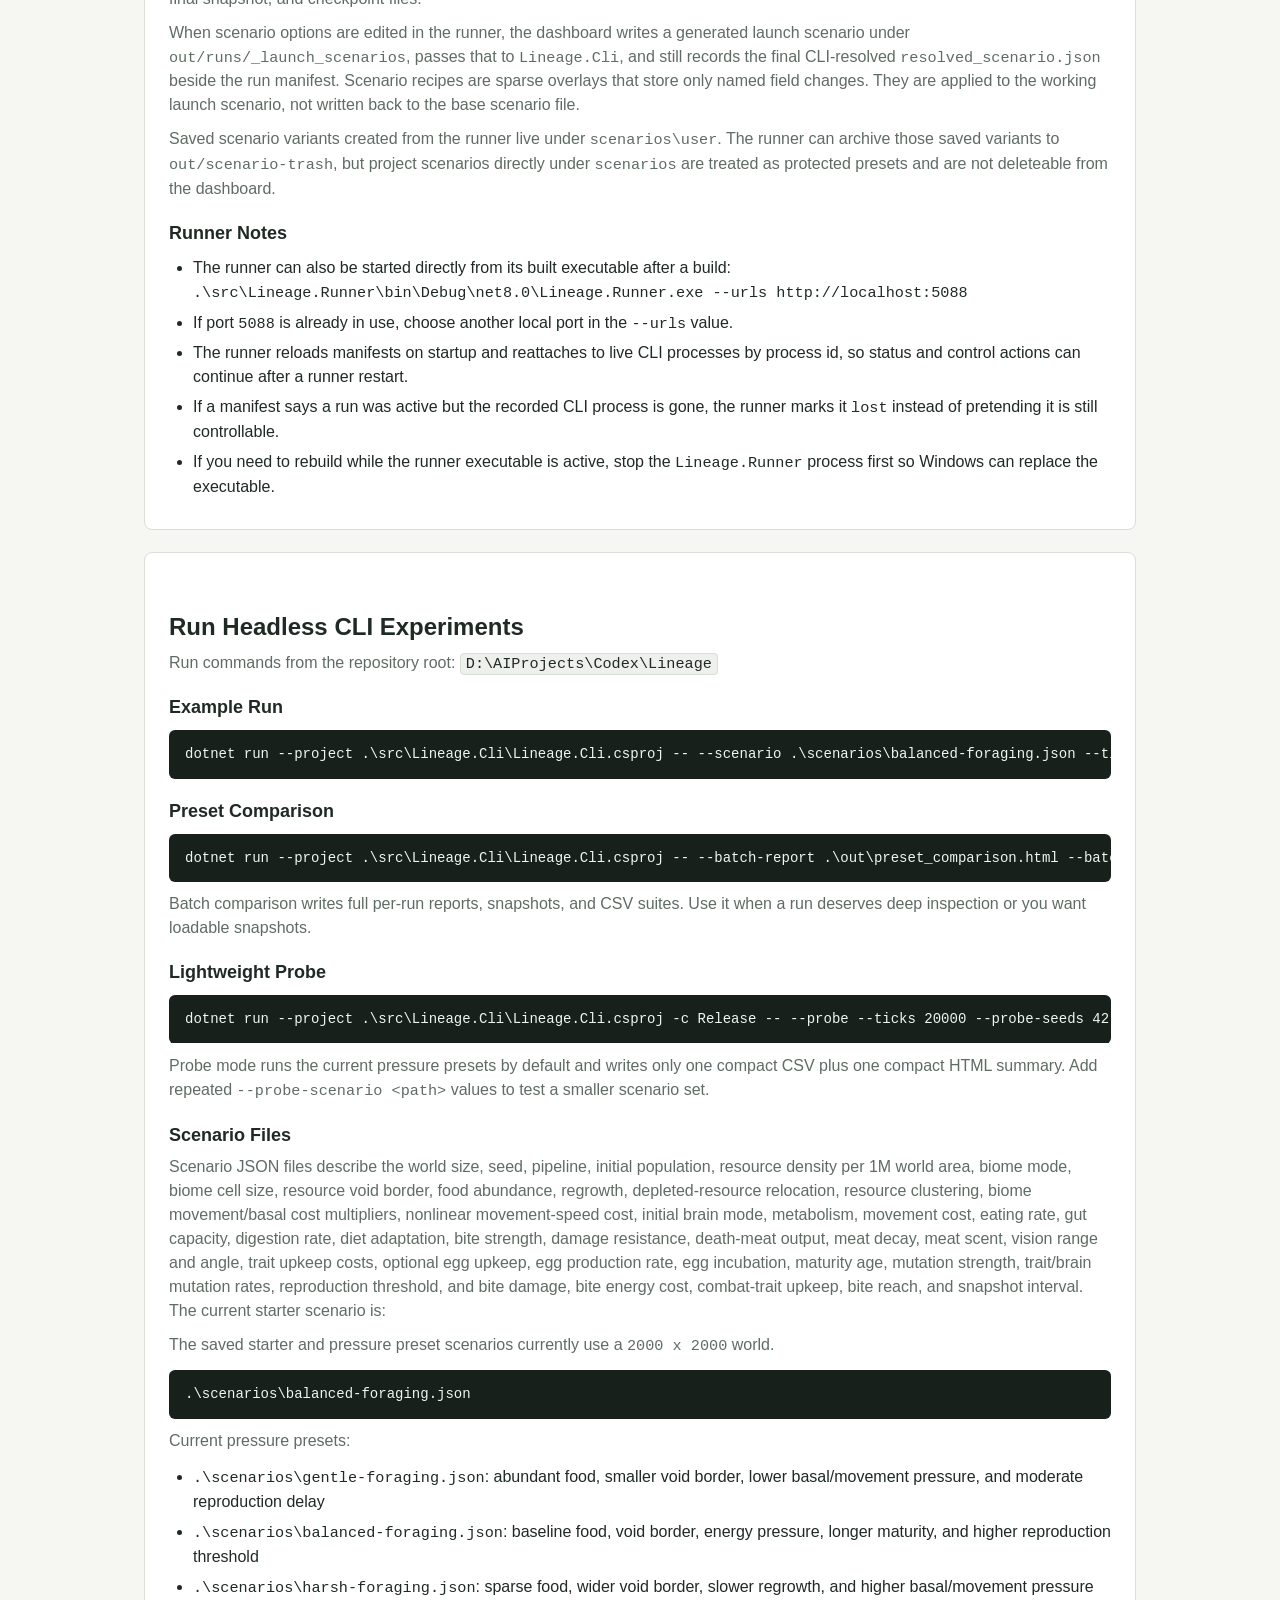
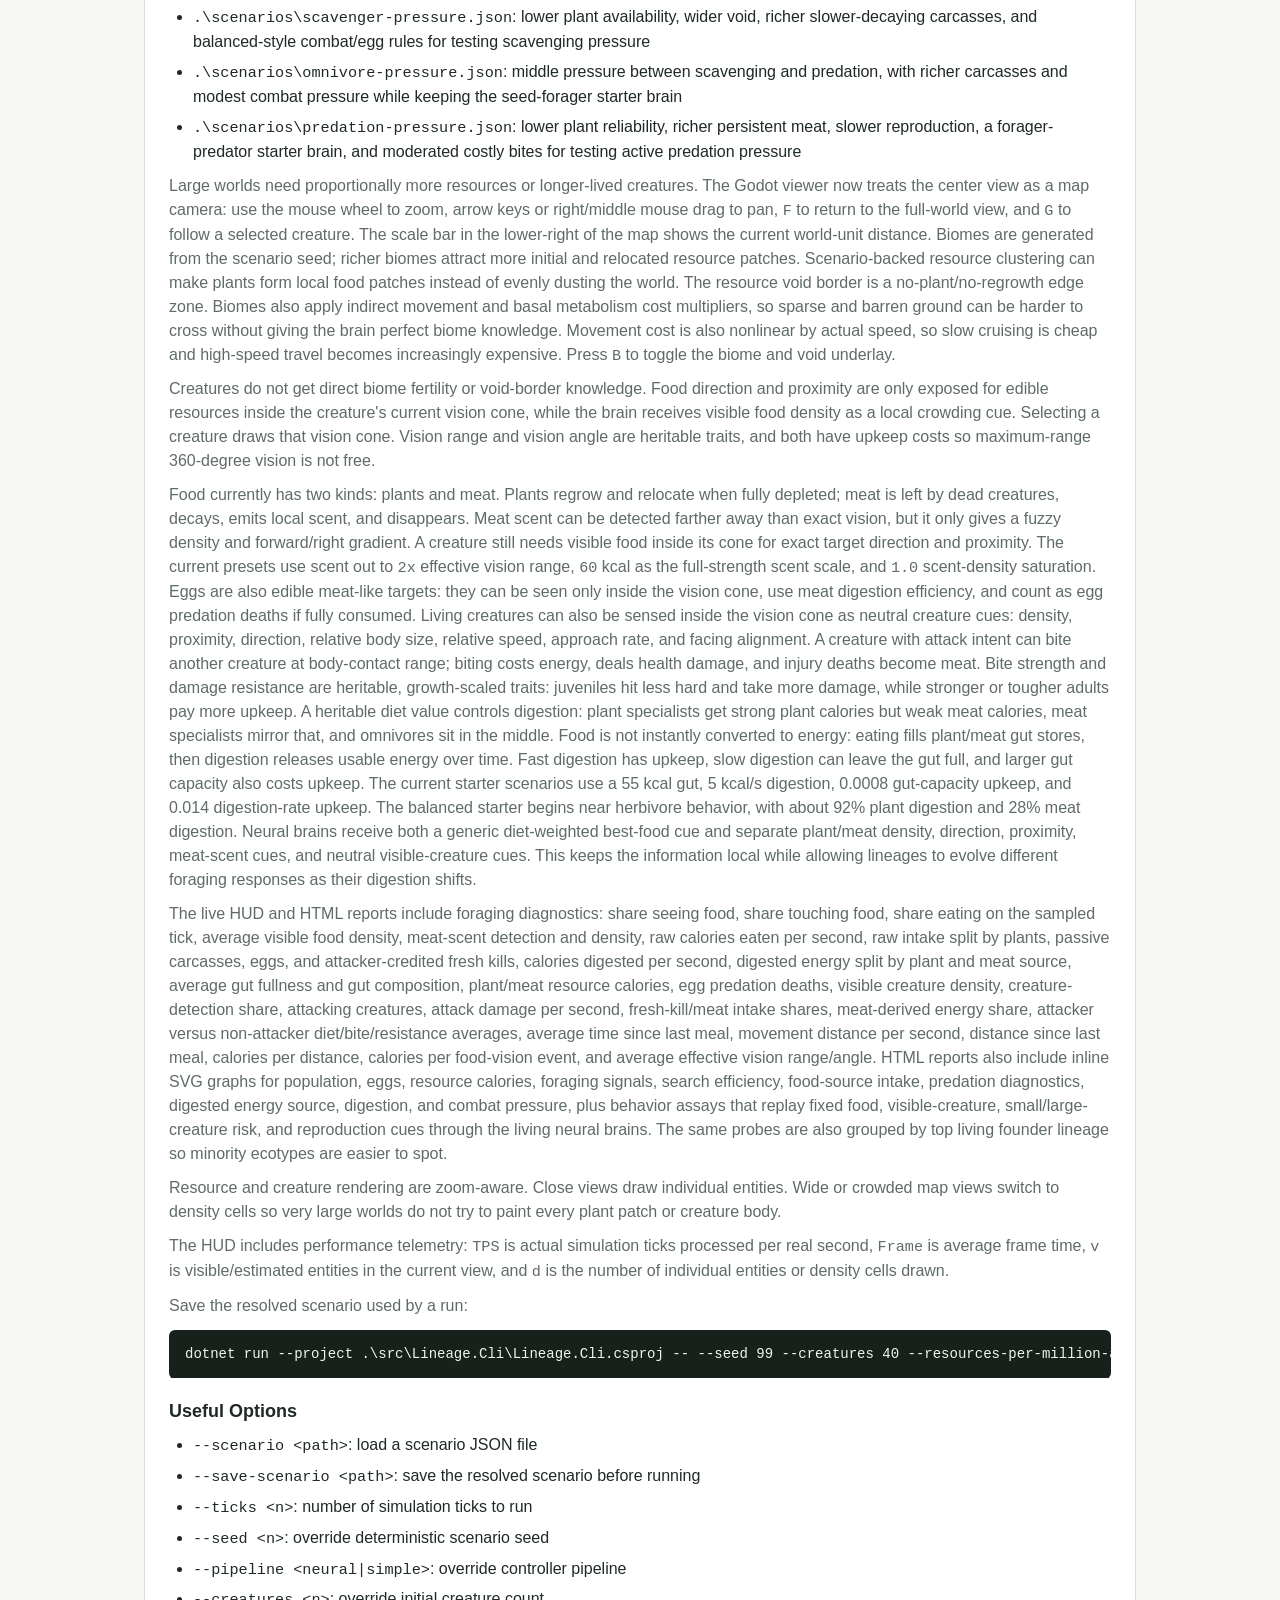
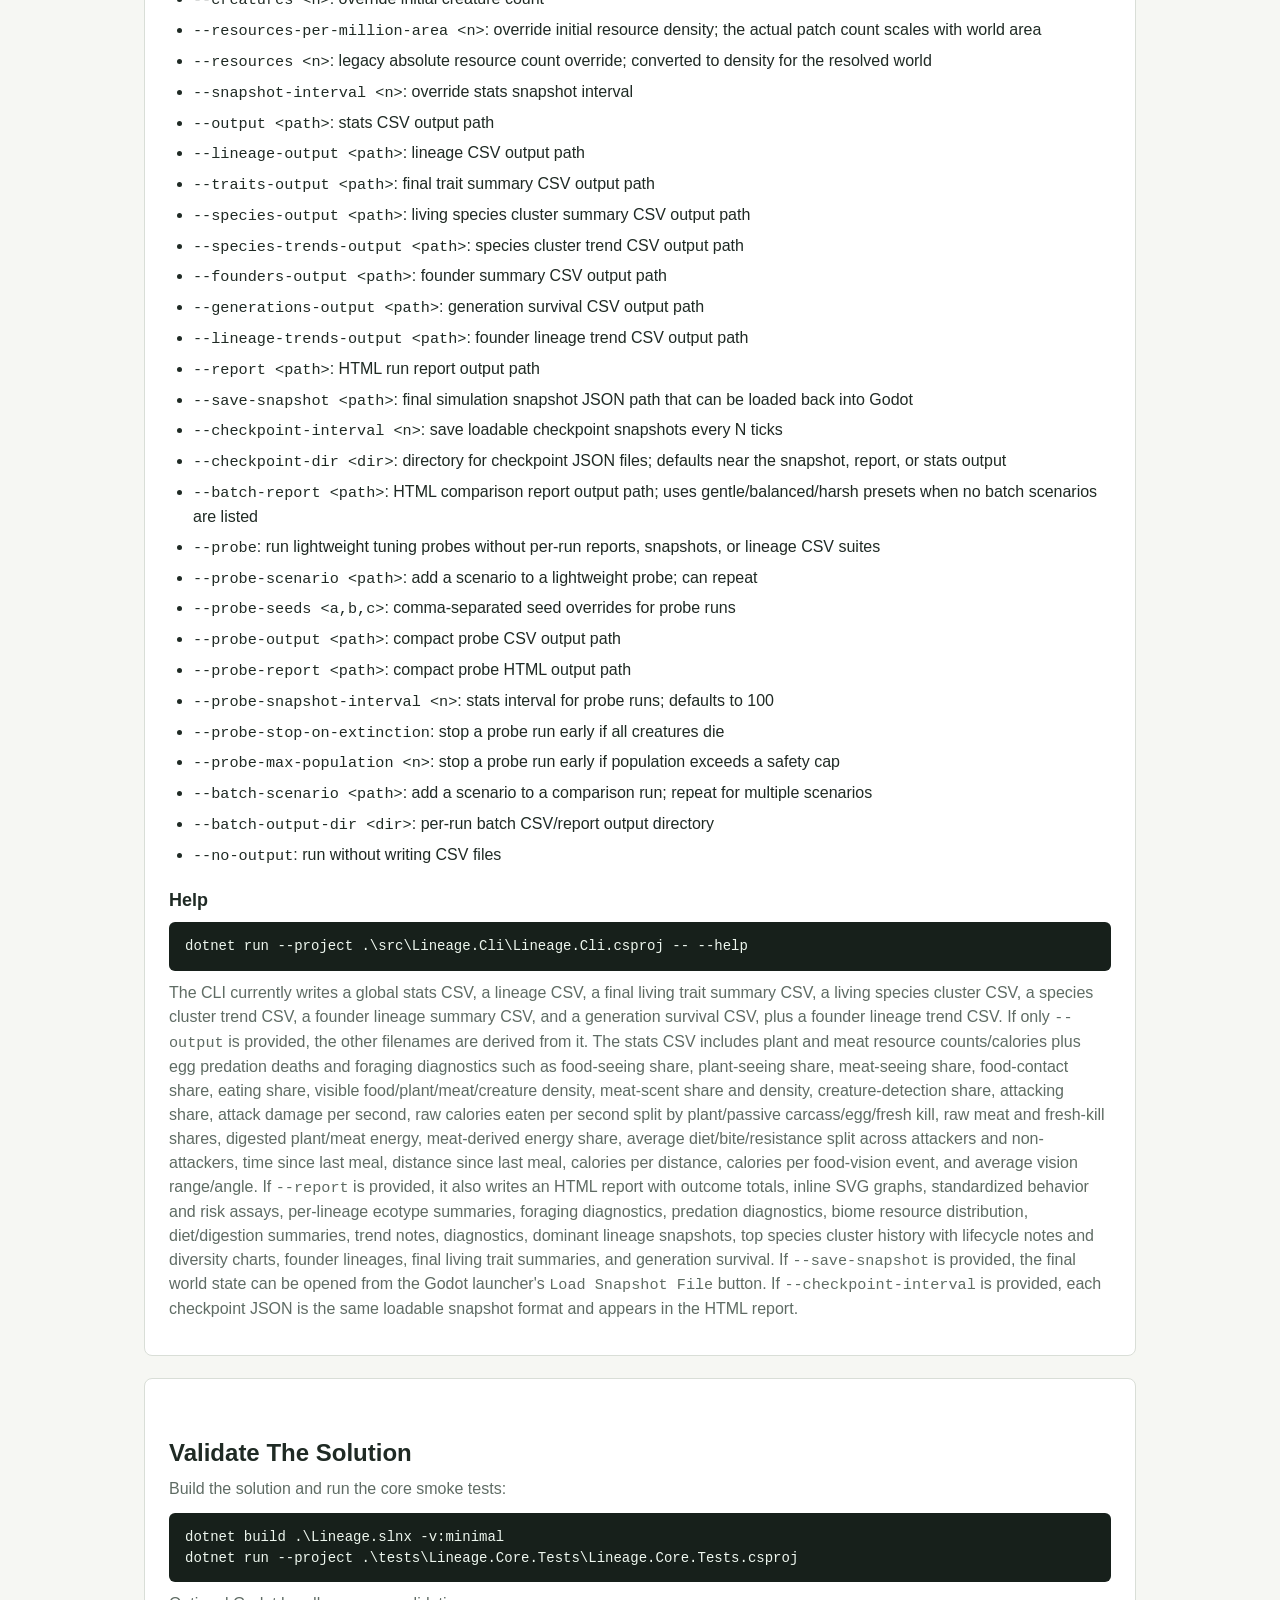
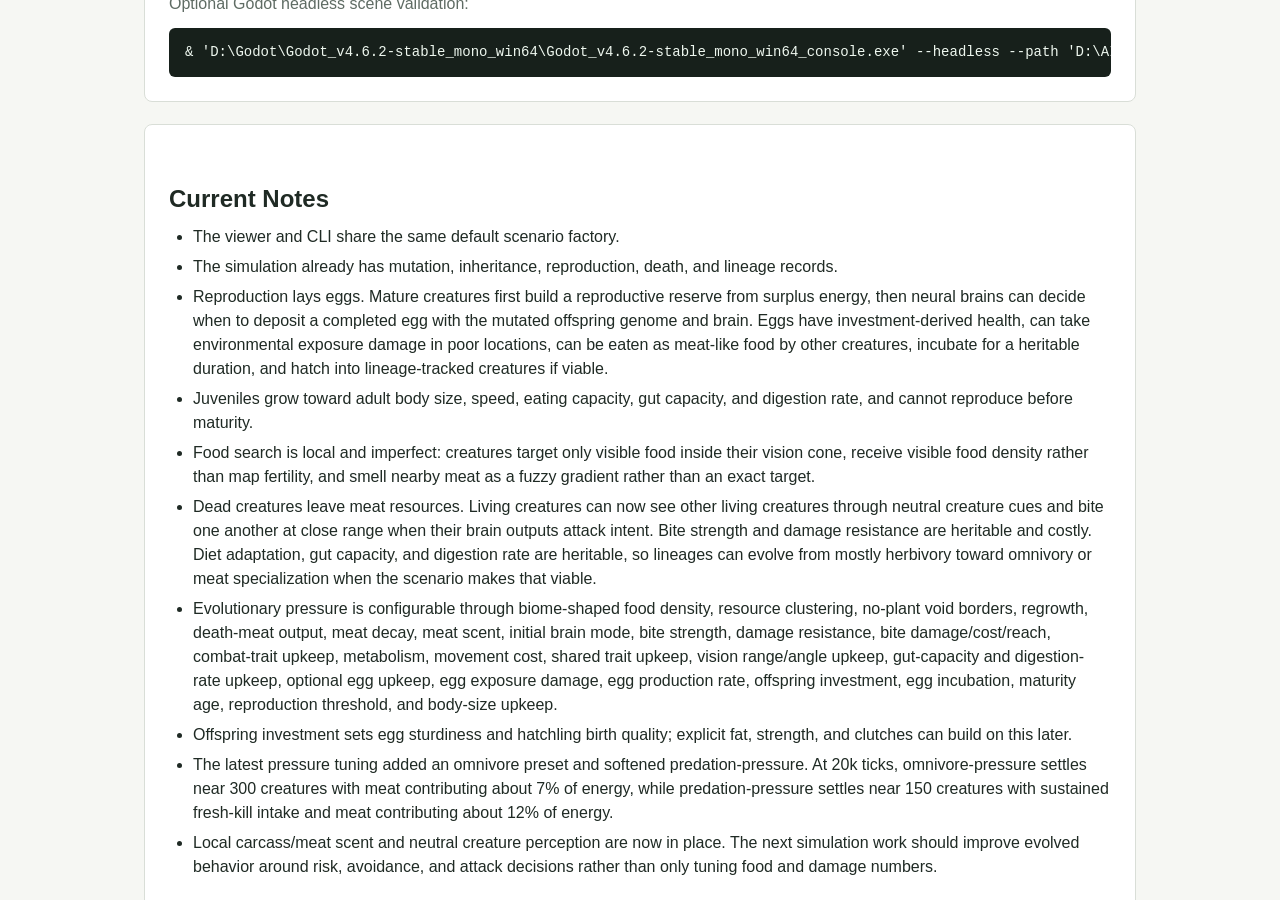
==== commit abbd332e: "Polish Godot grab and sense overlays" ====
--- a/GETTING_STARTED.html
+++ b/GETTING_STARTED.html
@@ -190,6 +190,10 @@
 
     <section>
       <h2>Run The Godot Viewer</h2>
+      <p>For the faster Release viewer path, double-click <code>Launch-GodotRelease.cmd</code>, or build and launch from the repo root:</p>
+      <pre><code>.\Launch-GodotRelease.ps1</code></pre>
+
+      <p>For editor debugging, use the normal Godot editor path:</p>
       <ol>
         <li>Launch the Godot .NET editor:</li>
       </ol>
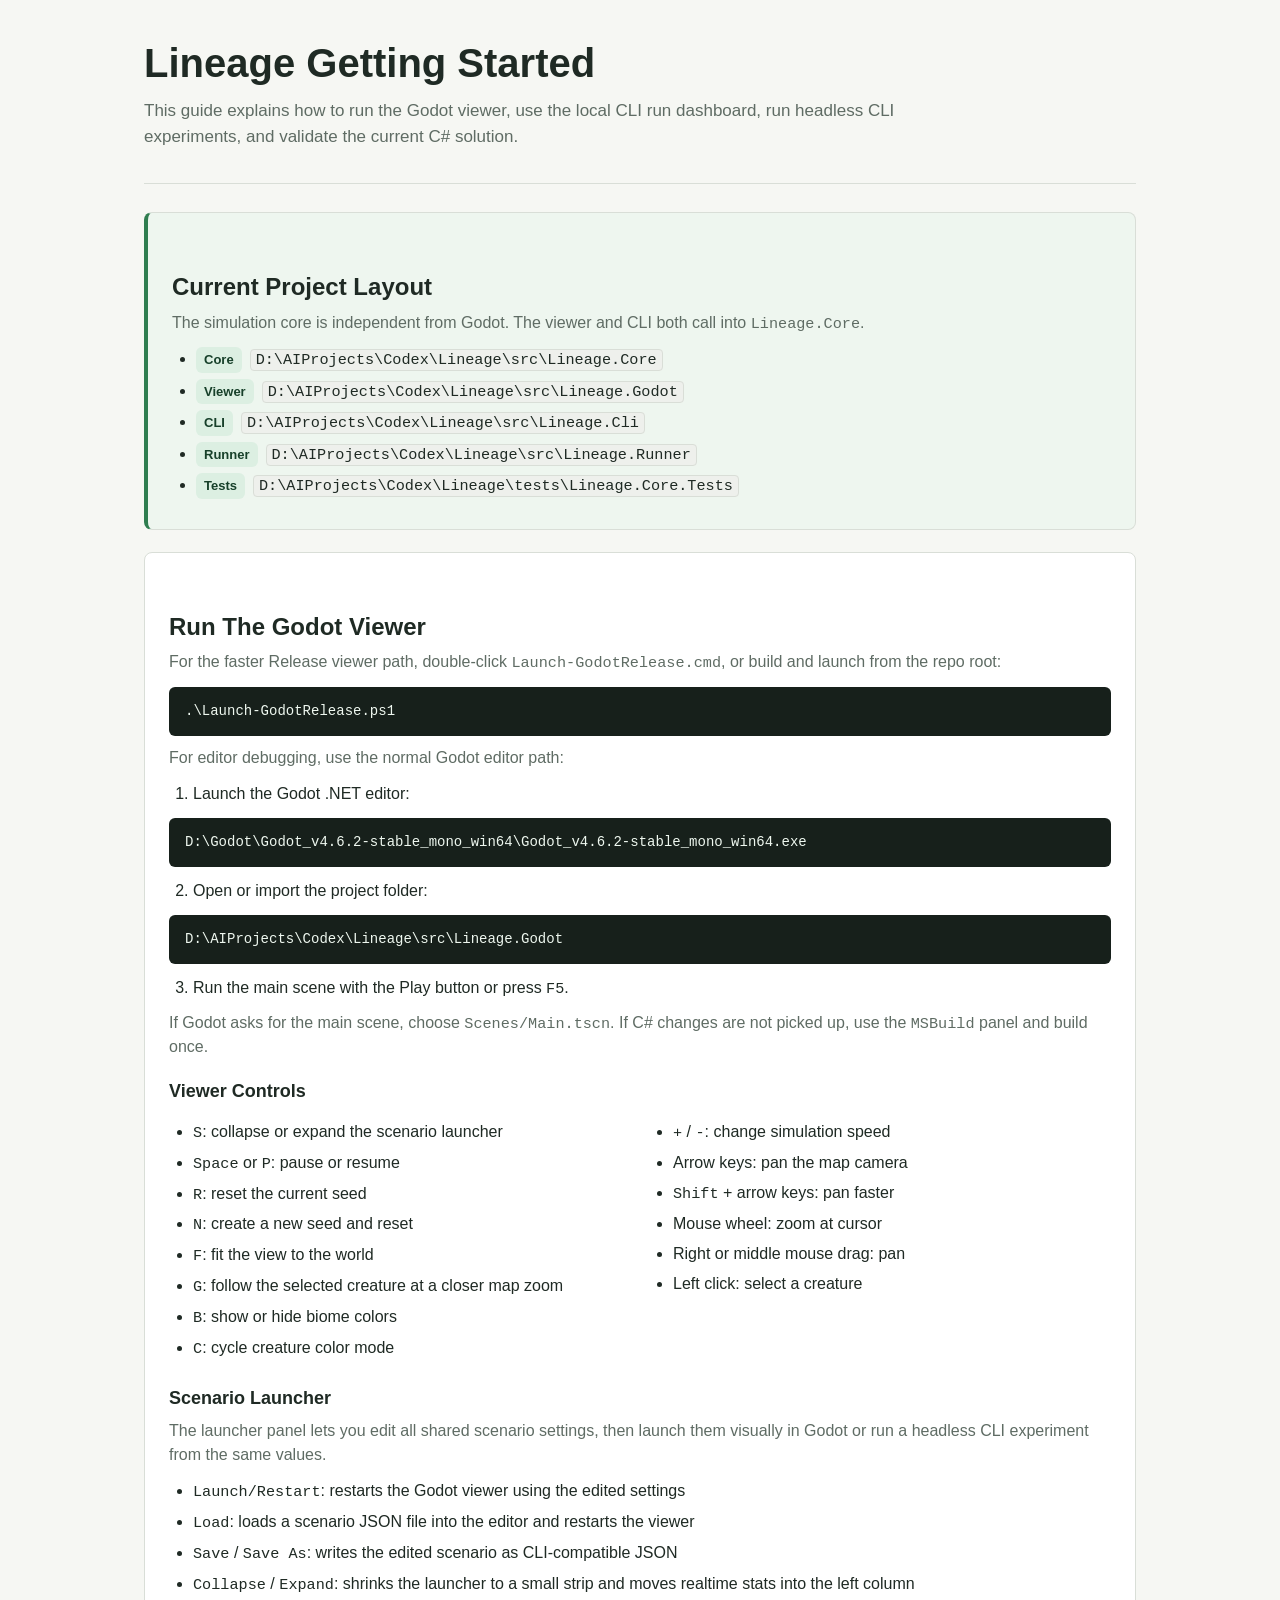
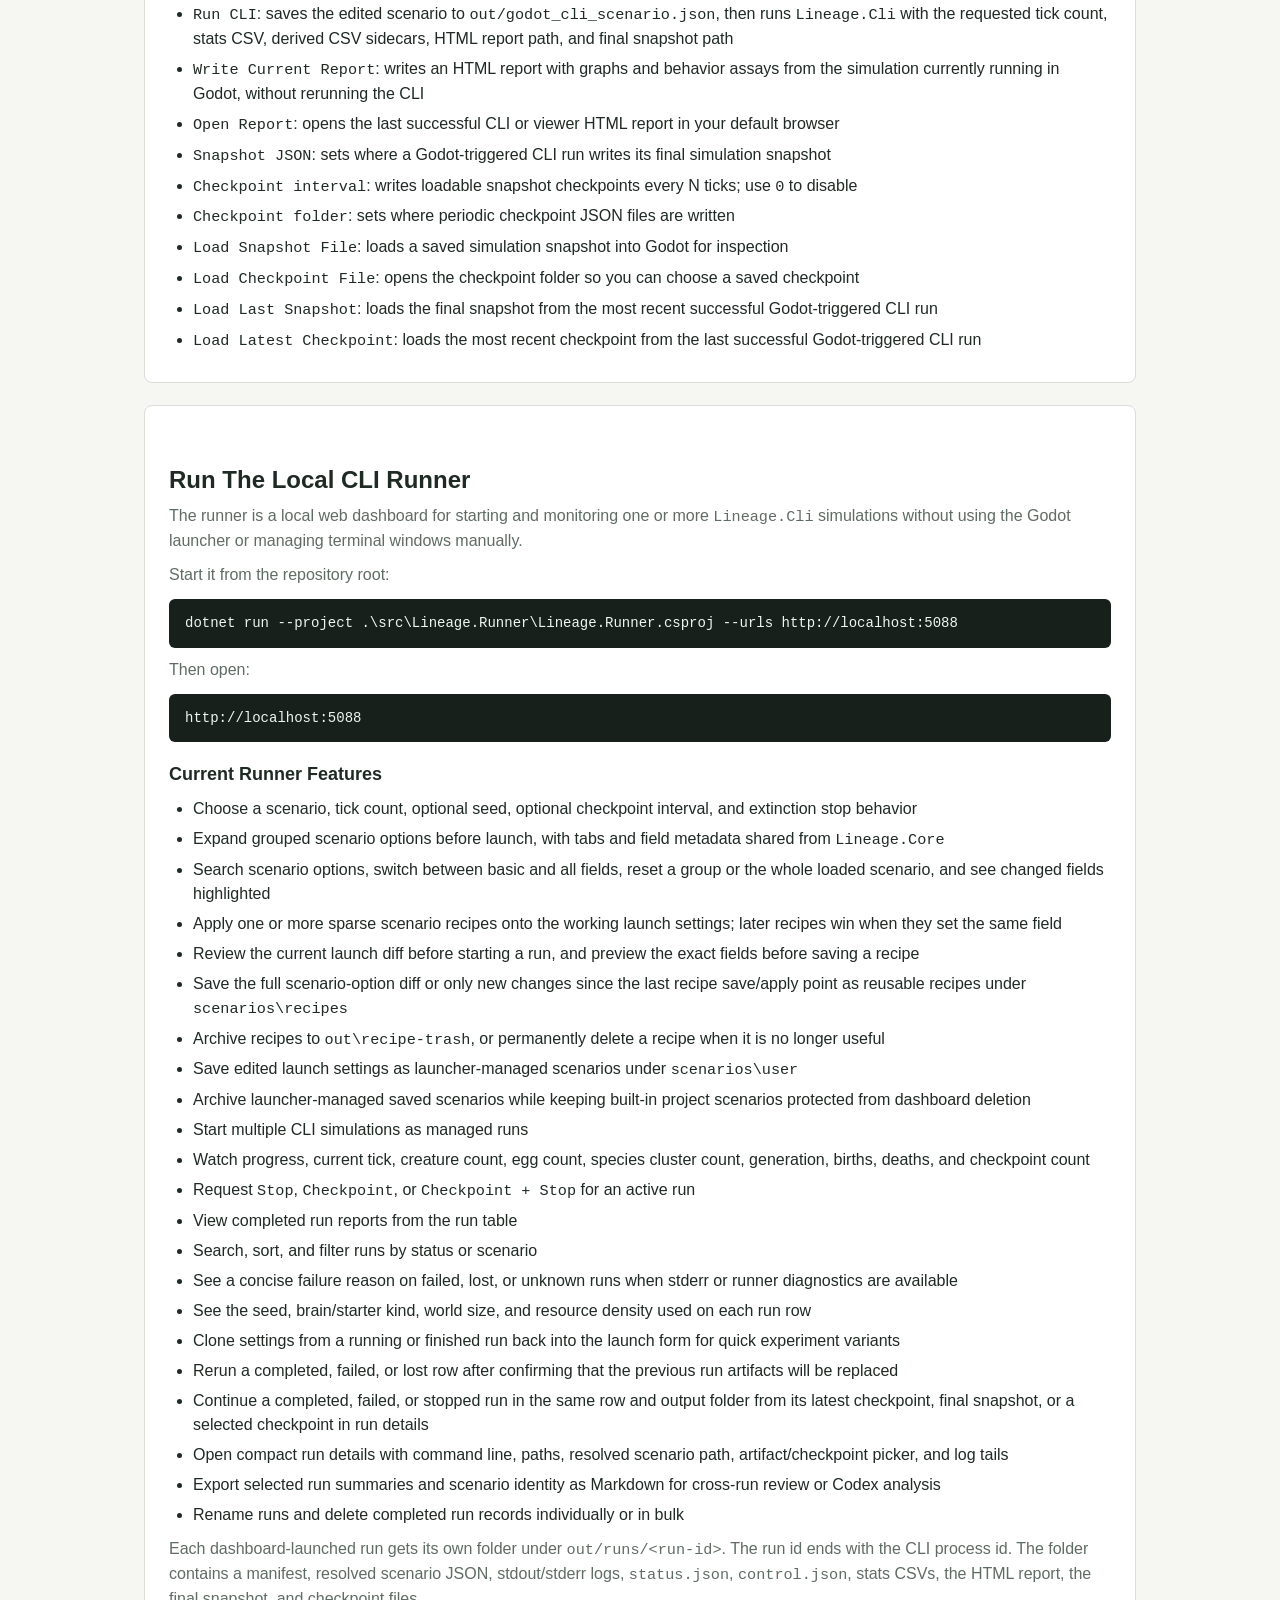
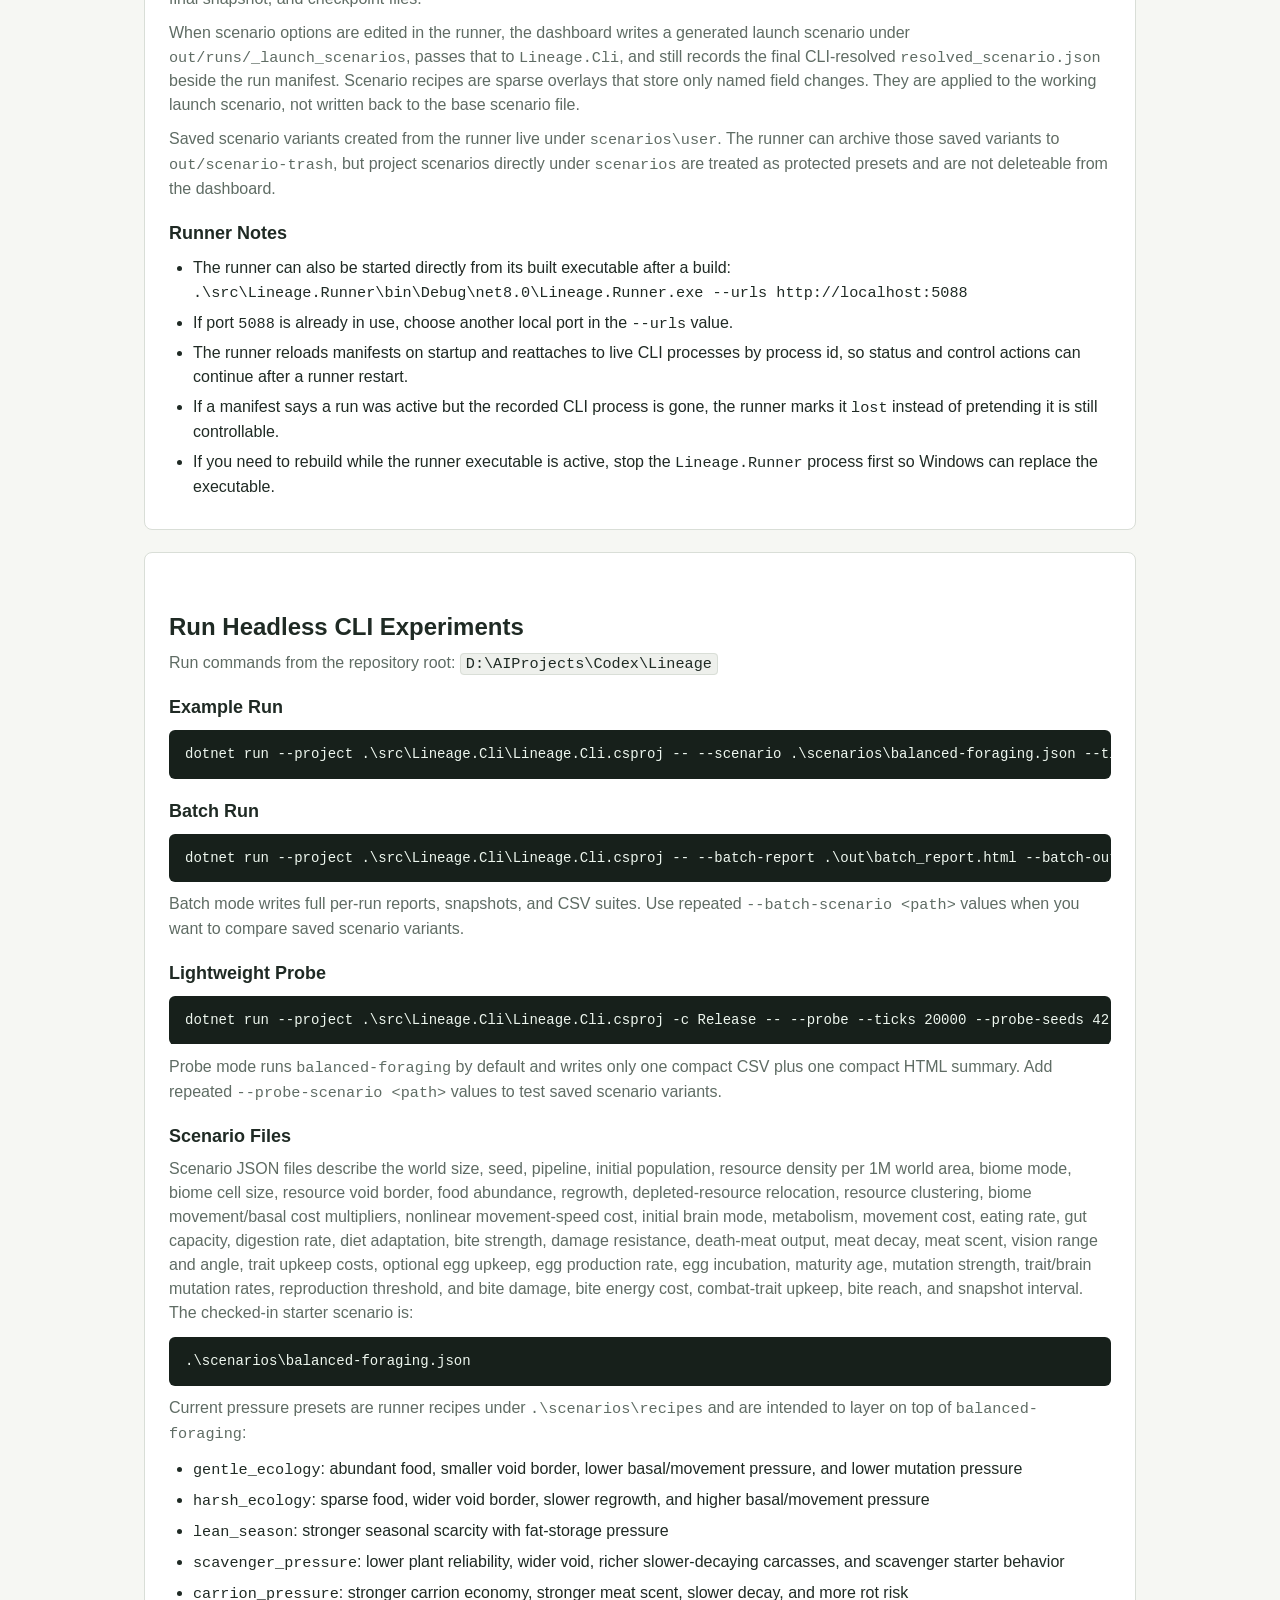
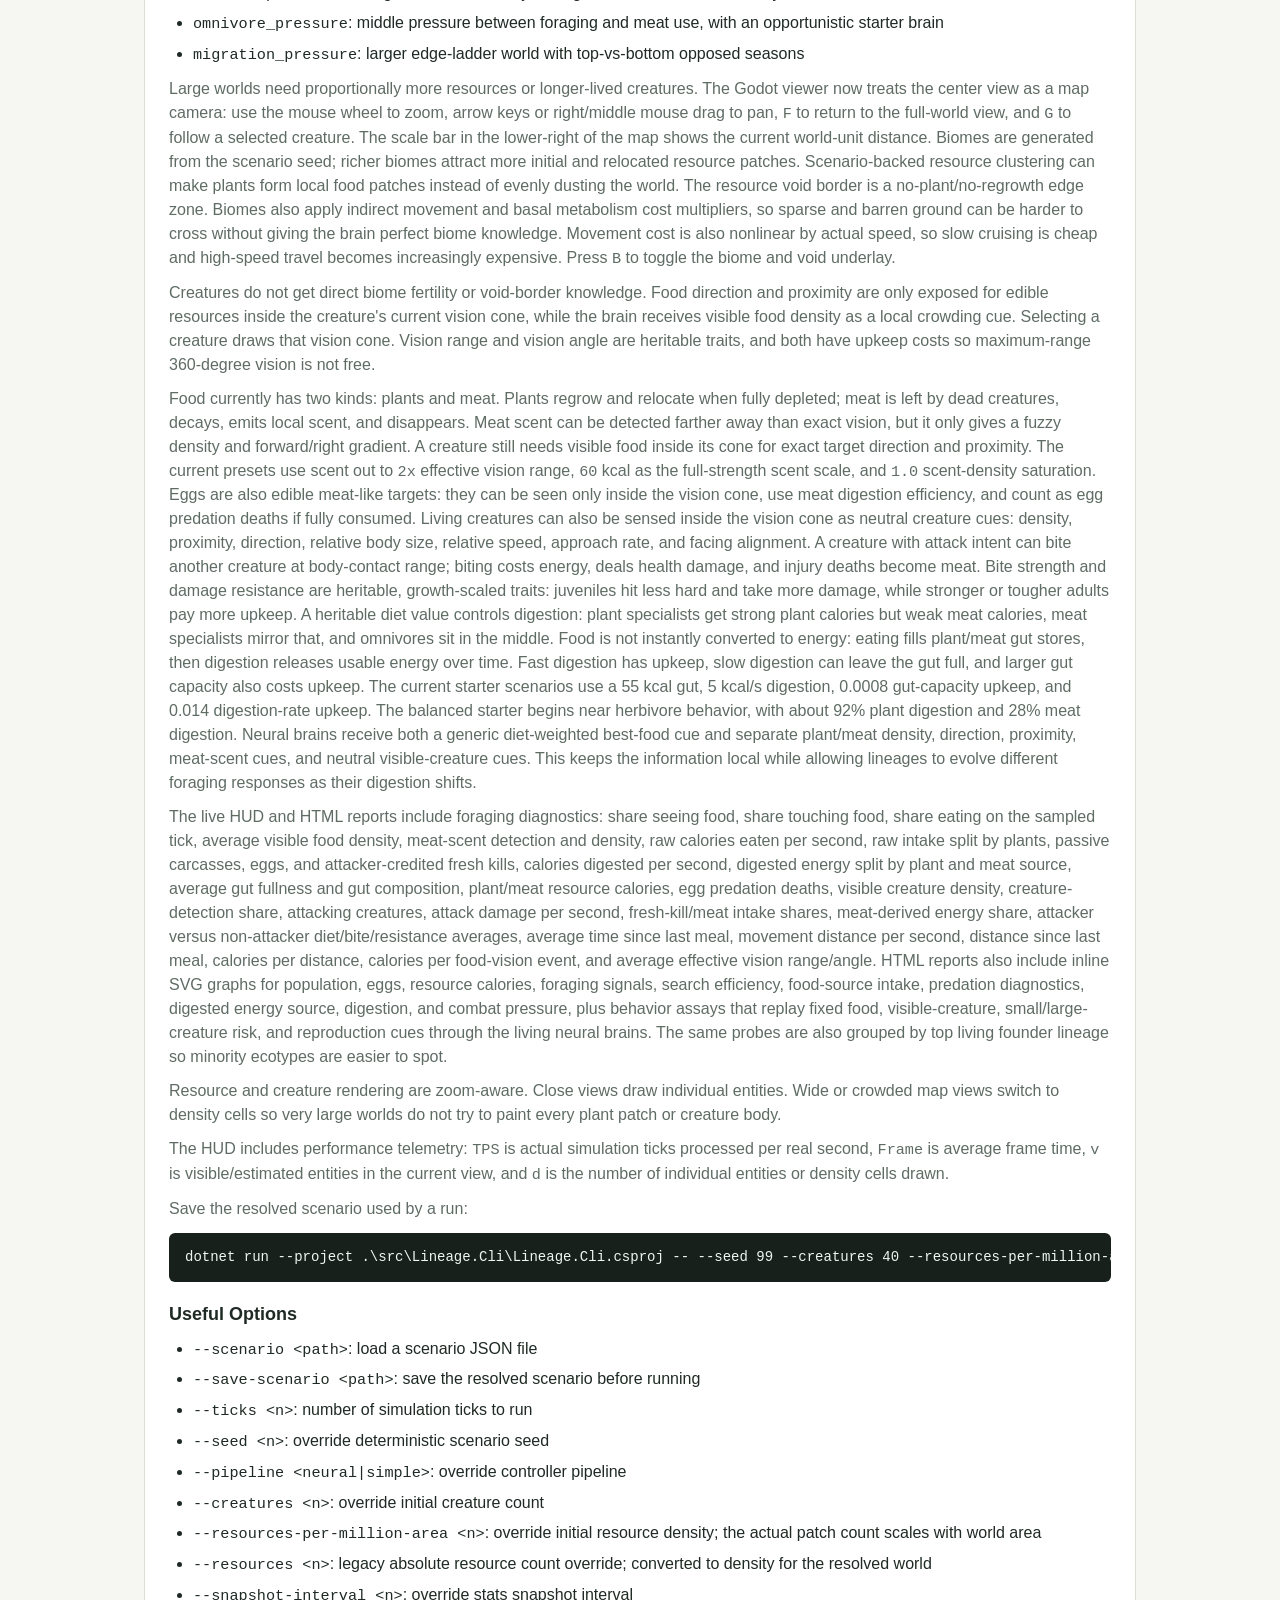
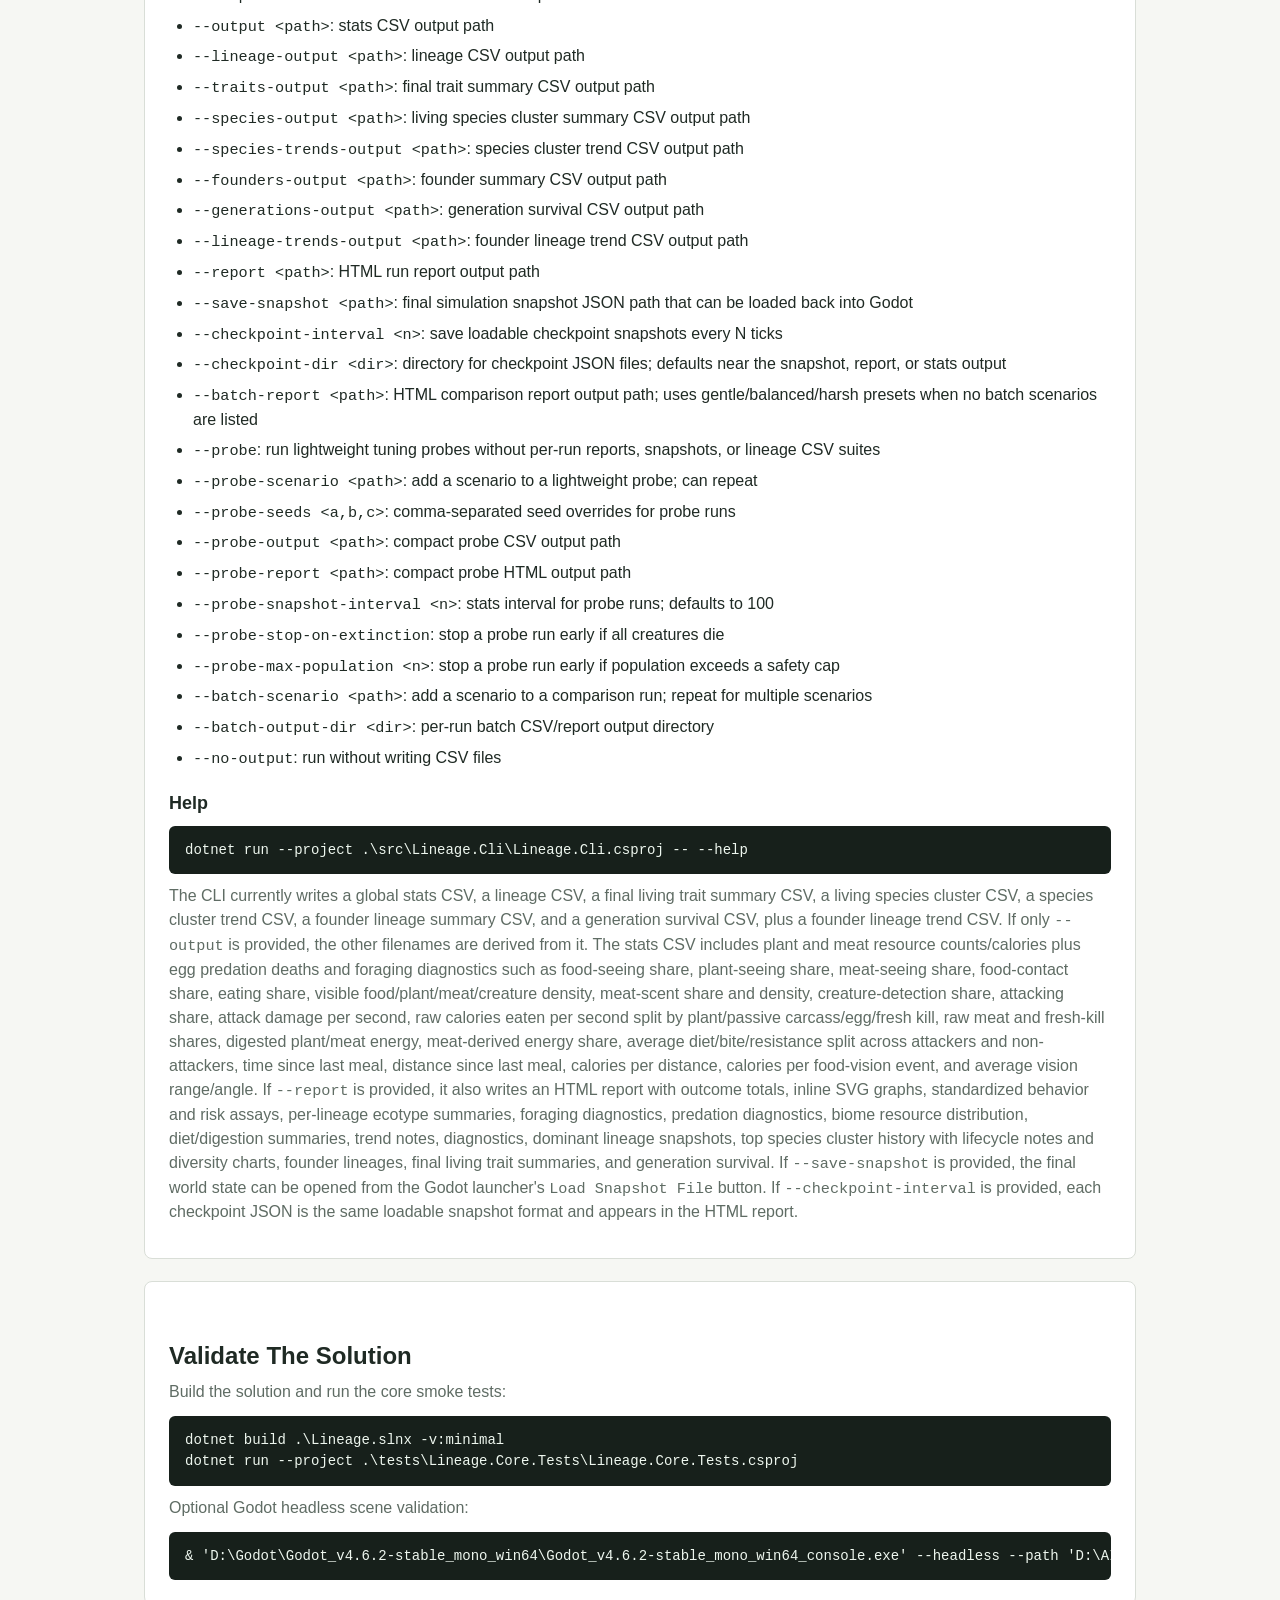
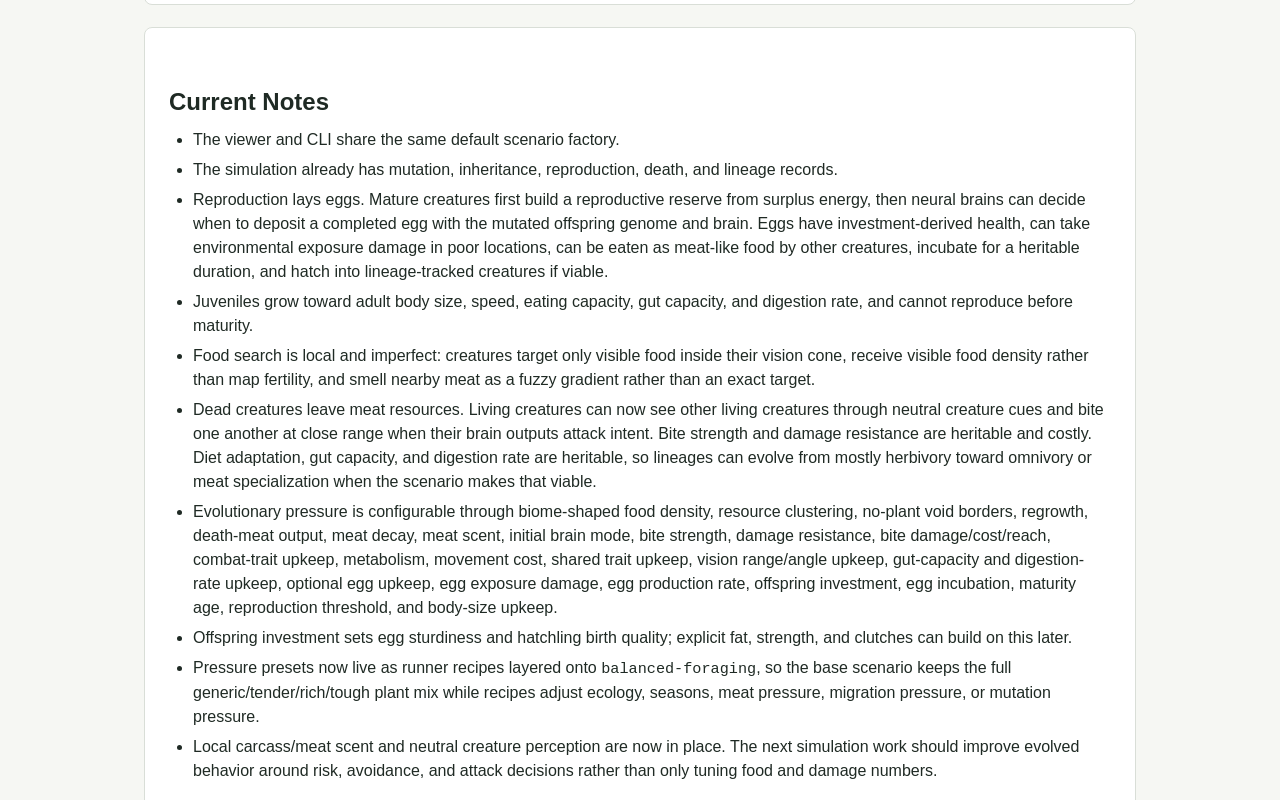
==== commit c39fdd94: "Consolidate starter catalog and scenarios" ====
--- a/GETTING_STARTED.html
+++ b/GETTING_STARTED.html
@@ -335,18 +335,18 @@
       <h3>Example Run</h3>
       <pre><code>dotnet run --project .\src\Lineage.Cli\Lineage.Cli.csproj -- --scenario .\scenarios\balanced-foraging.json --ticks 20000 --seed 42 --output .\out\seed42_stats.csv --report .\out\seed42_report.html --save-snapshot .\out\seed42_snapshot.json --checkpoint-interval 5000 --checkpoint-dir .\out\seed42_checkpoints</code></pre>
 
-      <h3>Preset Comparison</h3>
-      <pre><code>dotnet run --project .\src\Lineage.Cli\Lineage.Cli.csproj -- --batch-report .\out\preset_comparison.html --batch-output-dir .\out\preset_comparison --ticks 20000 --seed 42</code></pre>
-      <p>
-        Batch comparison writes full per-run reports, snapshots, and CSV suites. Use it when a run deserves
-        deep inspection or you want loadable snapshots.
+      <h3>Batch Run</h3>
+      <pre><code>dotnet run --project .\src\Lineage.Cli\Lineage.Cli.csproj -- --batch-report .\out\batch_report.html --batch-output-dir .\out\batch_run --ticks 20000 --seed 42</code></pre>
+      <p>
+        Batch mode writes full per-run reports, snapshots, and CSV suites. Use repeated
+        <code>--batch-scenario &lt;path&gt;</code> values when you want to compare saved scenario variants.
       </p>
 
       <h3>Lightweight Probe</h3>
       <pre><code>dotnet run --project .\src\Lineage.Cli\Lineage.Cli.csproj -c Release -- --probe --ticks 20000 --probe-seeds 42,43,44 --probe-output .\out\probe_summary.csv --probe-report .\out\probe_summary.html --probe-stop-on-extinction --probe-max-population 5000</code></pre>
       <p>
-        Probe mode runs the current pressure presets by default and writes only one compact CSV plus one compact
-        HTML summary. Add repeated <code>--probe-scenario &lt;path&gt;</code> values to test a smaller scenario set.
+        Probe mode runs <code>balanced-foraging</code> by default and writes only one compact CSV plus one compact
+        HTML summary. Add repeated <code>--probe-scenario &lt;path&gt;</code> values to test saved scenario variants.
       </p>
 
       <h3>Scenario Files</h3>
@@ -355,18 +355,18 @@
         population, resource density per 1M world area, biome mode, biome cell size, resource void border,
         food abundance, regrowth, depleted-resource relocation, resource clustering, biome movement/basal cost multipliers, nonlinear movement-speed cost, initial brain mode, metabolism, movement cost, eating rate,
         gut capacity, digestion rate, diet adaptation, bite strength, damage resistance, death-meat output, meat decay, meat scent, vision range and angle, trait upkeep costs, optional egg upkeep, egg production rate, egg incubation, maturity age, mutation strength, trait/brain mutation rates, reproduction threshold, and
-        bite damage, bite energy cost, combat-trait upkeep, bite reach, and snapshot interval. The current starter scenario is:
-      </p>
-      <p>The saved starter and pressure preset scenarios currently use a <code>2000 x 2000</code> world.</p>
+        bite damage, bite energy cost, combat-trait upkeep, bite reach, and snapshot interval. The checked-in starter scenario is:
+      </p>
       <pre><code>.\scenarios\balanced-foraging.json</code></pre>
-      <p>Current pressure presets:</p>
-      <ul>
-        <li><code>.\scenarios\gentle-foraging.json</code>: abundant food, smaller void border, lower basal/movement pressure, and moderate reproduction delay</li>
-        <li><code>.\scenarios\balanced-foraging.json</code>: baseline food, void border, energy pressure, longer maturity, and higher reproduction threshold</li>
-        <li><code>.\scenarios\harsh-foraging.json</code>: sparse food, wider void border, slower regrowth, and higher basal/movement pressure</li>
-        <li><code>.\scenarios\scavenger-pressure.json</code>: lower plant availability, wider void, richer slower-decaying carcasses, and balanced-style combat/egg rules for testing scavenging pressure</li>
-        <li><code>.\scenarios\omnivore-pressure.json</code>: middle pressure between scavenging and predation, with richer carcasses and modest combat pressure while keeping the seed-forager starter brain</li>
-        <li><code>.\scenarios\predation-pressure.json</code>: lower plant reliability, richer persistent meat, slower reproduction, a forager-predator starter brain, and moderated costly bites for testing active predation pressure</li>
+      <p>Current pressure presets are runner recipes under <code>.\scenarios\recipes</code> and are intended to layer on top of <code>balanced-foraging</code>:</p>
+      <ul>
+        <li><code>gentle_ecology</code>: abundant food, smaller void border, lower basal/movement pressure, and lower mutation pressure</li>
+        <li><code>harsh_ecology</code>: sparse food, wider void border, slower regrowth, and higher basal/movement pressure</li>
+        <li><code>lean_season</code>: stronger seasonal scarcity with fat-storage pressure</li>
+        <li><code>scavenger_pressure</code>: lower plant reliability, wider void, richer slower-decaying carcasses, and scavenger starter behavior</li>
+        <li><code>carrion_pressure</code>: stronger carrion economy, stronger meat scent, slower decay, and more rot risk</li>
+        <li><code>omnivore_pressure</code>: middle pressure between foraging and meat use, with an opportunistic starter brain</li>
+        <li><code>migration_pressure</code>: larger edge-ladder world with top-vs-bottom opposed seasons</li>
       </ul>
 
       <p>
@@ -543,7 +543,7 @@
         <li>Dead creatures leave meat resources. Living creatures can now see other living creatures through neutral creature cues and bite one another at close range when their brain outputs attack intent. Bite strength and damage resistance are heritable and costly. Diet adaptation, gut capacity, and digestion rate are heritable, so lineages can evolve from mostly herbivory toward omnivory or meat specialization when the scenario makes that viable.</li>
         <li>Evolutionary pressure is configurable through biome-shaped food density, resource clustering, no-plant void borders, regrowth, death-meat output, meat decay, meat scent, initial brain mode, bite strength, damage resistance, bite damage/cost/reach, combat-trait upkeep, metabolism, movement cost, shared trait upkeep, vision range/angle upkeep, gut-capacity and digestion-rate upkeep, optional egg upkeep, egg exposure damage, egg production rate, offspring investment, egg incubation, maturity age, reproduction threshold, and body-size upkeep.</li>
         <li>Offspring investment sets egg sturdiness and hatchling birth quality; explicit fat, strength, and clutches can build on this later.</li>
-        <li>The latest pressure tuning added an omnivore preset and softened predation-pressure. At 20k ticks, omnivore-pressure settles near 300 creatures with meat contributing about 7% of energy, while predation-pressure settles near 150 creatures with sustained fresh-kill intake and meat contributing about 12% of energy.</li>
+        <li>Pressure presets now live as runner recipes layered onto <code>balanced-foraging</code>, so the base scenario keeps the full generic/tender/rich/tough plant mix while recipes adjust ecology, seasons, meat pressure, migration pressure, or mutation pressure.</li>
         <li>Local carcass/meat scent and neutral creature perception are now in place. The next simulation work should improve evolved behavior around risk, avoidance, and attack decisions rather than only tuning food and damage numbers.</li>
       </ul>
     </section>
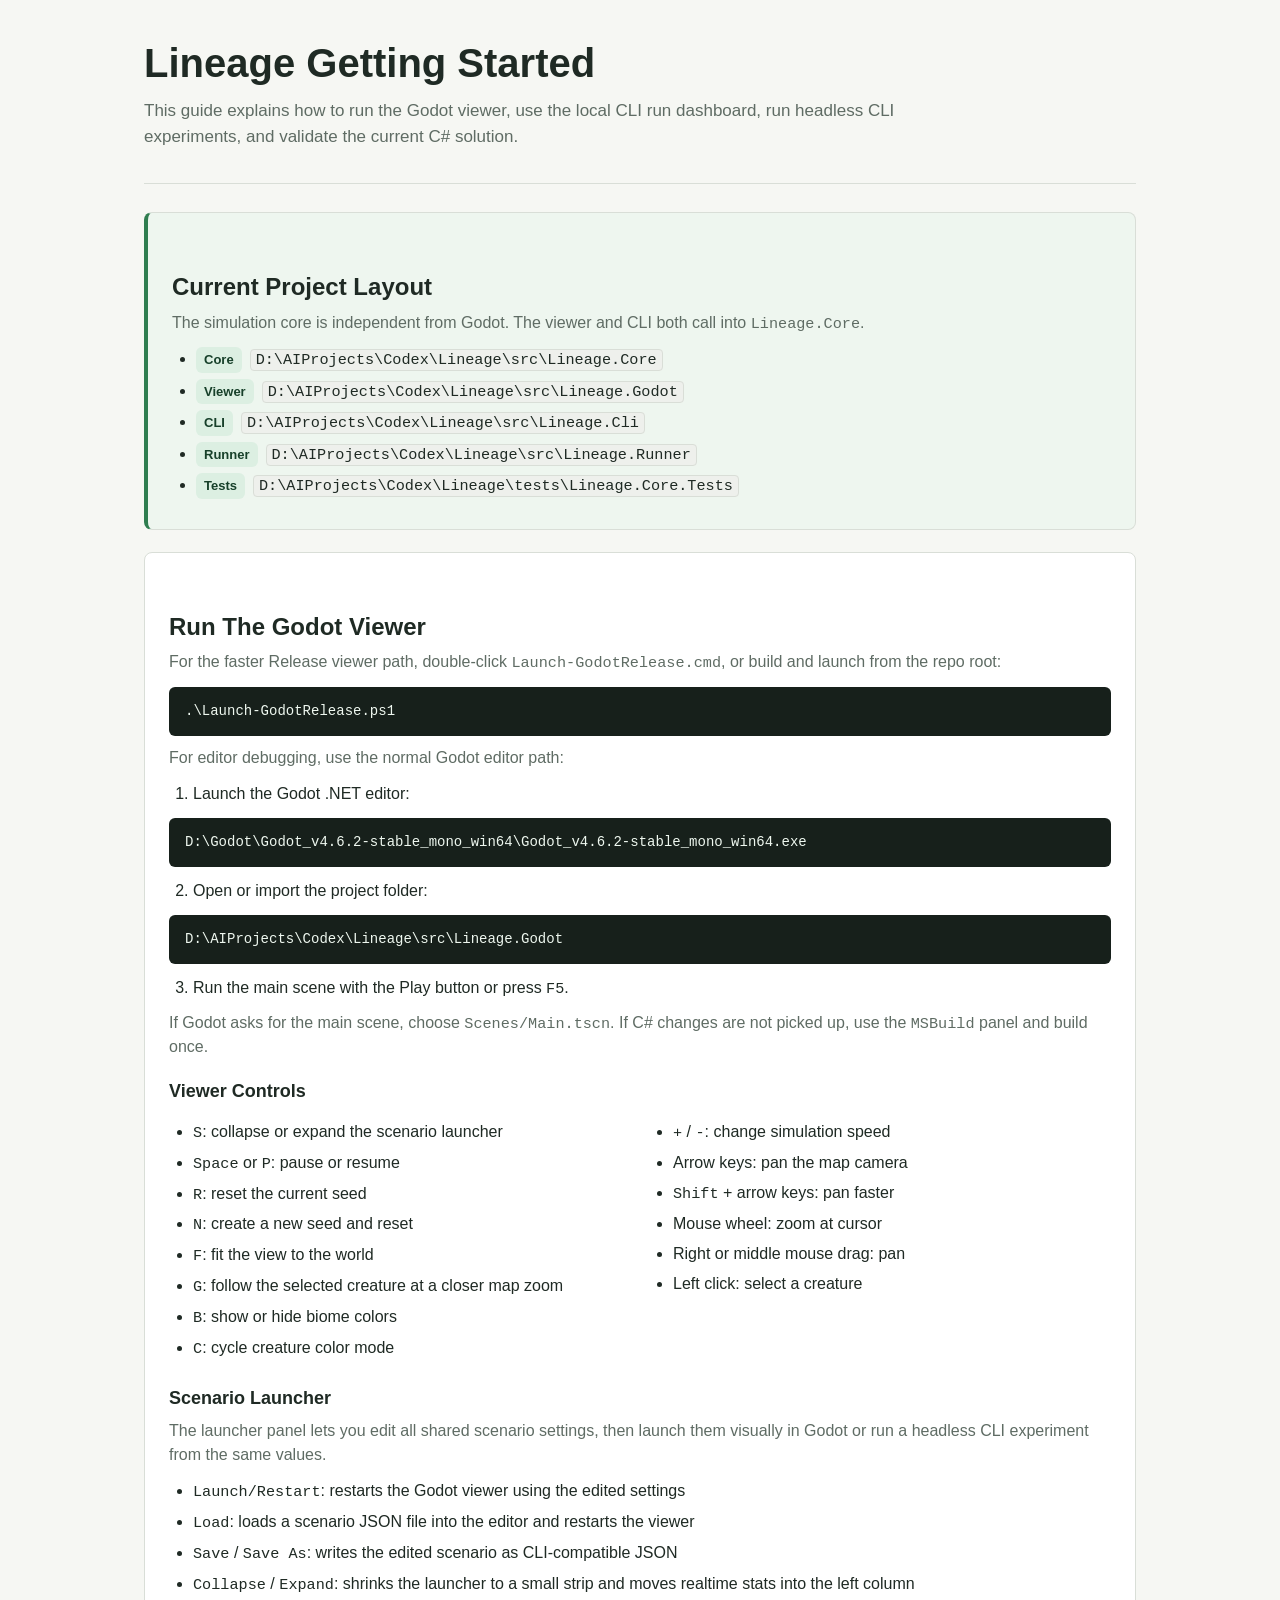
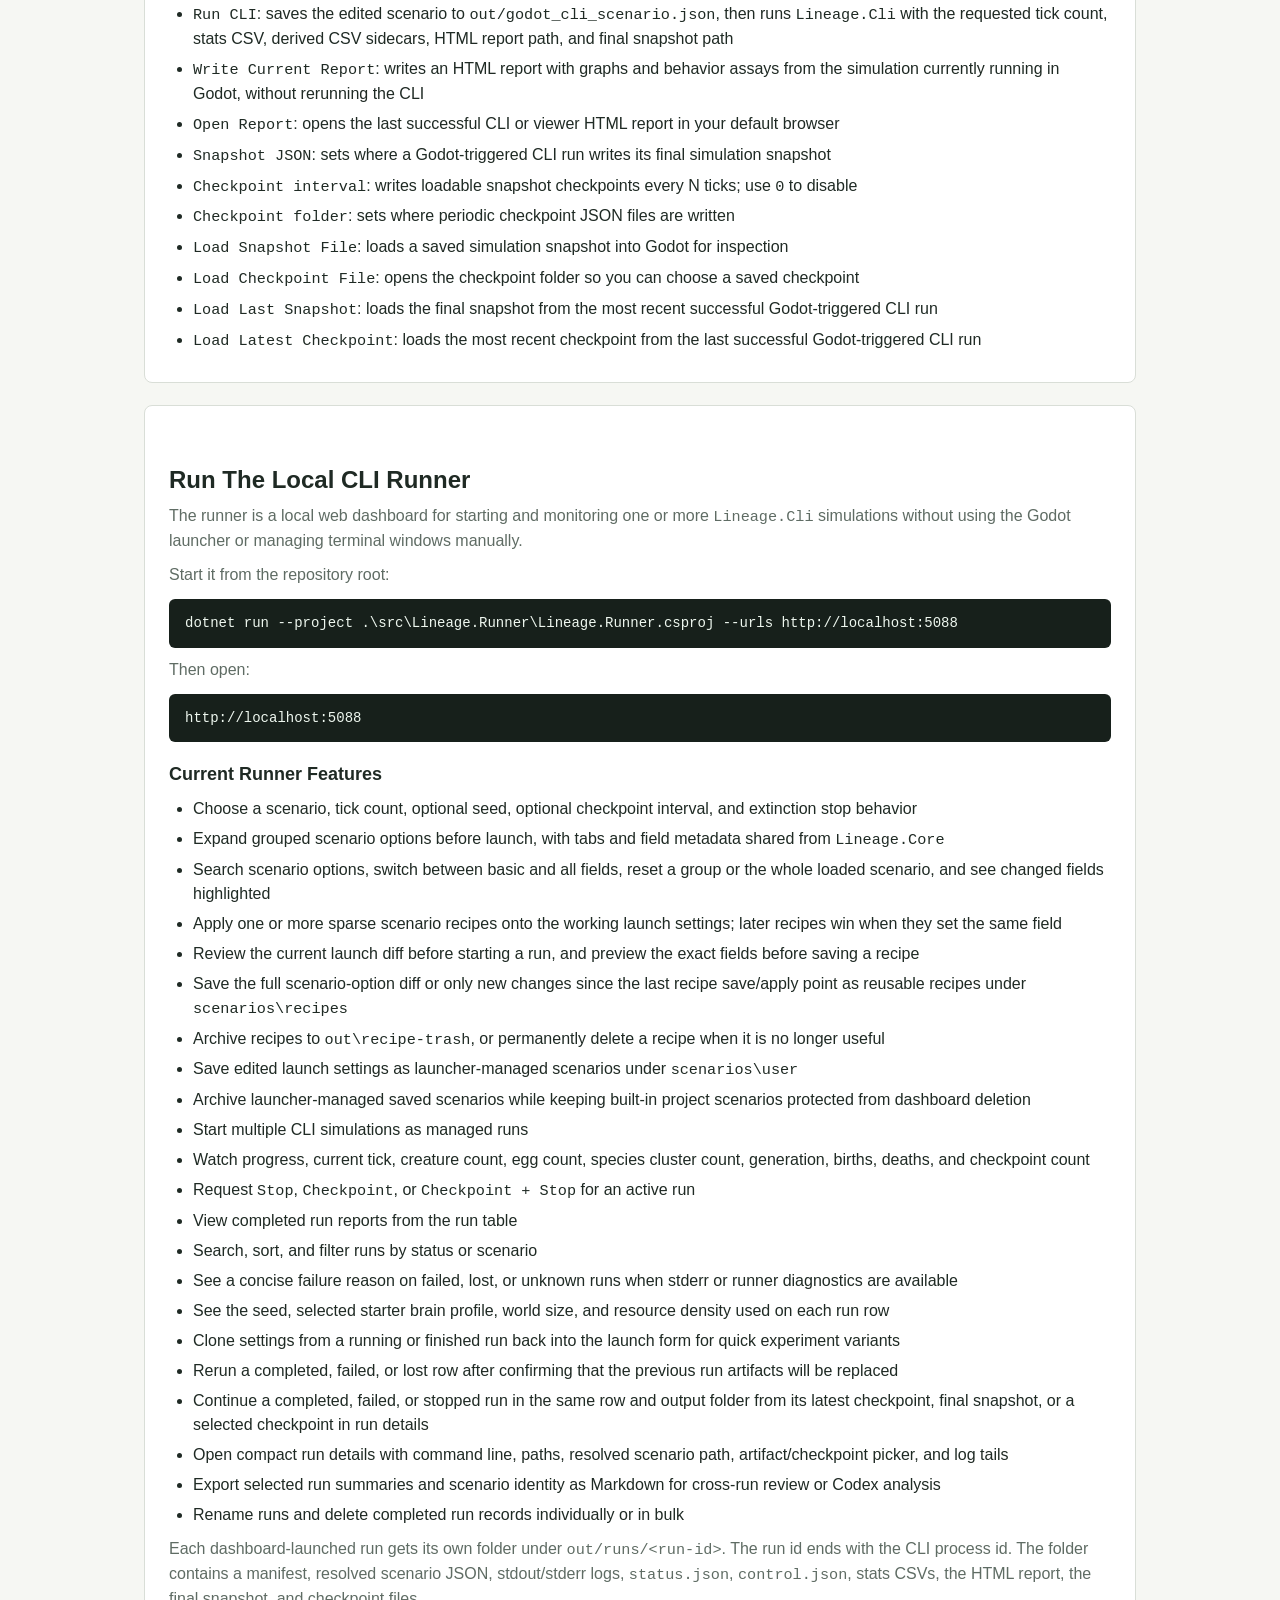
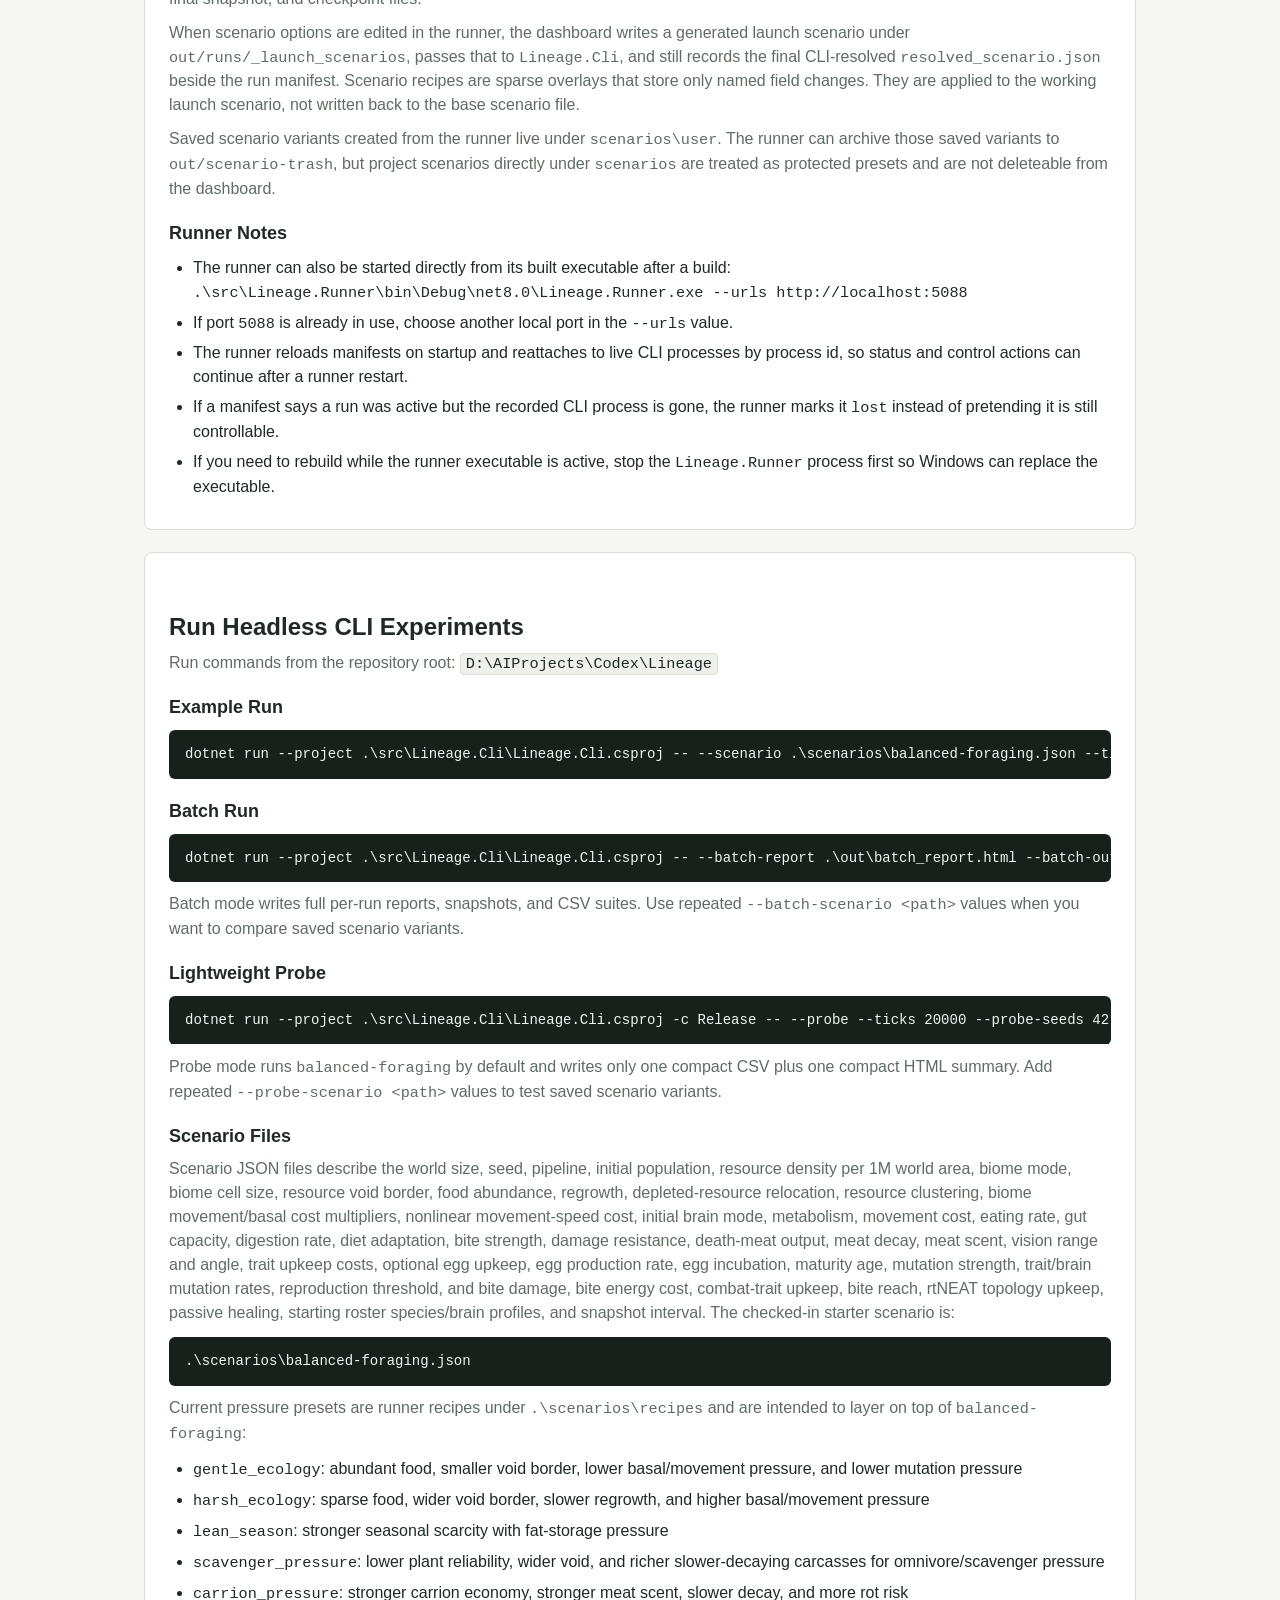
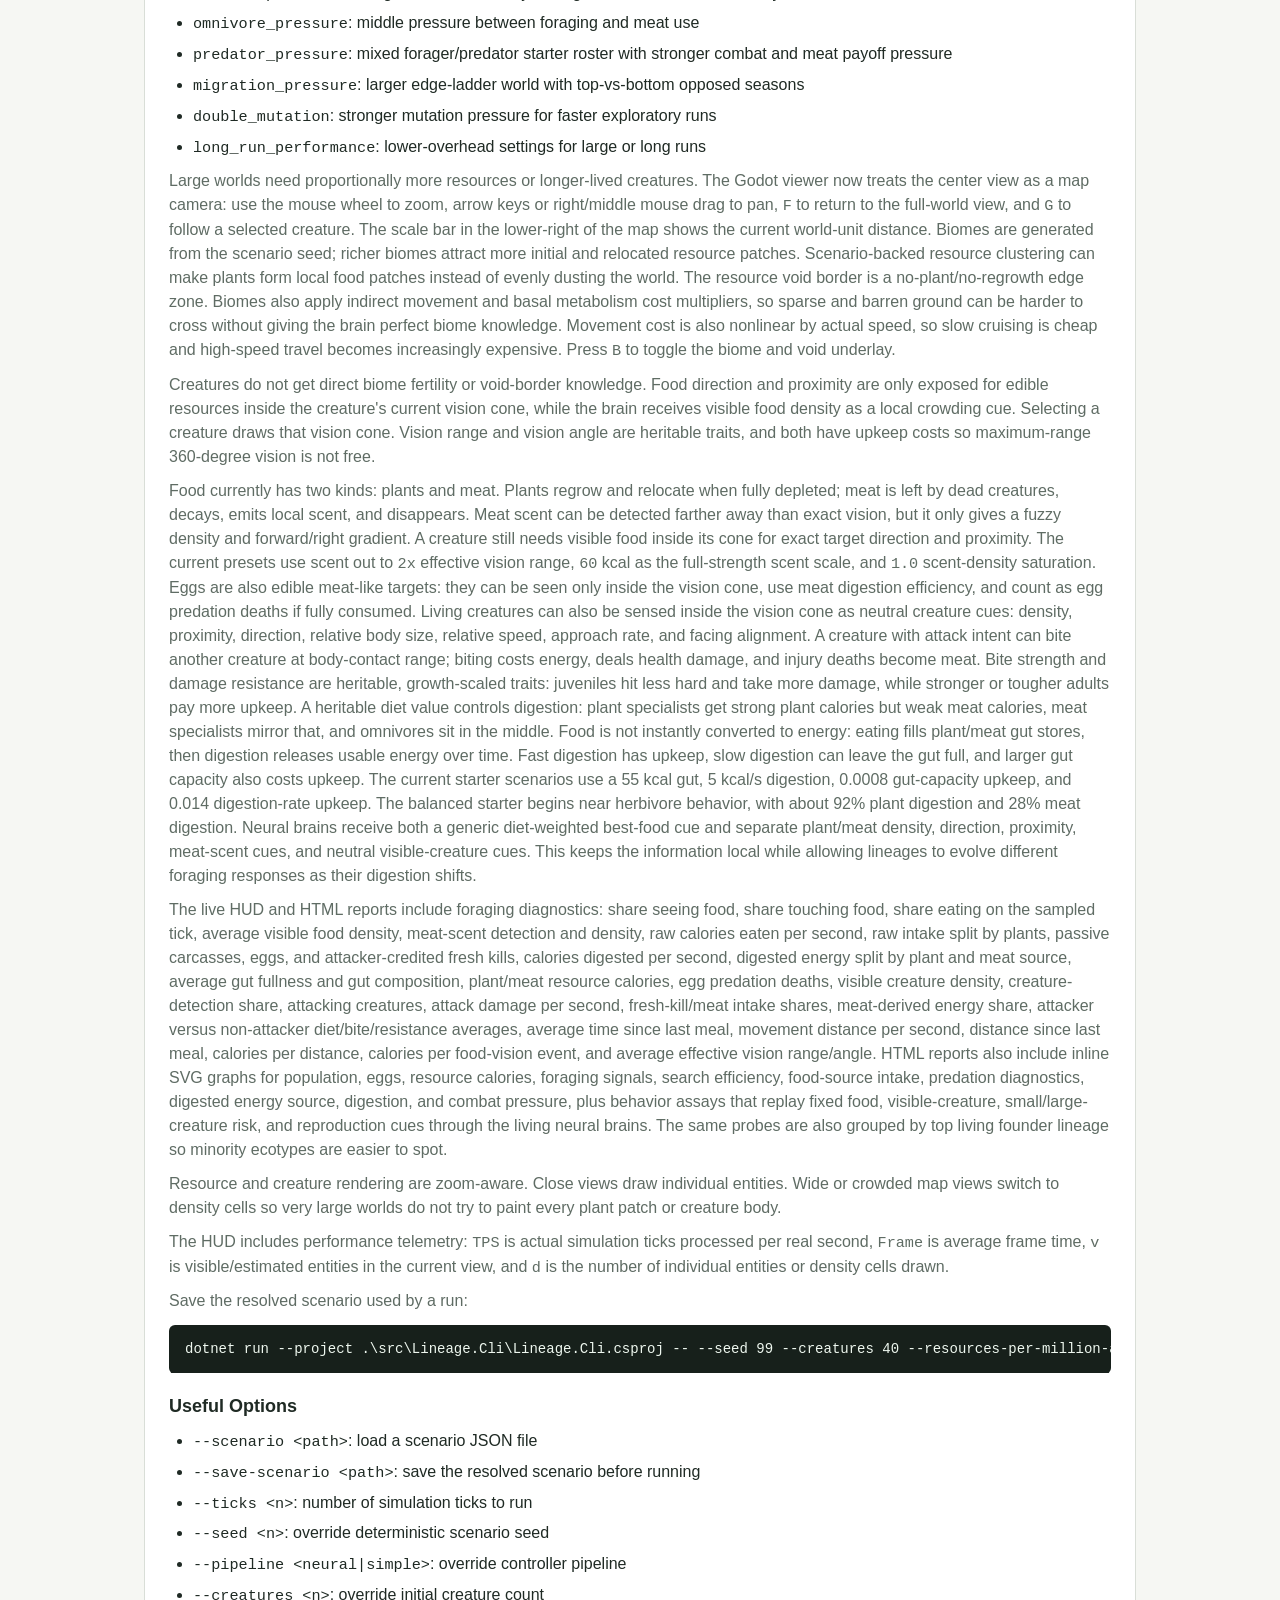
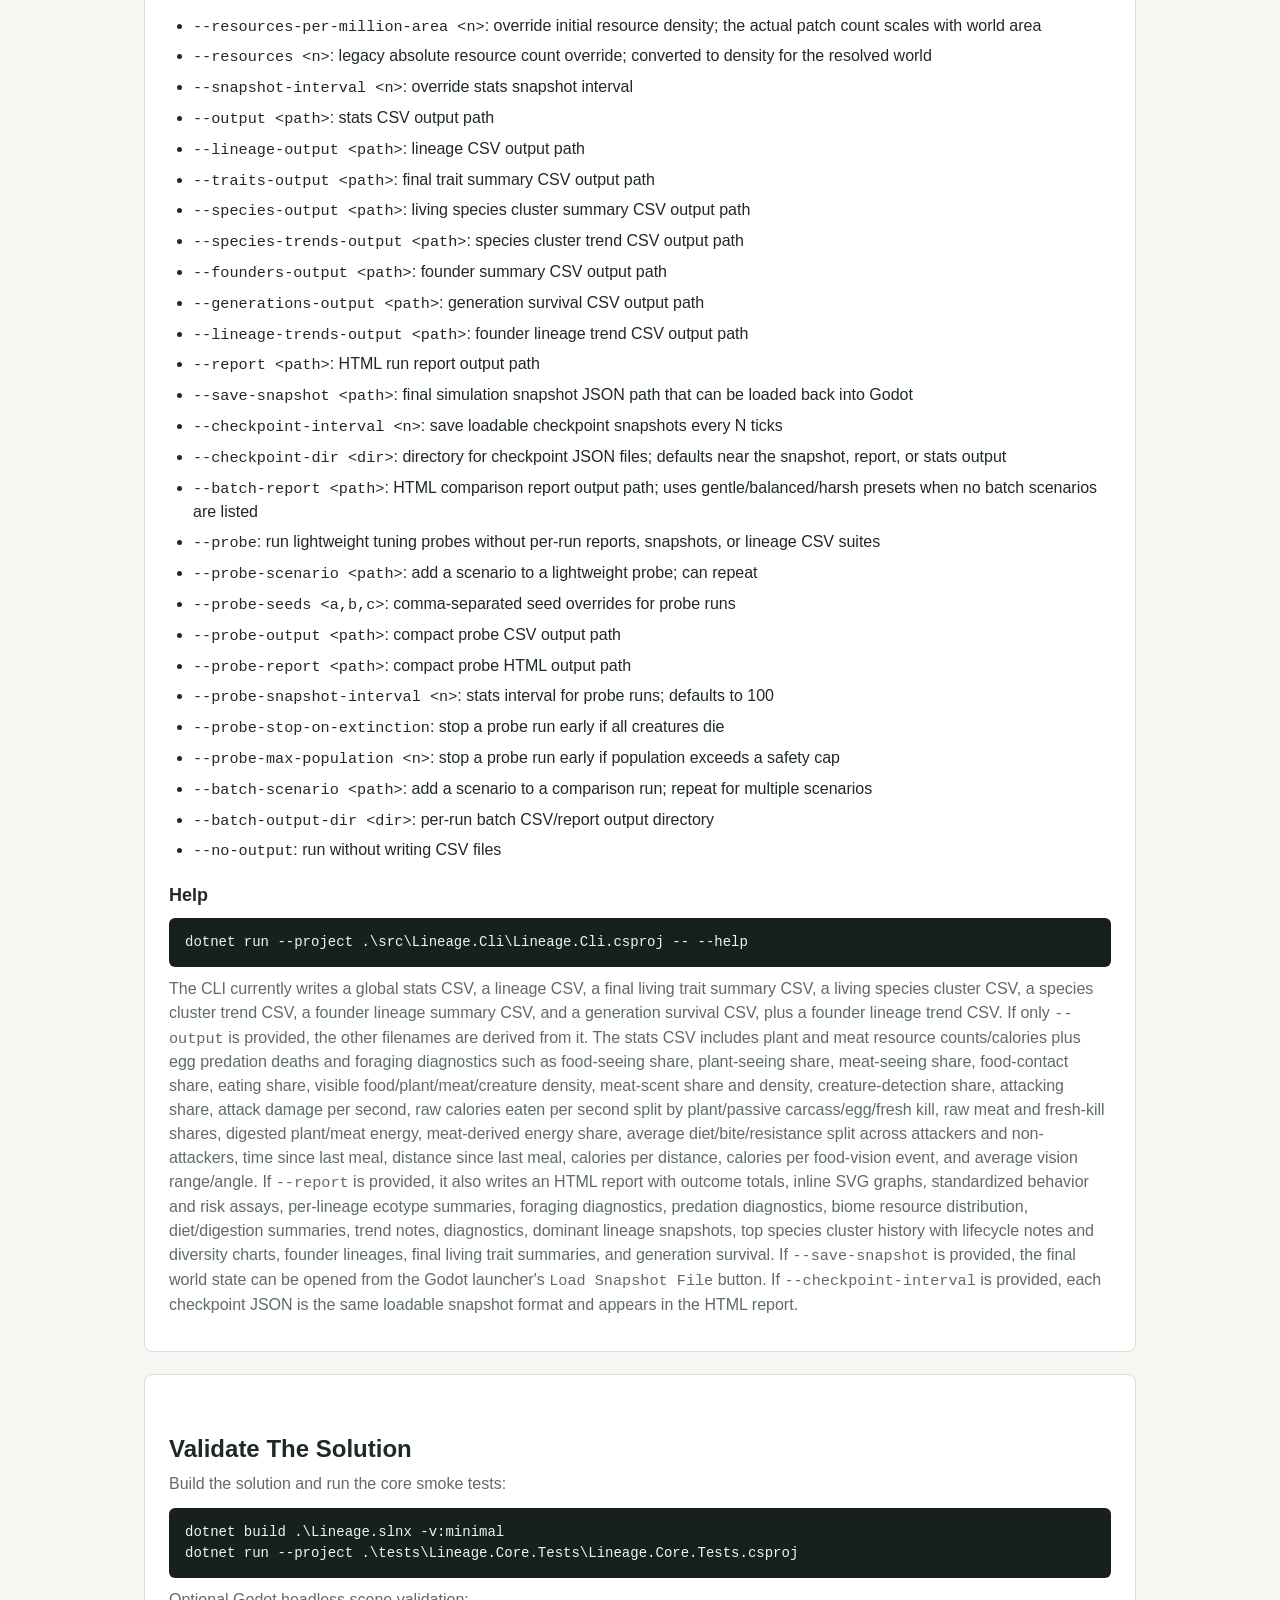
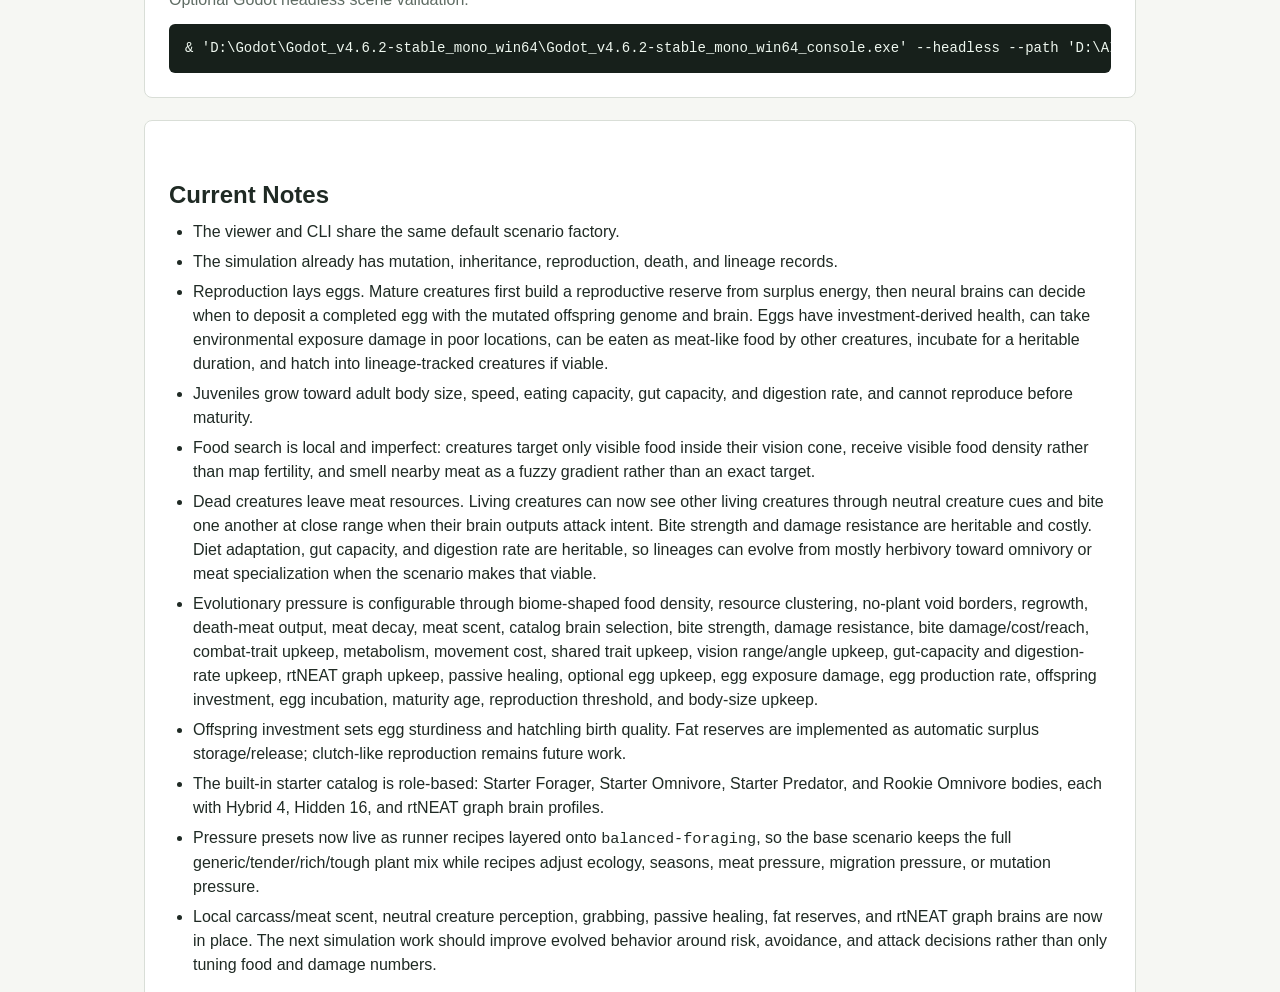
==== commit 3d4af095: "Refresh branch documentation before merge" ====
--- a/GETTING_STARTED.html
+++ b/GETTING_STARTED.html
@@ -287,7 +287,7 @@
         <li>View completed run reports from the run table</li>
         <li>Search, sort, and filter runs by status or scenario</li>
         <li>See a concise failure reason on failed, lost, or unknown runs when stderr or runner diagnostics are available</li>
-        <li>See the seed, brain/starter kind, world size, and resource density used on each run row</li>
+        <li>See the seed, selected starter brain profile, world size, and resource density used on each run row</li>
         <li>Clone settings from a running or finished run back into the launch form for quick experiment variants</li>
         <li>Rerun a completed, failed, or lost row after confirming that the previous run artifacts will be replaced</li>
         <li>Continue a completed, failed, or stopped run in the same row and output folder from its latest checkpoint, final snapshot, or a selected checkpoint in run details</li>
@@ -355,7 +355,7 @@
         population, resource density per 1M world area, biome mode, biome cell size, resource void border,
         food abundance, regrowth, depleted-resource relocation, resource clustering, biome movement/basal cost multipliers, nonlinear movement-speed cost, initial brain mode, metabolism, movement cost, eating rate,
         gut capacity, digestion rate, diet adaptation, bite strength, damage resistance, death-meat output, meat decay, meat scent, vision range and angle, trait upkeep costs, optional egg upkeep, egg production rate, egg incubation, maturity age, mutation strength, trait/brain mutation rates, reproduction threshold, and
-        bite damage, bite energy cost, combat-trait upkeep, bite reach, and snapshot interval. The checked-in starter scenario is:
+        bite damage, bite energy cost, combat-trait upkeep, bite reach, rtNEAT topology upkeep, passive healing, starting roster species/brain profiles, and snapshot interval. The checked-in starter scenario is:
       </p>
       <pre><code>.\scenarios\balanced-foraging.json</code></pre>
       <p>Current pressure presets are runner recipes under <code>.\scenarios\recipes</code> and are intended to layer on top of <code>balanced-foraging</code>:</p>
@@ -363,10 +363,13 @@
         <li><code>gentle_ecology</code>: abundant food, smaller void border, lower basal/movement pressure, and lower mutation pressure</li>
         <li><code>harsh_ecology</code>: sparse food, wider void border, slower regrowth, and higher basal/movement pressure</li>
         <li><code>lean_season</code>: stronger seasonal scarcity with fat-storage pressure</li>
-        <li><code>scavenger_pressure</code>: lower plant reliability, wider void, richer slower-decaying carcasses, and scavenger starter behavior</li>
+        <li><code>scavenger_pressure</code>: lower plant reliability, wider void, and richer slower-decaying carcasses for omnivore/scavenger pressure</li>
         <li><code>carrion_pressure</code>: stronger carrion economy, stronger meat scent, slower decay, and more rot risk</li>
-        <li><code>omnivore_pressure</code>: middle pressure between foraging and meat use, with an opportunistic starter brain</li>
+        <li><code>omnivore_pressure</code>: middle pressure between foraging and meat use</li>
+        <li><code>predator_pressure</code>: mixed forager/predator starter roster with stronger combat and meat payoff pressure</li>
         <li><code>migration_pressure</code>: larger edge-ladder world with top-vs-bottom opposed seasons</li>
+        <li><code>double_mutation</code>: stronger mutation pressure for faster exploratory runs</li>
+        <li><code>long_run_performance</code>: lower-overhead settings for large or long runs</li>
       </ul>
 
       <p>
@@ -541,10 +544,11 @@
         <li>Juveniles grow toward adult body size, speed, eating capacity, gut capacity, and digestion rate, and cannot reproduce before maturity.</li>
         <li>Food search is local and imperfect: creatures target only visible food inside their vision cone, receive visible food density rather than map fertility, and smell nearby meat as a fuzzy gradient rather than an exact target.</li>
         <li>Dead creatures leave meat resources. Living creatures can now see other living creatures through neutral creature cues and bite one another at close range when their brain outputs attack intent. Bite strength and damage resistance are heritable and costly. Diet adaptation, gut capacity, and digestion rate are heritable, so lineages can evolve from mostly herbivory toward omnivory or meat specialization when the scenario makes that viable.</li>
-        <li>Evolutionary pressure is configurable through biome-shaped food density, resource clustering, no-plant void borders, regrowth, death-meat output, meat decay, meat scent, initial brain mode, bite strength, damage resistance, bite damage/cost/reach, combat-trait upkeep, metabolism, movement cost, shared trait upkeep, vision range/angle upkeep, gut-capacity and digestion-rate upkeep, optional egg upkeep, egg exposure damage, egg production rate, offspring investment, egg incubation, maturity age, reproduction threshold, and body-size upkeep.</li>
-        <li>Offspring investment sets egg sturdiness and hatchling birth quality; explicit fat, strength, and clutches can build on this later.</li>
+        <li>Evolutionary pressure is configurable through biome-shaped food density, resource clustering, no-plant void borders, regrowth, death-meat output, meat decay, meat scent, catalog brain selection, bite strength, damage resistance, bite damage/cost/reach, combat-trait upkeep, metabolism, movement cost, shared trait upkeep, vision range/angle upkeep, gut-capacity and digestion-rate upkeep, rtNEAT graph upkeep, passive healing, optional egg upkeep, egg exposure damage, egg production rate, offspring investment, egg incubation, maturity age, reproduction threshold, and body-size upkeep.</li>
+        <li>Offspring investment sets egg sturdiness and hatchling birth quality. Fat reserves are implemented as automatic surplus storage/release; clutch-like reproduction remains future work.</li>
+        <li>The built-in starter catalog is role-based: Starter Forager, Starter Omnivore, Starter Predator, and Rookie Omnivore bodies, each with Hybrid 4, Hidden 16, and rtNEAT graph brain profiles.</li>
         <li>Pressure presets now live as runner recipes layered onto <code>balanced-foraging</code>, so the base scenario keeps the full generic/tender/rich/tough plant mix while recipes adjust ecology, seasons, meat pressure, migration pressure, or mutation pressure.</li>
-        <li>Local carcass/meat scent and neutral creature perception are now in place. The next simulation work should improve evolved behavior around risk, avoidance, and attack decisions rather than only tuning food and damage numbers.</li>
+        <li>Local carcass/meat scent, neutral creature perception, grabbing, passive healing, fat reserves, and rtNEAT graph brains are now in place. The next simulation work should improve evolved behavior around risk, avoidance, and attack decisions rather than only tuning food and damage numbers.</li>
       </ul>
     </section>
   </main>
